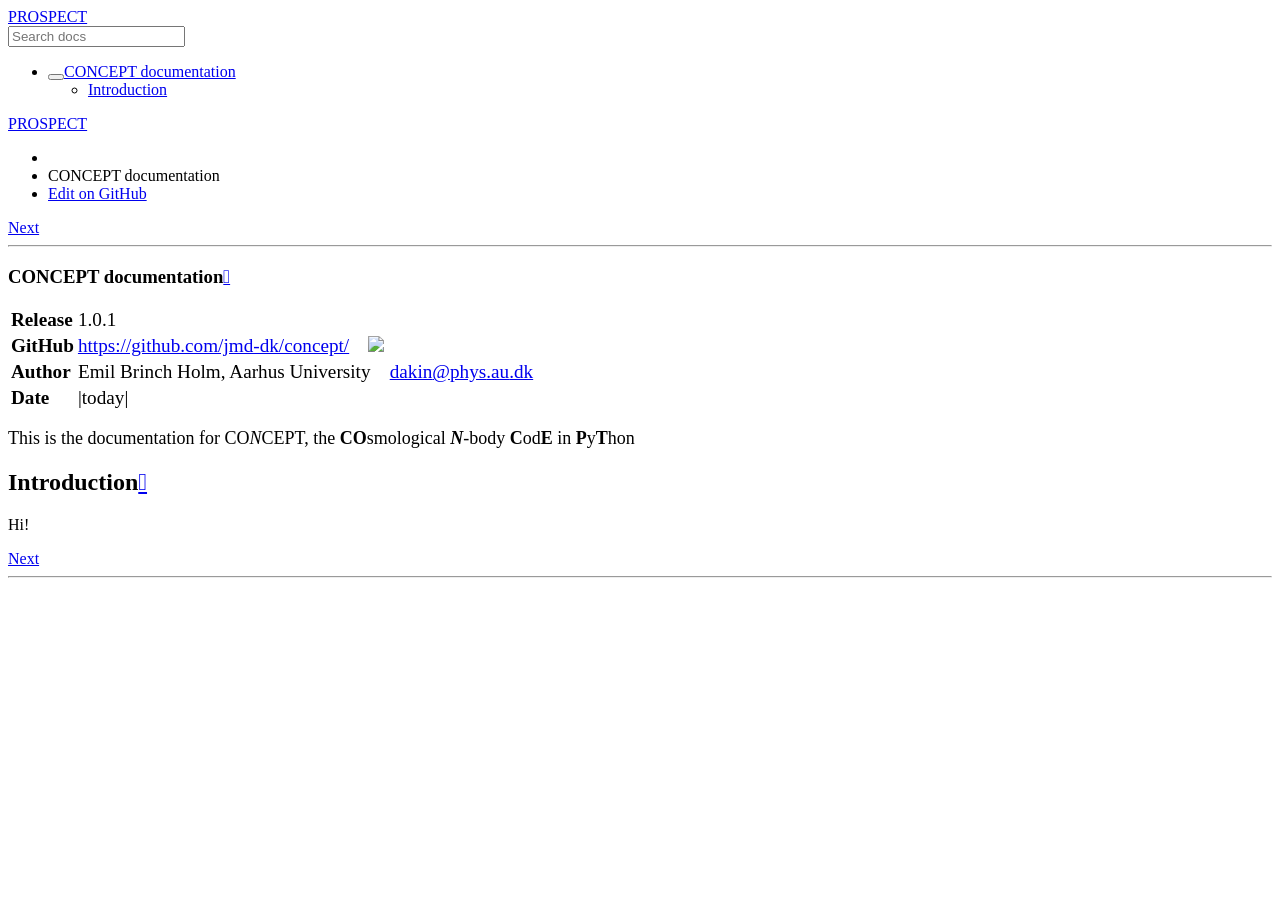
==== prospect/index.html @ 658fa1f9 "deploy: AarhusCosmology/prospect_public@3d7a9dbf232e440d57d7ac3bc5f5b747897a73f4" ====
<!DOCTYPE html>
<html class="writer-html5" lang="en" data-content_root="./">
<head>
  <meta charset="utf-8" /><meta name="generator" content="Docutils 0.18.1: http://docutils.sourceforge.net/" />

  <meta name="viewport" content="width=device-width, initial-scale=1.0" />
  <title>CONCEPT documentation &mdash; PROSPECT Documentation</title>
      <link rel="stylesheet" type="text/css" href="_static/pygments.css?v=dff21c97" />
      <link rel="stylesheet" type="text/css" href="_static/css/theme.css?v=19f00094" />
      <link rel="stylesheet" type="text/css" href="_static/copybutton.css?v=76b2166b" />
      <link rel="stylesheet" type="text/css" href="_static/tabs.css?v=a5c4661c" />
      <link rel="stylesheet" type="text/css" href="_static/custom.css" />

  
    <link rel="canonical" href="https://AarhusCosmology.github.io/prospect/index.html" />
  <!--[if lt IE 9]>
    <script src="_static/js/html5shiv.min.js"></script>
  <![endif]-->
  
        <script src="_static/jquery.js?v=5d32c60e"></script>
        <script src="_static/_sphinx_javascript_frameworks_compat.js?v=2cd50e6c"></script>
        <script src="_static/documentation_options.js?v=5929fcd5"></script>
        <script src="_static/doctools.js?v=888ff710"></script>
        <script src="_static/sphinx_highlight.js?v=dc90522c"></script>
        <script src="_static/clipboard.min.js?v=a7894cd8"></script>
        <script src="_static/copybutton.js?v=df1a032d"></script>
    <script src="_static/js/theme.js"></script>
    <link rel="index" title="Index" href="genindex.html" />
    <link rel="search" title="Search" href="search.html" />
    <link rel="next" title="&lt;no title&gt;" href="installation.html" /> 
</head>

<body class="wy-body-for-nav"> 
  <div class="wy-grid-for-nav">
    <nav data-toggle="wy-nav-shift" class="wy-nav-side">
      <div class="wy-side-scroll">
        <div class="wy-side-nav-search" >

          
          
          <a href="#" class="icon icon-home">
            PROSPECT
          </a>
<div role="search">
  <form id="rtd-search-form" class="wy-form" action="search.html" method="get">
    <input type="text" name="q" placeholder="Search docs" aria-label="Search docs" />
    <input type="hidden" name="check_keywords" value="yes" />
    <input type="hidden" name="area" value="default" />
  </form>
</div>
        </div><div class="wy-menu wy-menu-vertical" data-spy="affix" role="navigation" aria-label="Navigation menu">
              <!-- Local TOC -->
              <div class="local-toc"><ul>
<li><a class="reference internal" href="#">CONCEPT documentation</a><ul>
<li><a class="reference internal" href="#introduction">Introduction</a></li>
</ul>
</li>
</ul>
</div>
        </div>
      </div>
    </nav>

    <section data-toggle="wy-nav-shift" class="wy-nav-content-wrap"><nav class="wy-nav-top" aria-label="Mobile navigation menu" >
          <i data-toggle="wy-nav-top" class="fa fa-bars"></i>
          <a href="#">PROSPECT</a>
      </nav>

      <div class="wy-nav-content">
        <div class="rst-content style-external-links">
          <div role="navigation" aria-label="Page navigation">
  <ul class="wy-breadcrumbs">
      <li><a href="#" class="icon icon-home" aria-label="Home"></a></li>
      <li class="breadcrumb-item active">CONCEPT documentation</li>
      <li class="wy-breadcrumbs-aside">
              <a href="https://github.com///blob/index.rst" class="fa fa-github"> Edit on GitHub</a>
      </li>
  </ul><div class="rst-breadcrumbs-buttons" role="navigation" aria-label="Sequential page navigation">
        <a href="installation.html" class="btn btn-neutral float-right" title="&lt;no title&gt;" accesskey="n">Next <span class="fa fa-arrow-circle-right" aria-hidden="true"></span></a>
  </div>
  <hr/>
</div>
          <div role="main" class="document" itemscope="itemscope" itemtype="http://schema.org/Article">
           <div itemprop="articleBody">
             
  <section id="concept-documentation">
<h1>CONCEPT documentation<a class="headerlink" href="#concept-documentation" title="Link to this heading"></a></h1>
<table class="docutils field-list" style="font-size:120%">
<col class="field-name" />
<col class="field-body" />
<tbody valign="top">
<tr><td class="field-name"><b>Release</b></td><td class="field-body">1.0.1</td></tr>
<tr><td class="field-name"><b>GitHub</b></td><td class="field-body"><a class="reference external" href="https://github.com/jmd-dk/concept/">https://github.com/jmd-dk/concept/</a>&emsp;<img src="https://github.com/jmd-dk/concept/workflows/build/badge.svg"/></td></tr>
<tr><td class="field-name"><b>Author</b></td><td class="field-body">Emil Brinch Holm, Aarhus University&emsp;<a class="reference external" href="mailto:dakin&#37;&#52;&#48;phys&#46;au&#46;dk">dakin<span>&#64;</span>phys<span>&#46;</span>au<span>&#46;</span>dk</a></td></tr>
<tr class="field-even field"><td class="field-name"><b>Date</b></td><td class="field-body">|today|</td></tr>
</tbody>
</table><p><span class="raw-html"><font size="+1">This is the documentation for CO<i>N</i>CEPT, the <b>CO</b>smological <b><i>N</b></i>-body <b>C</b>od<b>E</b> in <b>P</b>y<b>T</b>hon</font></span></p>
<section id="introduction">
<h2>Introduction<a class="headerlink" href="#introduction" title="Link to this heading"></a></h2>
<p>Hi!</p>
<div class="toctree-wrapper compound">
</div>
</section>
</section>


           </div>
          </div>
          <footer><div class="rst-footer-buttons" role="navigation" aria-label="Footer">
        <a href="installation.html" class="btn btn-neutral float-right" title="&lt;no title&gt;" accesskey="n" rel="next">Next <span class="fa fa-arrow-circle-right" aria-hidden="true"></span></a>
    </div>

  <hr/>

  <div role="contentinfo">
    <p></p>
  </div>

   

</footer>
        </div>
      </div>
    </section>
  </div>
  <script>
      jQuery(function () {
          SphinxRtdTheme.Navigation.enable(true);
      });
  </script> 

</body>
</html>
---- prospect/_static/pygments.css ----
pre { line-height: 125%; }
td.linenos .normal { color: #666666; background-color: transparent; padding-left: 5px; padding-right: 5px; }
span.linenos { color: #666666; background-color: transparent; padding-left: 5px; padding-right: 5px; }
td.linenos .special { color: #000000; background-color: #ffffc0; padding-left: 5px; padding-right: 5px; }
span.linenos.special { color: #000000; background-color: #ffffc0; padding-left: 5px; padding-right: 5px; }
.highlight .hll { background-color: #ffffcc }
.highlight { background: #f6f6f6; }
.highlight .c { color: #688F98; font-style: italic } /* Comment */
.highlight .err { border: 1px solid #FF0000 } /* Error */
.highlight .k { color: #007020; font-weight: bold } /* Keyword */
.highlight .o { color: #666666 } /* Operator */
.highlight .ch { color: #688F98; font-style: italic } /* Comment.Hashbang */
.highlight .cm { color: #688F98; font-style: italic } /* Comment.Multiline */
.highlight .cp { color: #007020 } /* Comment.Preproc */
.highlight .cpf { color: #688F98; font-style: italic } /* Comment.PreprocFile */
.highlight .c1 { color: #688F98; font-style: italic } /* Comment.Single */
.highlight .cs { color: #688F98; background-color: #fff0f0 } /* Comment.Special */
.highlight .gd { color: #A00000 } /* Generic.Deleted */
.highlight .ge { font-style: italic } /* Generic.Emph */
.highlight .ges { font-weight: bold; font-style: italic } /* Generic.EmphStrong */
.highlight .gr { color: #FF0000 } /* Generic.Error */
.highlight .gh { color: #000080; font-weight: bold } /* Generic.Heading */
.highlight .gi { color: #00A000 } /* Generic.Inserted */
.highlight .go { color: #333333 } /* Generic.Output */
.highlight .gp { color: #c65d09; font-weight: bold } /* Generic.Prompt */
.highlight .gs { font-weight: bold } /* Generic.Strong */
.highlight .gu { color: #800080; font-weight: bold } /* Generic.Subheading */
.highlight .gt { color: #0044DD } /* Generic.Traceback */
.highlight .kc { color: #007020; font-weight: bold } /* Keyword.Constant */
.highlight .kd { color: #007020; font-weight: bold } /* Keyword.Declaration */
.highlight .kn { color: #007020; font-weight: bold } /* Keyword.Namespace */
.highlight .kp { color: #007020 } /* Keyword.Pseudo */
.highlight .kr { color: #007020; font-weight: bold } /* Keyword.Reserved */
.highlight .kt { color: #902000 } /* Keyword.Type */
.highlight .m { color: #208050 } /* Literal.Number */
.highlight .s { color: #4070a0 } /* Literal.String */
.highlight .na { color: #4070a0 } /* Name.Attribute */
.highlight .nb { color: #007020 } /* Name.Builtin */
.highlight .nc { color: #0e84b5; font-weight: bold } /* Name.Class */
.highlight .no { color: #60add5 } /* Name.Constant */
.highlight .nd { color: #555555; font-weight: bold } /* Name.Decorator */
.highlight .ni { color: #d55537; font-weight: bold } /* Name.Entity */
.highlight .ne { color: #007020 } /* Name.Exception */
.highlight .nf { color: #06287e } /* Name.Function */
.highlight .nl { color: #002070; font-weight: bold } /* Name.Label */
.highlight .nn { color: #0e84b5; font-weight: bold } /* Name.Namespace */
.highlight .nt { color: #062873; font-weight: bold } /* Name.Tag */
.highlight .nv { color: #d27a0a } /* Name.Variable */
.highlight .ow { color: #007020; font-weight: bold } /* Operator.Word */
.highlight .w { color: #bbbbbb } /* Text.Whitespace */
.highlight .mb { color: #208050 } /* Literal.Number.Bin */
.highlight .mf { color: #208050 } /* Literal.Number.Float */
.highlight .mh { color: #208050 } /* Literal.Number.Hex */
.highlight .mi { color: #208050 } /* Literal.Number.Integer */
.highlight .mo { color: #208050 } /* Literal.Number.Oct */
.highlight .sa { color: #4070a0 } /* Literal.String.Affix */
.highlight .sb { color: #4070a0 } /* Literal.String.Backtick */
.highlight .sc { color: #4070a0 } /* Literal.String.Char */
.highlight .dl { color: #4070a0 } /* Literal.String.Delimiter */
.highlight .sd { color: #4070a0; font-style: italic } /* Literal.String.Doc */
.highlight .s2 { color: #4070a0 } /* Literal.String.Double */
.highlight .se { color: #4070a0; font-weight: bold } /* Literal.String.Escape */
.highlight .sh { color: #4070a0 } /* Literal.String.Heredoc */
.highlight .si { color: #70a0d0; font-style: italic } /* Literal.String.Interpol */
.highlight .sx { color: #c65d09 } /* Literal.String.Other */
.highlight .sr { color: #235388 } /* Literal.String.Regex */
.highlight .s1 { color: #4070a0 } /* Literal.String.Single */
.highlight .ss { color: #517918 } /* Literal.String.Symbol */
.highlight .bp { color: #007020 } /* Name.Builtin.Pseudo */
.highlight .fm { color: #06287e } /* Name.Function.Magic */
.highlight .vc { color: #d27a0a } /* Name.Variable.Class */
.highlight .vg { color: #d27a0a } /* Name.Variable.Global */
.highlight .vi { color: #d27a0a } /* Name.Variable.Instance */
.highlight .vm { color: #d27a0a } /* Name.Variable.Magic */
.highlight .il { color: #208050 } /* Literal.Number.Integer.Long */
---- prospect/_static/copybutton.css ----
/* Copy buttons */
button.copybtn {
    position: absolute;
    display: flex;
    top: .3em;
    right: .3em;
    width: 1.7em;
    height: 1.7em;
	opacity: 0;
    transition: opacity 0.3s, border .3s, background-color .3s;
    user-select: none;
    padding: 0;
    border: none;
    outline: none;
    border-radius: 0.4em;
    /* The colors that GitHub uses */
    border: #1b1f2426 1px solid;
    background-color: #f6f8fa;
    color: #57606a;
}

button.copybtn.success {
    border-color: #22863a;
    color: #22863a;
}

button.copybtn svg {
    stroke: currentColor;
    width: 1.5em;
    height: 1.5em;
    padding: 0.1em;
}

div.highlight  {
    position: relative;
}

/* Show the copybutton */
.highlight:hover button.copybtn, button.copybtn.success {
	opacity: 1;
}

.highlight button.copybtn:hover {
    background-color: rgb(235, 235, 235);
}

.highlight button.copybtn:active {
    background-color: rgb(187, 187, 187);
}

/**
 * A minimal CSS-only tooltip copied from:
 *   https://codepen.io/mildrenben/pen/rVBrpK
 *
 * To use, write HTML like the following:
 *
 * <p class="o-tooltip--left" data-tooltip="Hey">Short</p>
 */
 .o-tooltip--left {
  position: relative;
 }

 .o-tooltip--left:after {
    opacity: 0;
    visibility: hidden;
    position: absolute;
    content: attr(data-tooltip);
    padding: .2em;
    font-size: .8em;
    left: -.2em;
    background: grey;
    color: white;
    white-space: nowrap;
    z-index: 2;
    border-radius: 2px;
    transform: translateX(-102%) translateY(0);
    transition: opacity 0.2s cubic-bezier(0.64, 0.09, 0.08, 1), transform 0.2s cubic-bezier(0.64, 0.09, 0.08, 1);
}

.o-tooltip--left:hover:after {
    display: block;
    opacity: 1;
    visibility: visible;
    transform: translateX(-100%) translateY(0);
    transition: opacity 0.2s cubic-bezier(0.64, 0.09, 0.08, 1), transform 0.2s cubic-bezier(0.64, 0.09, 0.08, 1);
    transition-delay: .5s;
}

/* By default the copy button shouldn't show up when printing a page */
@media print {
    button.copybtn {
        display: none;
    }
}
---- prospect/_static/tabs.css ----
.sphinx-tabs {
  margin-bottom: 1rem;
}

[role="tablist"] {
  border-bottom: 1px solid #a0b3bf;
}

.sphinx-tabs-tab {
  position: relative;
  font-family: Lato,'Helvetica Neue',Arial,Helvetica,sans-serif;
  color: #1D5C87;
  line-height: 24px;
  margin: 0;
  font-size: 16px;
  font-weight: 400;
  background-color: rgba(255, 255, 255, 0);
  border-radius: 5px 5px 0 0;
  border: 0;
  padding: 1rem 1.5rem;
  margin-bottom: 0;
}

.sphinx-tabs-tab[aria-selected="true"] {
  font-weight: 700;
  border: 1px solid #a0b3bf;
  border-bottom: 1px solid white;
  margin: -1px;
  background-color: white;
}

.sphinx-tabs-tab:focus {
  z-index: 1;
  outline-offset: 1px;
}

.sphinx-tabs-panel {
  position: relative;
  padding: 1rem;
  border: 1px solid #a0b3bf;
  margin: 0px -1px -1px -1px;
  border-radius: 0 0 5px 5px;
  border-top: 0;
  background: white;
}

.sphinx-tabs-panel.code-tab {
  padding: 0.4rem;
}

.sphinx-tab img {
	margin-bottom: 24 px;
}

/* Dark theme preference styling */

@media (prefers-color-scheme: dark) {
  body[data-theme="auto"] .sphinx-tabs-panel {
    color: white;
    background-color: rgb(50, 50, 50);
  }

  body[data-theme="auto"] .sphinx-tabs-tab {
    color: white;
    background-color: rgba(255, 255, 255, 0.05);
  }

  body[data-theme="auto"] .sphinx-tabs-tab[aria-selected="true"] {
    border-bottom: 1px solid rgb(50, 50, 50);
    background-color: rgb(50, 50, 50);
  }
}

/* Explicit dark theme styling */

body[data-theme="dark"] .sphinx-tabs-panel {
  color: white;
  background-color: rgb(50, 50, 50);
}

body[data-theme="dark"] .sphinx-tabs-tab {
  color: white;
  background-color: rgba(255, 255, 255, 0.05);
}

body[data-theme="dark"] .sphinx-tabs-tab[aria-selected="true"] {
  border-bottom: 2px solid rgb(50, 50, 50);
  background-color: rgb(50, 50, 50);
}
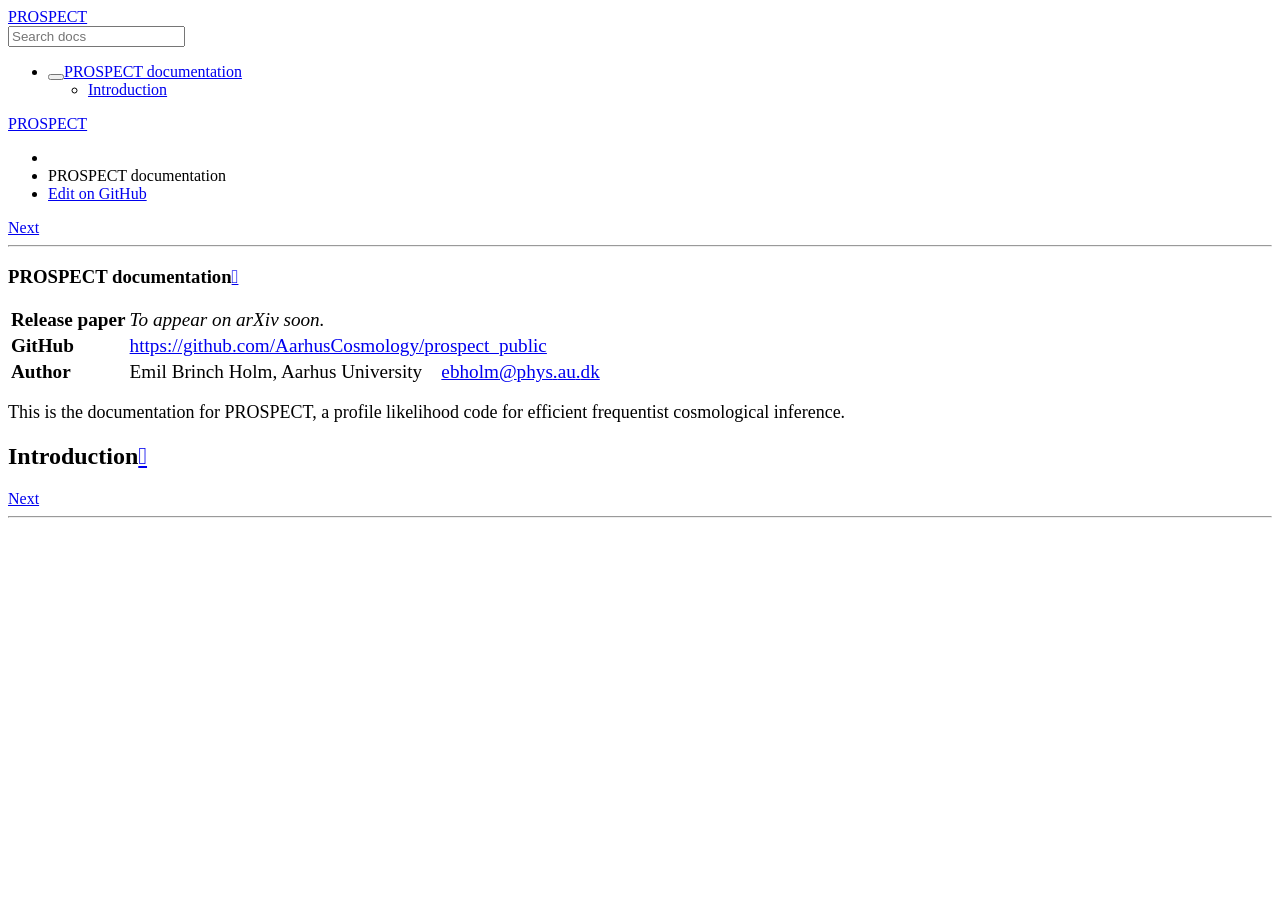
==== commit 92ff0bdf: "deploy: AarhusCosmology/prospect_public@20f0ac1c14265368948de678f1d94ced64c03442" ====
--- a/prospect/index.html
+++ b/prospect/index.html
@@ -4,7 +4,7 @@
   <meta charset="utf-8" /><meta name="generator" content="Docutils 0.18.1: http://docutils.sourceforge.net/" />
 
   <meta name="viewport" content="width=device-width, initial-scale=1.0" />
-  <title>CONCEPT documentation &mdash; PROSPECT Documentation</title>
+  <title>PROSPECT documentation &mdash; PROSPECT Documentation</title>
       <link rel="stylesheet" type="text/css" href="_static/pygments.css?v=dff21c97" />
       <link rel="stylesheet" type="text/css" href="_static/css/theme.css?v=19f00094" />
       <link rel="stylesheet" type="text/css" href="_static/copybutton.css?v=76b2166b" />
@@ -51,7 +51,7 @@
         </div><div class="wy-menu wy-menu-vertical" data-spy="affix" role="navigation" aria-label="Navigation menu">
               <!-- Local TOC -->
               <div class="local-toc"><ul>
-<li><a class="reference internal" href="#">CONCEPT documentation</a><ul>
+<li><a class="reference internal" href="#">PROSPECT documentation</a><ul>
 <li><a class="reference internal" href="#introduction">Introduction</a></li>
 </ul>
 </li>
@@ -71,7 +71,7 @@
           <div role="navigation" aria-label="Page navigation">
   <ul class="wy-breadcrumbs">
       <li><a href="#" class="icon icon-home" aria-label="Home"></a></li>
-      <li class="breadcrumb-item active">CONCEPT documentation</li>
+      <li class="breadcrumb-item active">PROSPECT documentation</li>
       <li class="wy-breadcrumbs-aside">
               <a href="https://github.com///blob/index.rst" class="fa fa-github"> Edit on GitHub</a>
       </li>
@@ -83,21 +83,19 @@
           <div role="main" class="document" itemscope="itemscope" itemtype="http://schema.org/Article">
            <div itemprop="articleBody">
              
-  <section id="concept-documentation">
-<h1>CONCEPT documentation<a class="headerlink" href="#concept-documentation" title="Link to this heading"></a></h1>
+  <section id="prospect-documentation">
+<h1>PROSPECT documentation<a class="headerlink" href="#prospect-documentation" title="Link to this heading"></a></h1>
 <table class="docutils field-list" style="font-size:120%">
 <col class="field-name" />
 <col class="field-body" />
 <tbody valign="top">
-<tr><td class="field-name"><b>Release</b></td><td class="field-body">1.0.1</td></tr>
-<tr><td class="field-name"><b>GitHub</b></td><td class="field-body"><a class="reference external" href="https://github.com/jmd-dk/concept/">https://github.com/jmd-dk/concept/</a>&emsp;<img src="https://github.com/jmd-dk/concept/workflows/build/badge.svg"/></td></tr>
-<tr><td class="field-name"><b>Author</b></td><td class="field-body">Emil Brinch Holm, Aarhus University&emsp;<a class="reference external" href="mailto:dakin&#37;&#52;&#48;phys&#46;au&#46;dk">dakin<span>&#64;</span>phys<span>&#46;</span>au<span>&#46;</span>dk</a></td></tr>
-<tr class="field-even field"><td class="field-name"><b>Date</b></td><td class="field-body">|today|</td></tr>
+<tr><td class="field-name"><b>Release paper</b></td><td class="field-body"><i>To appear on arXiv soon.</i></td></tr>
+<tr><td class="field-name"><b>GitHub</b></td><td class="field-body"><a class="reference external" href="https://github.com/AarhusCosmology/prospect_public">https://github.com/AarhusCosmology/prospect_public</a>&emsp;</td></tr>
+<tr><td class="field-name"><b>Author</b></td><td class="field-body">Emil Brinch Holm, Aarhus University&emsp;<a class="reference external" href="mailto:ebholm&#37;&#52;&#48;phys&#46;au&#46;dk">ebholm<span>&#64;</span>phys<span>&#46;</span>au<span>&#46;</span>dk</a></td></tr>
 </tbody>
-</table><p><span class="raw-html"><font size="+1">This is the documentation for CO<i>N</i>CEPT, the <b>CO</b>smological <b><i>N</b></i>-body <b>C</b>od<b>E</b> in <b>P</b>y<b>T</b>hon</font></span></p>
+</table><p><span class="raw-html"><font size="+1">This is the documentation for PROSPECT, a profile likelihood code for efficient frequentist cosmological inference.</font></span></p>
 <section id="introduction">
 <h2>Introduction<a class="headerlink" href="#introduction" title="Link to this heading"></a></h2>
-<p>Hi!</p>
 <div class="toctree-wrapper compound">
 </div>
 </section>
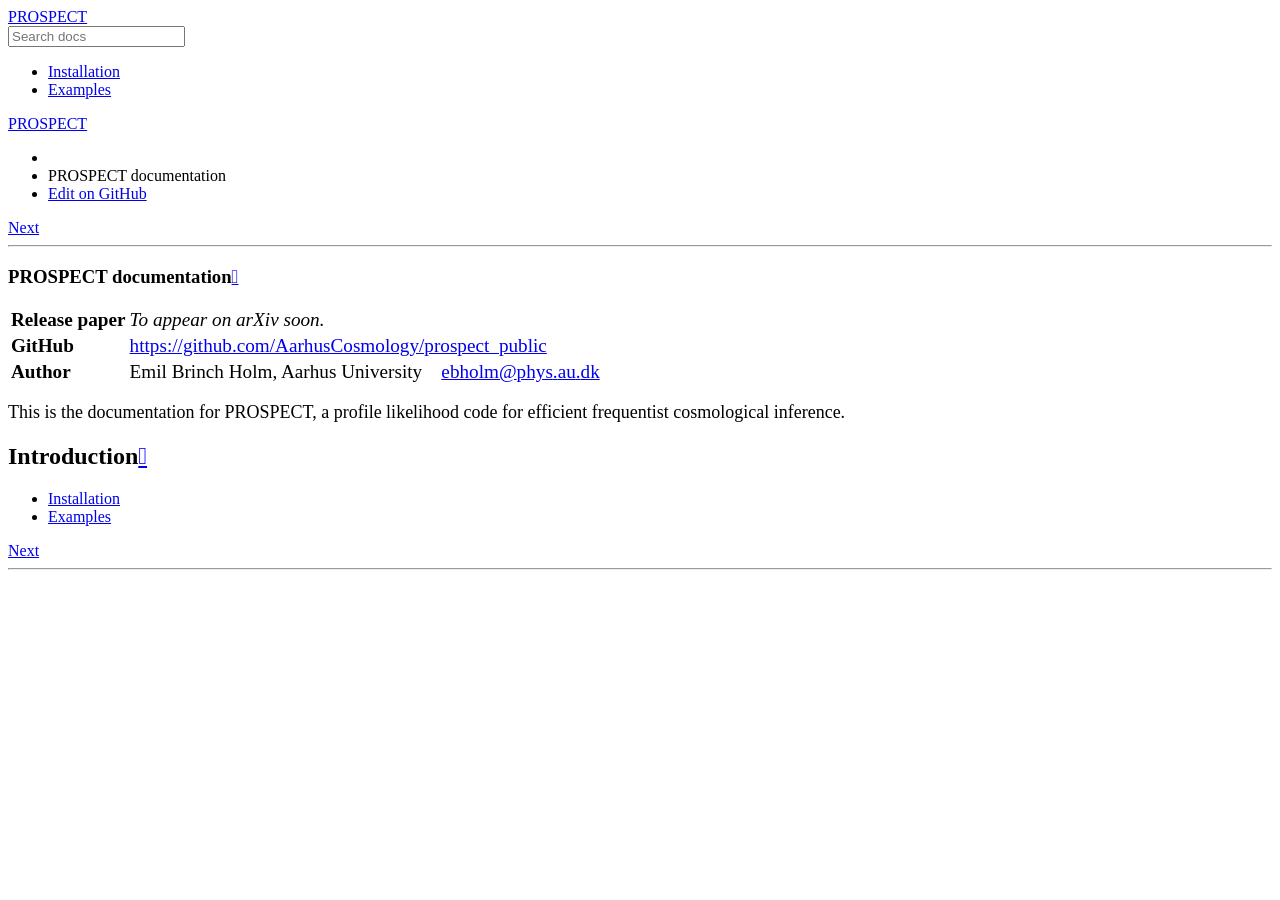
==== commit 088ca2fe: "deploy: AarhusCosmology/prospect_public@074eac06756e2cabba2903527720cae3a7a7c91b" ====
--- a/prospect/index.html
+++ b/prospect/index.html
@@ -27,7 +27,7 @@
     <script src="_static/js/theme.js"></script>
     <link rel="index" title="Index" href="genindex.html" />
     <link rel="search" title="Search" href="search.html" />
-    <link rel="next" title="&lt;no title&gt;" href="installation.html" /> 
+    <link rel="next" title="Installation" href="installation.html" /> 
 </head>
 
 <body class="wy-body-for-nav"> 
@@ -49,14 +49,11 @@
   </form>
 </div>
         </div><div class="wy-menu wy-menu-vertical" data-spy="affix" role="navigation" aria-label="Navigation menu">
-              <!-- Local TOC -->
-              <div class="local-toc"><ul>
-<li><a class="reference internal" href="#">PROSPECT documentation</a><ul>
-<li><a class="reference internal" href="#introduction">Introduction</a></li>
+              <ul>
+<li class="toctree-l1"><a class="reference internal" href="installation.html">Installation</a></li>
+<li class="toctree-l1"><a class="reference internal" href="examples/examples.html">Examples</a></li>
 </ul>
-</li>
-</ul>
-</div>
+
         </div>
       </div>
     </nav>
@@ -76,7 +73,7 @@
               <a href="https://github.com///blob/index.rst" class="fa fa-github"> Edit on GitHub</a>
       </li>
   </ul><div class="rst-breadcrumbs-buttons" role="navigation" aria-label="Sequential page navigation">
-        <a href="installation.html" class="btn btn-neutral float-right" title="&lt;no title&gt;" accesskey="n">Next <span class="fa fa-arrow-circle-right" aria-hidden="true"></span></a>
+        <a href="installation.html" class="btn btn-neutral float-right" title="Installation" accesskey="n">Next <span class="fa fa-arrow-circle-right" aria-hidden="true"></span></a>
   </div>
   <hr/>
 </div>
@@ -97,6 +94,10 @@
 <section id="introduction">
 <h2>Introduction<a class="headerlink" href="#introduction" title="Link to this heading"></a></h2>
 <div class="toctree-wrapper compound">
+<ul>
+<li class="toctree-l1"><a class="reference internal" href="installation.html">Installation</a></li>
+<li class="toctree-l1"><a class="reference internal" href="examples/examples.html">Examples</a></li>
+</ul>
 </div>
 </section>
 </section>
@@ -105,7 +106,7 @@
            </div>
           </div>
           <footer><div class="rst-footer-buttons" role="navigation" aria-label="Footer">
-        <a href="installation.html" class="btn btn-neutral float-right" title="&lt;no title&gt;" accesskey="n" rel="next">Next <span class="fa fa-arrow-circle-right" aria-hidden="true"></span></a>
+        <a href="installation.html" class="btn btn-neutral float-right" title="Installation" accesskey="n" rel="next">Next <span class="fa fa-arrow-circle-right" aria-hidden="true"></span></a>
     </div>
 
   <hr/>
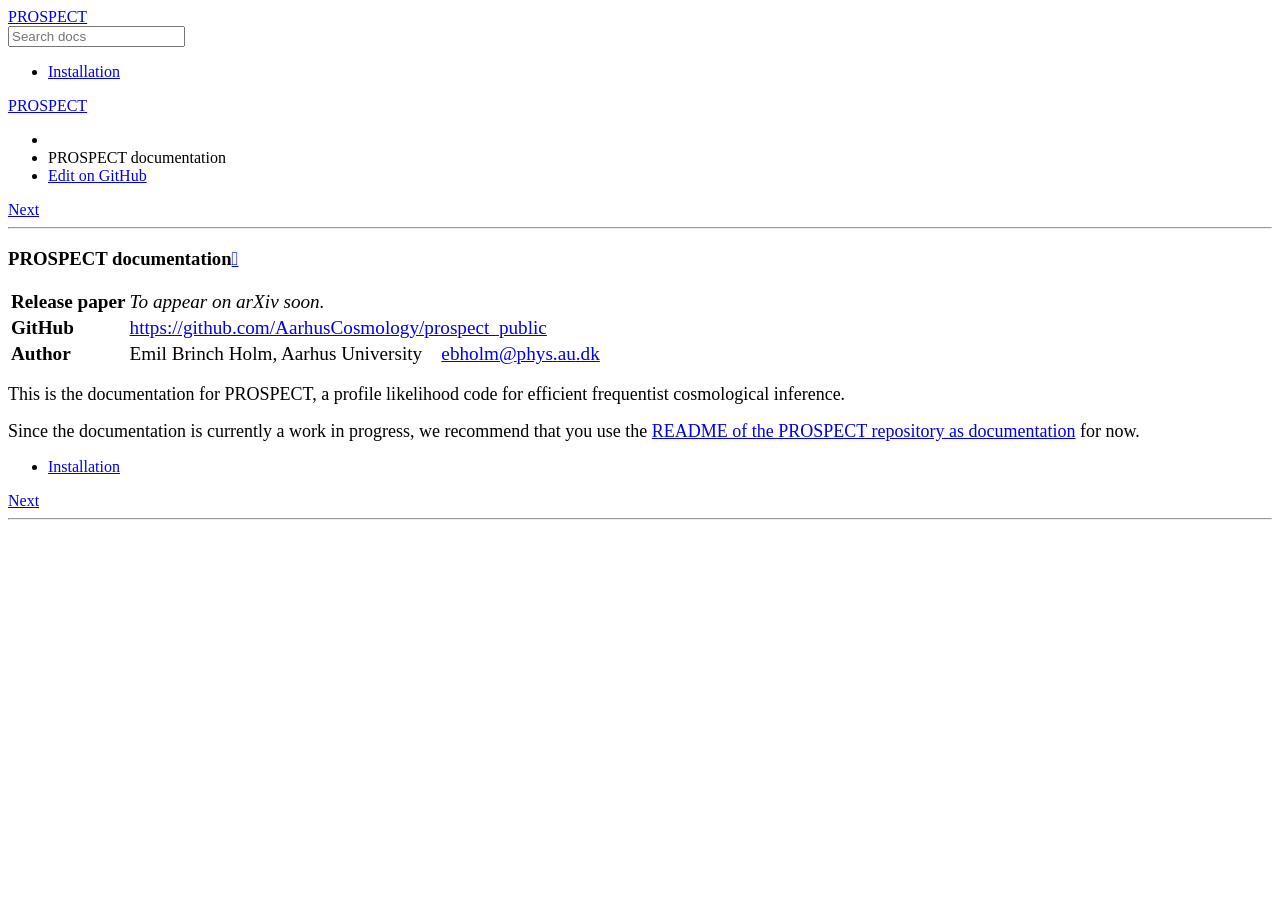
==== commit 0abb4348: "deploy: AarhusCosmology/prospect_public@1dc07aacdf16f42626f59cafe58a457c56194387" ====
--- a/prospect/index.html
+++ b/prospect/index.html
@@ -51,7 +51,6 @@
         </div><div class="wy-menu wy-menu-vertical" data-spy="affix" role="navigation" aria-label="Navigation menu">
               <ul>
 <li class="toctree-l1"><a class="reference internal" href="installation.html">Installation</a></li>
-<li class="toctree-l1"><a class="reference internal" href="examples/examples.html">Examples</a></li>
 </ul>
 
         </div>
@@ -91,15 +90,12 @@
 <tr><td class="field-name"><b>Author</b></td><td class="field-body">Emil Brinch Holm, Aarhus University&emsp;<a class="reference external" href="mailto:ebholm&#37;&#52;&#48;phys&#46;au&#46;dk">ebholm<span>&#64;</span>phys<span>&#46;</span>au<span>&#46;</span>dk</a></td></tr>
 </tbody>
 </table><p><span class="raw-html"><font size="+1">This is the documentation for PROSPECT, a profile likelihood code for efficient frequentist cosmological inference.</font></span></p>
-<section id="introduction">
-<h2>Introduction<a class="headerlink" href="#introduction" title="Link to this heading"></a></h2>
+<p><span class="raw-html"><font size="+1">Since the documentation is currently a work in progress, we recommend that you use the <a class="reference external" href="https://github.com/AarhusCosmology/prospect_public/blob/main/README.md">README of the PROSPECT repository as documentation</a> for now.</font></span></p>
 <div class="toctree-wrapper compound">
 <ul>
 <li class="toctree-l1"><a class="reference internal" href="installation.html">Installation</a></li>
-<li class="toctree-l1"><a class="reference internal" href="examples/examples.html">Examples</a></li>
 </ul>
 </div>
-</section>
 </section>
 
 
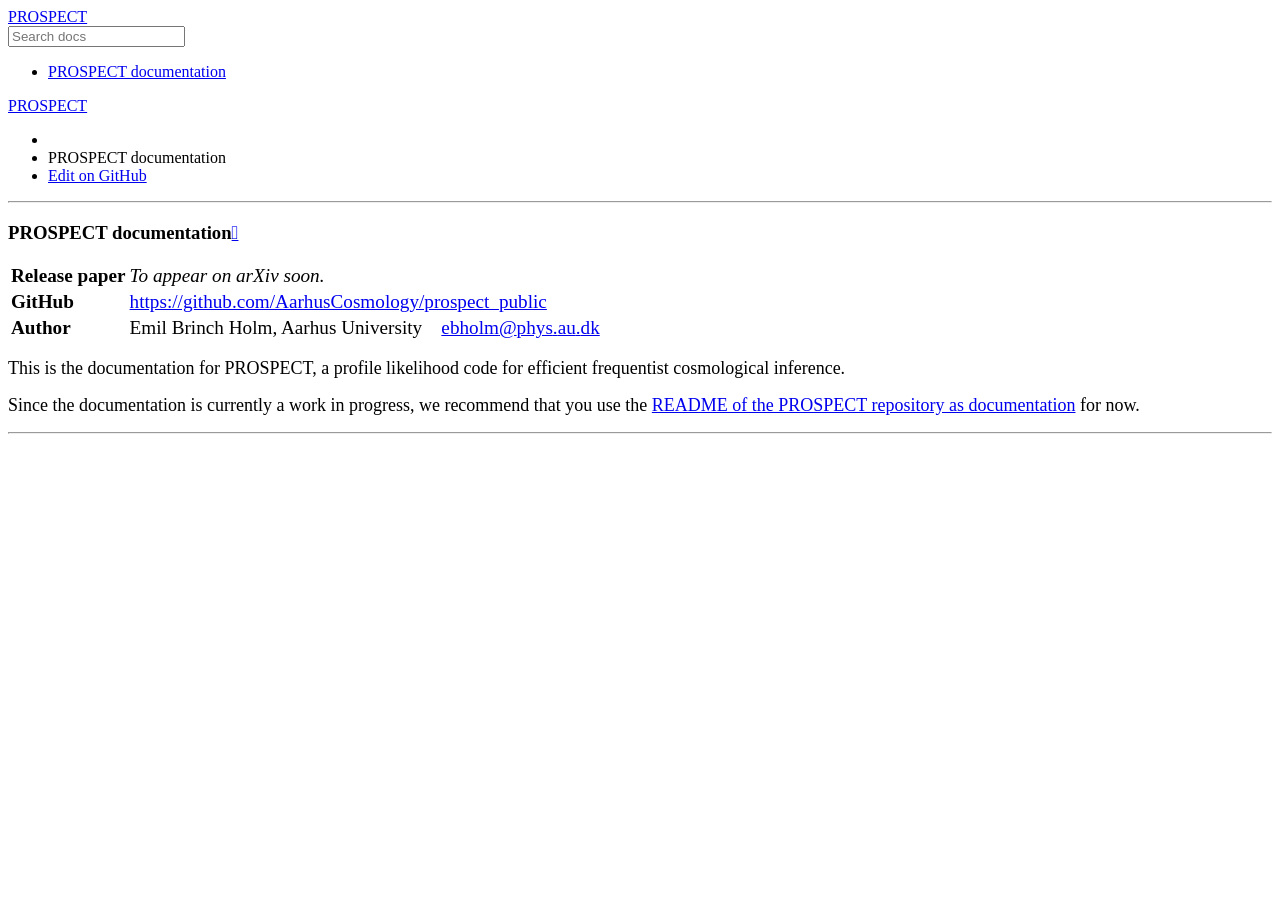
==== commit bc599ca1: "deploy: AarhusCosmology/prospect_public@74667956283e90ffd2a48d3e4b8c870a453ac026" ====
--- a/prospect/index.html
+++ b/prospect/index.html
@@ -26,8 +26,7 @@
         <script src="_static/copybutton.js?v=df1a032d"></script>
     <script src="_static/js/theme.js"></script>
     <link rel="index" title="Index" href="genindex.html" />
-    <link rel="search" title="Search" href="search.html" />
-    <link rel="next" title="Installation" href="installation.html" /> 
+    <link rel="search" title="Search" href="search.html" /> 
 </head>
 
 <body class="wy-body-for-nav"> 
@@ -49,10 +48,11 @@
   </form>
 </div>
         </div><div class="wy-menu wy-menu-vertical" data-spy="affix" role="navigation" aria-label="Navigation menu">
-              <ul>
-<li class="toctree-l1"><a class="reference internal" href="installation.html">Installation</a></li>
+              <!-- Local TOC -->
+              <div class="local-toc"><ul>
+<li><a class="reference internal" href="#">PROSPECT documentation</a></li>
 </ul>
-
+</div>
         </div>
       </div>
     </nav>
@@ -71,9 +71,7 @@
       <li class="wy-breadcrumbs-aside">
               <a href="https://github.com///blob/index.rst" class="fa fa-github"> Edit on GitHub</a>
       </li>
-  </ul><div class="rst-breadcrumbs-buttons" role="navigation" aria-label="Sequential page navigation">
-        <a href="installation.html" class="btn btn-neutral float-right" title="Installation" accesskey="n">Next <span class="fa fa-arrow-circle-right" aria-hidden="true"></span></a>
-  </div>
+  </ul>
   <hr/>
 </div>
           <div role="main" class="document" itemscope="itemscope" itemtype="http://schema.org/Article">
@@ -92,18 +90,13 @@
 </table><p><span class="raw-html"><font size="+1">This is the documentation for PROSPECT, a profile likelihood code for efficient frequentist cosmological inference.</font></span></p>
 <p><span class="raw-html"><font size="+1">Since the documentation is currently a work in progress, we recommend that you use the <a class="reference external" href="https://github.com/AarhusCosmology/prospect_public/blob/main/README.md">README of the PROSPECT repository as documentation</a> for now.</font></span></p>
 <div class="toctree-wrapper compound">
-<ul>
-<li class="toctree-l1"><a class="reference internal" href="installation.html">Installation</a></li>
-</ul>
 </div>
 </section>
 
 
            </div>
           </div>
-          <footer><div class="rst-footer-buttons" role="navigation" aria-label="Footer">
-        <a href="installation.html" class="btn btn-neutral float-right" title="Installation" accesskey="n" rel="next">Next <span class="fa fa-arrow-circle-right" aria-hidden="true"></span></a>
-    </div>
+          <footer>
 
   <hr/>
 
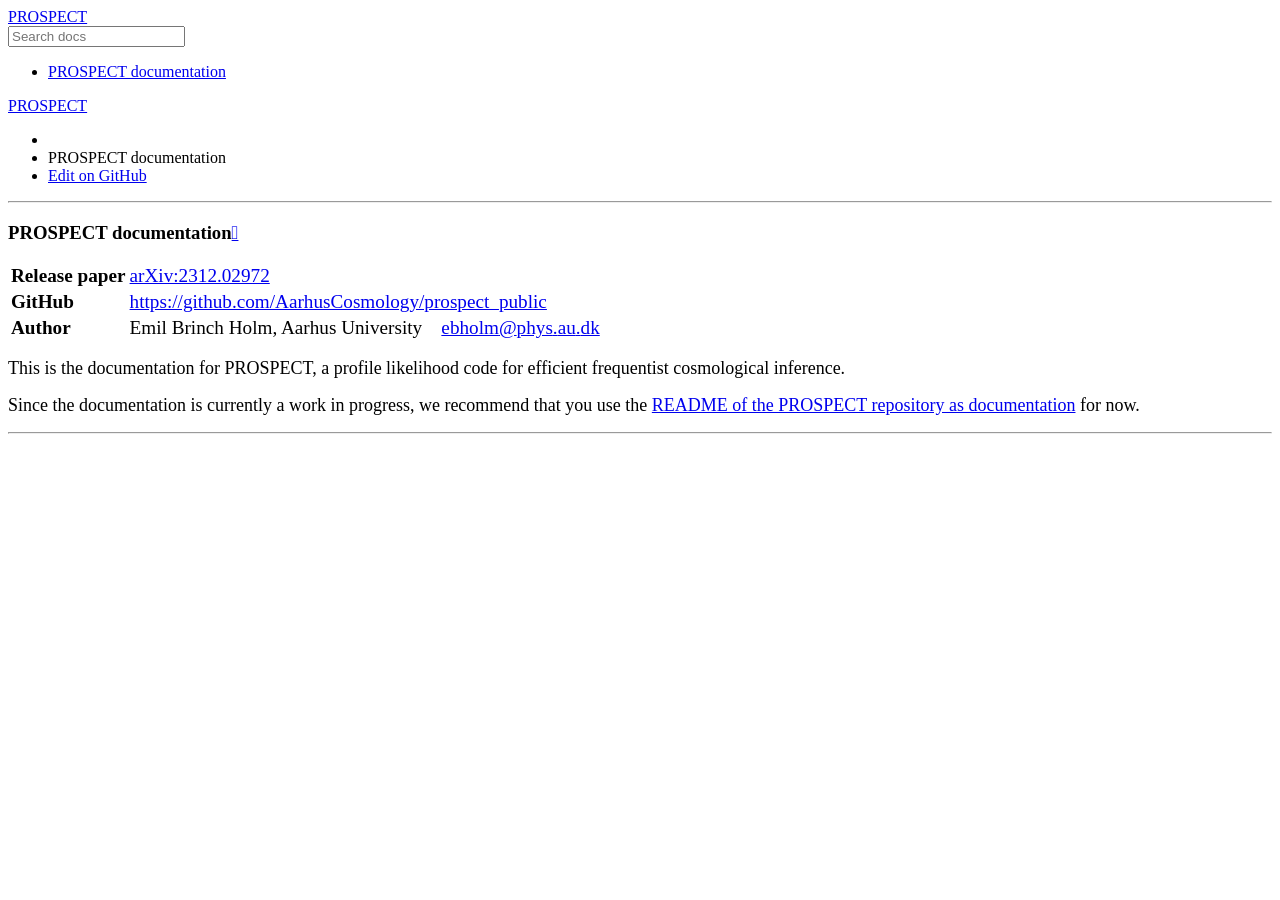
==== commit a755ab3b: "deploy: AarhusCosmology/prospect_public@ad81aa7b85ebf975f448c7fc32ebcb7452522281" ====
--- a/prospect/index.html
+++ b/prospect/index.html
@@ -83,7 +83,7 @@
 <col class="field-name" />
 <col class="field-body" />
 <tbody valign="top">
-<tr><td class="field-name"><b>Release paper</b></td><td class="field-body"><i>To appear on arXiv soon.</i></td></tr>
+<tr><td class="field-name"><b>Release paper</b></td><td class="field-body"><a class="reference external" href="https://arxiv.org/abs/2312.02972">arXiv:2312.02972</a></td></tr>
 <tr><td class="field-name"><b>GitHub</b></td><td class="field-body"><a class="reference external" href="https://github.com/AarhusCosmology/prospect_public">https://github.com/AarhusCosmology/prospect_public</a>&emsp;</td></tr>
 <tr><td class="field-name"><b>Author</b></td><td class="field-body">Emil Brinch Holm, Aarhus University&emsp;<a class="reference external" href="mailto:ebholm&#37;&#52;&#48;phys&#46;au&#46;dk">ebholm<span>&#64;</span>phys<span>&#46;</span>au<span>&#46;</span>dk</a></td></tr>
 </tbody>
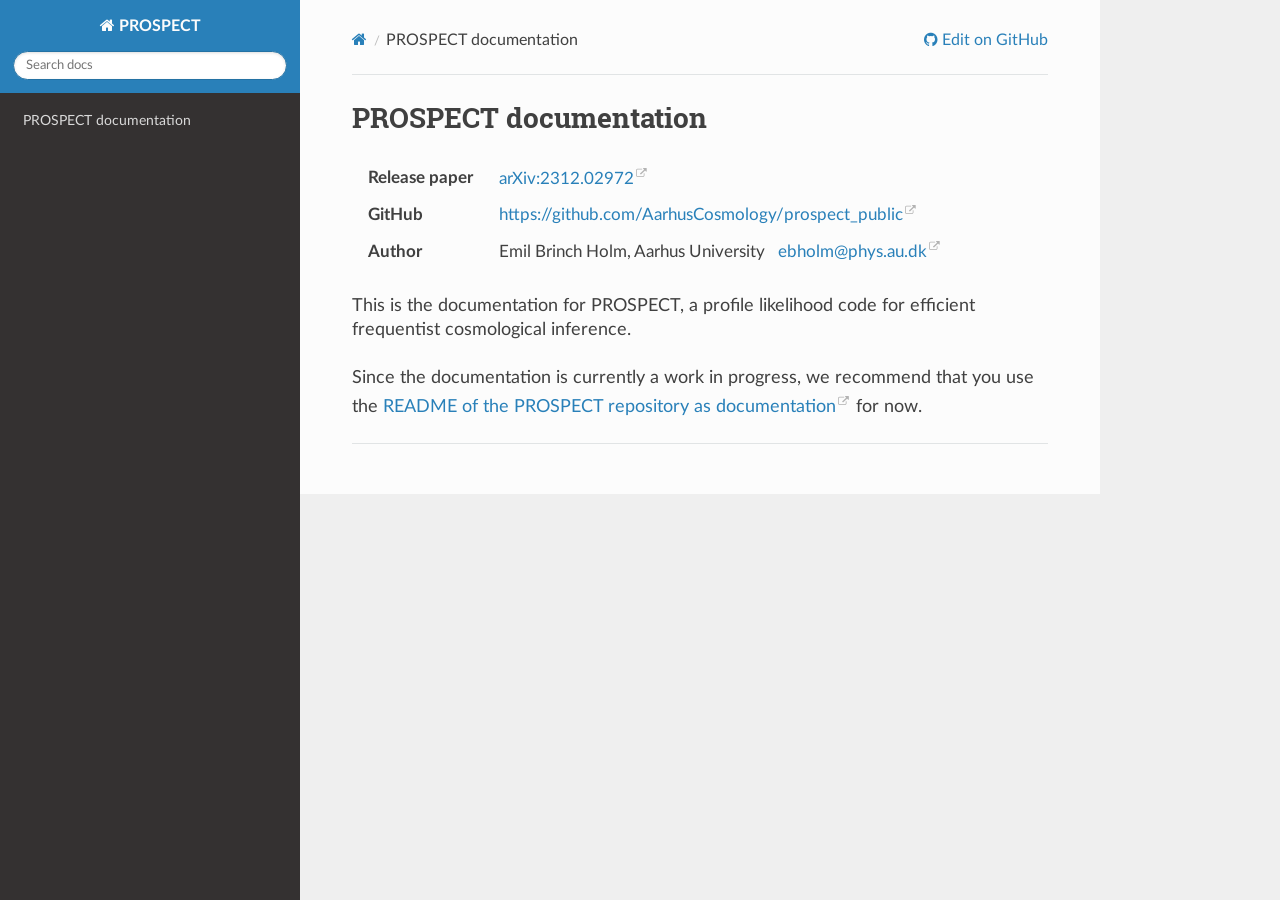
==== commit 59a1f029: "deploy: AarhusCosmology/prospect_public@e7bd9e3dfefae32f3987c3fd05e54347e00d9349" ====
--- a/prospect/index.html
+++ b/prospect/index.html
@@ -1,29 +1,26 @@
+
+
 <!DOCTYPE html>
 <html class="writer-html5" lang="en" data-content_root="./">
 <head>
-  <meta charset="utf-8" /><meta name="generator" content="Docutils 0.18.1: http://docutils.sourceforge.net/" />
+  <meta charset="utf-8" /><meta name="viewport" content="width=device-width, initial-scale=1" />
 
   <meta name="viewport" content="width=device-width, initial-scale=1.0" />
   <title>PROSPECT documentation &mdash; PROSPECT Documentation</title>
-      <link rel="stylesheet" type="text/css" href="_static/pygments.css?v=dff21c97" />
-      <link rel="stylesheet" type="text/css" href="_static/css/theme.css?v=19f00094" />
+      <link rel="stylesheet" type="text/css" href="_static/pygments.css?v=7c37c81a" />
+      <link rel="stylesheet" type="text/css" href="_static/css/theme.css?v=e59714d7" />
       <link rel="stylesheet" type="text/css" href="_static/copybutton.css?v=76b2166b" />
-      <link rel="stylesheet" type="text/css" href="_static/tabs.css?v=a5c4661c" />
       <link rel="stylesheet" type="text/css" href="_static/custom.css" />
 
   
     <link rel="canonical" href="https://AarhusCosmology.github.io/prospect/index.html" />
-  <!--[if lt IE 9]>
-    <script src="_static/js/html5shiv.min.js"></script>
-  <![endif]-->
-  
-        <script src="_static/jquery.js?v=5d32c60e"></script>
-        <script src="_static/_sphinx_javascript_frameworks_compat.js?v=2cd50e6c"></script>
-        <script src="_static/documentation_options.js?v=5929fcd5"></script>
-        <script src="_static/doctools.js?v=888ff710"></script>
-        <script src="_static/sphinx_highlight.js?v=dc90522c"></script>
-        <script src="_static/clipboard.min.js?v=a7894cd8"></script>
-        <script src="_static/copybutton.js?v=df1a032d"></script>
+      <script src="_static/jquery.js?v=5d32c60e"></script>
+      <script src="_static/_sphinx_javascript_frameworks_compat.js?v=2cd50e6c"></script>
+      <script src="_static/documentation_options.js?v=5929fcd5"></script>
+      <script src="_static/doctools.js?v=9bcbadda"></script>
+      <script src="_static/sphinx_highlight.js?v=dc90522c"></script>
+      <script src="_static/clipboard.min.js?v=a7894cd8"></script>
+      <script src="_static/copybutton.js?v=df1a032d"></script>
     <script src="_static/js/theme.js"></script>
     <link rel="index" title="Index" href="genindex.html" />
     <link rel="search" title="Search" href="search.html" /> 
--- a/prospect/_static/pygments.css
+++ b/prospect/_static/pygments.css
@@ -21,7 +21,7 @@
 .highlight .gr { color: #FF0000 } /* Generic.Error */
 .highlight .gh { color: #000080; font-weight: bold } /* Generic.Heading */
 .highlight .gi { color: #00A000 } /* Generic.Inserted */
-.highlight .go { color: #333333 } /* Generic.Output */
+.highlight .go { color: #888888 } /* Generic.Output */
 .highlight .gp { color: #c65d09; font-weight: bold } /* Generic.Prompt */
 .highlight .gs { font-weight: bold } /* Generic.Strong */
 .highlight .gu { color: #800080; font-weight: bold } /* Generic.Subheading */
@@ -32,7 +32,7 @@
 .highlight .kp { color: #007020 } /* Keyword.Pseudo */
 .highlight .kr { color: #007020; font-weight: bold } /* Keyword.Reserved */
 .highlight .kt { color: #902000 } /* Keyword.Type */
-.highlight .m { color: #208050 } /* Literal.Number */
+.highlight .m { color: #40a070 } /* Literal.Number */
 .highlight .s { color: #4070a0 } /* Literal.String */
 .highlight .na { color: #4070a0 } /* Name.Attribute */
 .highlight .nb { color: #007020 } /* Name.Builtin */
@@ -48,11 +48,11 @@
 .highlight .nv { color: #d27a0a } /* Name.Variable */
 .highlight .ow { color: #007020; font-weight: bold } /* Operator.Word */
 .highlight .w { color: #bbbbbb } /* Text.Whitespace */
-.highlight .mb { color: #208050 } /* Literal.Number.Bin */
-.highlight .mf { color: #208050 } /* Literal.Number.Float */
-.highlight .mh { color: #208050 } /* Literal.Number.Hex */
-.highlight .mi { color: #208050 } /* Literal.Number.Integer */
-.highlight .mo { color: #208050 } /* Literal.Number.Oct */
+.highlight .mb { color: #40a070 } /* Literal.Number.Bin */
+.highlight .mf { color: #40a070 } /* Literal.Number.Float */
+.highlight .mh { color: #40a070 } /* Literal.Number.Hex */
+.highlight .mi { color: #40a070 } /* Literal.Number.Integer */
+.highlight .mo { color: #40a070 } /* Literal.Number.Oct */
 .highlight .sa { color: #4070a0 } /* Literal.String.Affix */
 .highlight .sb { color: #4070a0 } /* Literal.String.Backtick */
 .highlight .sc { color: #4070a0 } /* Literal.String.Char */
@@ -72,4 +72,4 @@
 .highlight .vg { color: #d27a0a } /* Name.Variable.Global */
 .highlight .vi { color: #d27a0a } /* Name.Variable.Instance */
 .highlight .vm { color: #d27a0a } /* Name.Variable.Magic */
-.highlight .il { color: #208050 } /* Literal.Number.Integer.Long */+.highlight .il { color: #40a070 } /* Literal.Number.Integer.Long */
--- a/prospect/_static/css/theme.css
+++ b/prospect/_static/css/theme.css
@@ -0,0 +1,4 @@
+html{box-sizing:border-box}*,:after,:before{box-sizing:inherit}article,aside,details,figcaption,figure,footer,header,hgroup,nav,section{display:block}audio,canvas,video{display:inline-block;*display:inline;*zoom:1}[hidden],audio:not([controls]){display:none}*{-webkit-box-sizing:border-box;-moz-box-sizing:border-box;box-sizing:border-box}html{font-size:100%;-webkit-text-size-adjust:100%;-ms-text-size-adjust:100%}body{margin:0}a:active,a:hover{outline:0}abbr[title]{border-bottom:1px dotted}b,strong{font-weight:700}blockquote{margin:0}dfn{font-style:italic}ins{background:#ff9;text-decoration:none}ins,mark{color:#000}mark{background:#ff0;font-style:italic;font-weight:700}.rst-content code,.rst-content tt,code,kbd,pre,samp{font-family:monospace,serif;_font-family:courier new,monospace;font-size:1em}pre{white-space:pre}q{quotes:none}q:after,q:before{content:"";content:none}small{font-size:85%}sub,sup{font-size:75%;line-height:0;position:relative;vertical-align:baseline}sup{top:-.5em}sub{bottom:-.25em}dl,ol,ul{margin:0;padding:0;list-style:none;list-style-image:none}li{list-style:none}dd{margin:0}img{border:0;-ms-interpolation-mode:bicubic;vertical-align:middle;max-width:100%}svg:not(:root){overflow:hidden}figure,form{margin:0}label{cursor:pointer}button,input,select,textarea{font-size:100%;margin:0;vertical-align:baseline;*vertical-align:middle}button,input{line-height:normal}button,input[type=button],input[type=reset],input[type=submit]{cursor:pointer;-webkit-appearance:button;*overflow:visible}button[disabled],input[disabled]{cursor:default}input[type=search]{-webkit-appearance:textfield;-moz-box-sizing:content-box;-webkit-box-sizing:content-box;box-sizing:content-box}textarea{resize:vertical}table{border-collapse:collapse;border-spacing:0}td{vertical-align:top}.chromeframe{margin:.2em 0;background:#ccc;color:#000;padding:.2em 0}.ir{display:block;border:0;text-indent:-999em;overflow:hidden;background-color:transparent;background-repeat:no-repeat;text-align:left;direction:ltr;*line-height:0}.ir br{display:none}.hidden{display:none!important;visibility:hidden}.visuallyhidden{border:0;clip:rect(0 0 0 0);height:1px;margin:-1px;overflow:hidden;padding:0;position:absolute;width:1px}.visuallyhidden.focusable:active,.visuallyhidden.focusable:focus{clip:auto;height:auto;margin:0;overflow:visible;position:static;width:auto}.invisible{visibility:hidden}.relative{position:relative}big,small{font-size:100%}@media print{body,html,section{background:none!important}*{box-shadow:none!important;text-shadow:none!important;filter:none!important;-ms-filter:none!important}a,a:visited{text-decoration:underline}.ir a:after,a[href^="#"]:after,a[href^="javascript:"]:after{content:""}blockquote,pre{page-break-inside:avoid}thead{display:table-header-group}img,tr{page-break-inside:avoid}img{max-width:100%!important}@page{margin:.5cm}.rst-content .toctree-wrapper>p.caption,h2,h3,p{orphans:3;widows:3}.rst-content .toctree-wrapper>p.caption,h2,h3{page-break-after:avoid}}.btn,.fa:before,.icon:before,.rst-content .admonition,.rst-content .admonition-title:before,.rst-content .admonition-todo,.rst-content .attention,.rst-content .caution,.rst-content .code-block-caption .headerlink:before,.rst-content .danger,.rst-content .eqno .headerlink:before,.rst-content .error,.rst-content .hint,.rst-content .important,.rst-content .note,.rst-content .seealso,.rst-content .tip,.rst-content .warning,.rst-content code.download span:first-child:before,.rst-content dl dt .headerlink:before,.rst-content h1 .headerlink:before,.rst-content h2 .headerlink:before,.rst-content h3 .headerlink:before,.rst-content h4 .headerlink:before,.rst-content h5 .headerlink:before,.rst-content h6 .headerlink:before,.rst-content p.caption .headerlink:before,.rst-content p .headerlink:before,.rst-content table>caption .headerlink:before,.rst-content tt.download span:first-child:before,.wy-alert,.wy-dropdown .caret:before,.wy-inline-validate.wy-inline-validate-danger .wy-input-context:before,.wy-inline-validate.wy-inline-validate-info .wy-input-context:before,.wy-inline-validate.wy-inline-validate-success .wy-input-context:before,.wy-inline-validate.wy-inline-validate-warning .wy-input-context:before,.wy-menu-vertical li.current>a button.toctree-expand:before,.wy-menu-vertical li.on a button.toctree-expand:before,.wy-menu-vertical li button.toctree-expand:before,input[type=color],input[type=date],input[type=datetime-local],input[type=datetime],input[type=email],input[type=month],input[type=number],input[type=password],input[type=search],input[type=tel],input[type=text],input[type=time],input[type=url],input[type=week],select,textarea{-webkit-font-smoothing:antialiased}.clearfix{*zoom:1}.clearfix:after,.clearfix:before{display:table;content:""}.clearfix:after{clear:both}/*!
+ *  Font Awesome 4.7.0 by @davegandy - http://fontawesome.io - @fontawesome
+ *  License - http://fontawesome.io/license (Font: SIL OFL 1.1, CSS: MIT License)
+ */@font-face{font-family:FontAwesome;src:url(fonts/fontawesome-webfont.eot?674f50d287a8c48dc19ba404d20fe713);src:url(fonts/fontawesome-webfont.eot?674f50d287a8c48dc19ba404d20fe713?#iefix&v=4.7.0) format("embedded-opentype"),url(fonts/fontawesome-webfont.woff2?af7ae505a9eed503f8b8e6982036873e) format("woff2"),url(fonts/fontawesome-webfont.woff?fee66e712a8a08eef5805a46892932ad) format("woff"),url(fonts/fontawesome-webfont.ttf?b06871f281fee6b241d60582ae9369b9) format("truetype"),url(fonts/fontawesome-webfont.svg?912ec66d7572ff821749319396470bde#fontawesomeregular) format("svg");font-weight:400;font-style:normal}.fa,.icon,.rst-content .admonition-title,.rst-content .code-block-caption .headerlink,.rst-content .eqno .headerlink,.rst-content code.download span:first-child,.rst-content dl dt .headerlink,.rst-content h1 .headerlink,.rst-content h2 .headerlink,.rst-content h3 .headerlink,.rst-content h4 .headerlink,.rst-content h5 .headerlink,.rst-content h6 .headerlink,.rst-content p.caption .headerlink,.rst-content p .headerlink,.rst-content table>caption .headerlink,.rst-content tt.download span:first-child,.wy-menu-vertical li.current>a button.toctree-expand,.wy-menu-vertical li.on a button.toctree-expand,.wy-menu-vertical li button.toctree-expand{display:inline-block;font:normal normal normal 14px/1 FontAwesome;font-size:inherit;text-rendering:auto;-webkit-font-smoothing:antialiased;-moz-osx-font-smoothing:grayscale}.fa-lg{font-size:1.33333em;line-height:.75em;vertical-align:-15%}.fa-2x{font-size:2em}.fa-3x{font-size:3em}.fa-4x{font-size:4em}.fa-5x{font-size:5em}.fa-fw{width:1.28571em;text-align:center}.fa-ul{padding-left:0;margin-left:2.14286em;list-style-type:none}.fa-ul>li{position:relative}.fa-li{position:absolute;left:-2.14286em;width:2.14286em;top:.14286em;text-align:center}.fa-li.fa-lg{left:-1.85714em}.fa-border{padding:.2em .25em .15em;border:.08em solid #eee;border-radius:.1em}.fa-pull-left{float:left}.fa-pull-right{float:right}.fa-pull-left.icon,.fa.fa-pull-left,.rst-content .code-block-caption .fa-pull-left.headerlink,.rst-content .eqno .fa-pull-left.headerlink,.rst-content .fa-pull-left.admonition-title,.rst-content code.download span.fa-pull-left:first-child,.rst-content dl dt .fa-pull-left.headerlink,.rst-content h1 .fa-pull-left.headerlink,.rst-content h2 .fa-pull-left.headerlink,.rst-content h3 .fa-pull-left.headerlink,.rst-content h4 .fa-pull-left.headerlink,.rst-content h5 .fa-pull-left.headerlink,.rst-content h6 .fa-pull-left.headerlink,.rst-content p .fa-pull-left.headerlink,.rst-content table>caption .fa-pull-left.headerlink,.rst-content tt.download span.fa-pull-left:first-child,.wy-menu-vertical li.current>a button.fa-pull-left.toctree-expand,.wy-menu-vertical li.on a button.fa-pull-left.toctree-expand,.wy-menu-vertical li button.fa-pull-left.toctree-expand{margin-right:.3em}.fa-pull-right.icon,.fa.fa-pull-right,.rst-content .code-block-caption .fa-pull-right.headerlink,.rst-content .eqno .fa-pull-right.headerlink,.rst-content .fa-pull-right.admonition-title,.rst-content code.download span.fa-pull-right:first-child,.rst-content dl dt .fa-pull-right.headerlink,.rst-content h1 .fa-pull-right.headerlink,.rst-content h2 .fa-pull-right.headerlink,.rst-content h3 .fa-pull-right.headerlink,.rst-content h4 .fa-pull-right.headerlink,.rst-content h5 .fa-pull-right.headerlink,.rst-content h6 .fa-pull-right.headerlink,.rst-content p .fa-pull-right.headerlink,.rst-content table>caption .fa-pull-right.headerlink,.rst-content tt.download span.fa-pull-right:first-child,.wy-menu-vertical li.current>a button.fa-pull-right.toctree-expand,.wy-menu-vertical li.on a button.fa-pull-right.toctree-expand,.wy-menu-vertical li button.fa-pull-right.toctree-expand{margin-left:.3em}.pull-right{float:right}.pull-left{float:left}.fa.pull-left,.pull-left.icon,.rst-content .code-block-caption .pull-left.headerlink,.rst-content .eqno .pull-left.headerlink,.rst-content .pull-left.admonition-title,.rst-content code.download span.pull-left:first-child,.rst-content dl dt .pull-left.headerlink,.rst-content h1 .pull-left.headerlink,.rst-content h2 .pull-left.headerlink,.rst-content h3 .pull-left.headerlink,.rst-content h4 .pull-left.headerlink,.rst-content h5 .pull-left.headerlink,.rst-content h6 .pull-left.headerlink,.rst-content p .pull-left.headerlink,.rst-content table>caption .pull-left.headerlink,.rst-content tt.download span.pull-left:first-child,.wy-menu-vertical li.current>a button.pull-left.toctree-expand,.wy-menu-vertical li.on a button.pull-left.toctree-expand,.wy-menu-vertical li button.pull-left.toctree-expand{margin-right:.3em}.fa.pull-right,.pull-right.icon,.rst-content .code-block-caption .pull-right.headerlink,.rst-content .eqno .pull-right.headerlink,.rst-content .pull-right.admonition-title,.rst-content code.download span.pull-right:first-child,.rst-content dl dt .pull-right.headerlink,.rst-content h1 .pull-right.headerlink,.rst-content h2 .pull-right.headerlink,.rst-content h3 .pull-right.headerlink,.rst-content h4 .pull-right.headerlink,.rst-content h5 .pull-right.headerlink,.rst-content h6 .pull-right.headerlink,.rst-content p .pull-right.headerlink,.rst-content table>caption .pull-right.headerlink,.rst-content tt.download span.pull-right:first-child,.wy-menu-vertical li.current>a button.pull-right.toctree-expand,.wy-menu-vertical li.on a button.pull-right.toctree-expand,.wy-menu-vertical li button.pull-right.toctree-expand{margin-left:.3em}.fa-spin{-webkit-animation:fa-spin 2s linear infinite;animation:fa-spin 2s linear infinite}.fa-pulse{-webkit-animation:fa-spin 1s steps(8) infinite;animation:fa-spin 1s steps(8) infinite}@-webkit-keyframes fa-spin{0%{-webkit-transform:rotate(0deg);transform:rotate(0deg)}to{-webkit-transform:rotate(359deg);transform:rotate(359deg)}}@keyframes fa-spin{0%{-webkit-transform:rotate(0deg);transform:rotate(0deg)}to{-webkit-transform:rotate(359deg);transform:rotate(359deg)}}.fa-rotate-90{-ms-filter:"progid:DXImageTransform.Microsoft.BasicImage(rotation=1)";-webkit-transform:rotate(90deg);-ms-transform:rotate(90deg);transform:rotate(90deg)}.fa-rotate-180{-ms-filter:"progid:DXImageTransform.Microsoft.BasicImage(rotation=2)";-webkit-transform:rotate(180deg);-ms-transform:rotate(180deg);transform:rotate(180deg)}.fa-rotate-270{-ms-filter:"progid:DXImageTransform.Microsoft.BasicImage(rotation=3)";-webkit-transform:rotate(270deg);-ms-transform:rotate(270deg);transform:rotate(270deg)}.fa-flip-horizontal{-ms-filter:"progid:DXImageTransform.Microsoft.BasicImage(rotation=0, mirror=1)";-webkit-transform:scaleX(-1);-ms-transform:scaleX(-1);transform:scaleX(-1)}.fa-flip-vertical{-ms-filter:"progid:DXImageTransform.Microsoft.BasicImage(rotation=2, mirror=1)";-webkit-transform:scaleY(-1);-ms-transform:scaleY(-1);transform:scaleY(-1)}:root .fa-flip-horizontal,:root .fa-flip-vertical,:root .fa-rotate-90,:root .fa-rotate-180,:root .fa-rotate-270{filter:none}.fa-stack{position:relative;display:inline-block;width:2em;height:2em;line-height:2em;vertical-align:middle}.fa-stack-1x,.fa-stack-2x{position:absolute;left:0;width:100%;text-align:center}.fa-stack-1x{line-height:inherit}.fa-stack-2x{font-size:2em}.fa-inverse{color:#fff}.fa-glass:before{content:""}.fa-music:before{content:""}.fa-search:before,.icon-search:before{content:""}.fa-envelope-o:before{content:""}.fa-heart:before{content:""}.fa-star:before{content:""}.fa-star-o:before{content:""}.fa-user:before{content:""}.fa-film:before{content:""}.fa-th-large:before{content:""}.fa-th:before{content:""}.fa-th-list:before{content:""}.fa-check:before{content:""}.fa-close:before,.fa-remove:before,.fa-times:before{content:""}.fa-search-plus:before{content:""}.fa-search-minus:before{content:""}.fa-power-off:before{content:""}.fa-signal:before{content:""}.fa-cog:before,.fa-gear:before{content:""}.fa-trash-o:before{content:""}.fa-home:before,.icon-home:before{content:""}.fa-file-o:before{content:""}.fa-clock-o:before{content:""}.fa-road:before{content:""}.fa-download:before,.rst-content code.download span:first-child:before,.rst-content tt.download span:first-child:before{content:""}.fa-arrow-circle-o-down:before{content:""}.fa-arrow-circle-o-up:before{content:""}.fa-inbox:before{content:""}.fa-play-circle-o:before{content:""}.fa-repeat:before,.fa-rotate-right:before{content:""}.fa-refresh:before{content:""}.fa-list-alt:before{content:""}.fa-lock:before{content:""}.fa-flag:before{content:""}.fa-headphones:before{content:""}.fa-volume-off:before{content:""}.fa-volume-down:before{content:""}.fa-volume-up:before{content:""}.fa-qrcode:before{content:""}.fa-barcode:before{content:""}.fa-tag:before{content:""}.fa-tags:before{content:""}.fa-book:before,.icon-book:before{content:""}.fa-bookmark:before{content:""}.fa-print:before{content:""}.fa-camera:before{content:""}.fa-font:before{content:""}.fa-bold:before{content:""}.fa-italic:before{content:""}.fa-text-height:before{content:""}.fa-text-width:before{content:""}.fa-align-left:before{content:""}.fa-align-center:before{content:""}.fa-align-right:before{content:""}.fa-align-justify:before{content:""}.fa-list:before{content:""}.fa-dedent:before,.fa-outdent:before{content:""}.fa-indent:before{content:""}.fa-video-camera:before{content:""}.fa-image:before,.fa-photo:before,.fa-picture-o:before{content:""}.fa-pencil:before{content:""}.fa-map-marker:before{content:""}.fa-adjust:before{content:""}.fa-tint:before{content:""}.fa-edit:before,.fa-pencil-square-o:before{content:""}.fa-share-square-o:before{content:""}.fa-check-square-o:before{content:""}.fa-arrows:before{content:""}.fa-step-backward:before{content:""}.fa-fast-backward:before{content:""}.fa-backward:before{content:""}.fa-play:before{content:""}.fa-pause:before{content:""}.fa-stop:before{content:""}.fa-forward:before{content:""}.fa-fast-forward:before{content:""}.fa-step-forward:before{content:""}.fa-eject:before{content:""}.fa-chevron-left:before{content:""}.fa-chevron-right:before{content:""}.fa-plus-circle:before{content:""}.fa-minus-circle:before{content:""}.fa-times-circle:before,.wy-inline-validate.wy-inline-validate-danger .wy-input-context:before{content:""}.fa-check-circle:before,.wy-inline-validate.wy-inline-validate-success .wy-input-context:before{content:""}.fa-question-circle:before{content:""}.fa-info-circle:before{content:""}.fa-crosshairs:before{content:""}.fa-times-circle-o:before{content:""}.fa-check-circle-o:before{content:""}.fa-ban:before{content:""}.fa-arrow-left:before{content:""}.fa-arrow-right:before{content:""}.fa-arrow-up:before{content:""}.fa-arrow-down:before{content:""}.fa-mail-forward:before,.fa-share:before{content:""}.fa-expand:before{content:""}.fa-compress:before{content:""}.fa-plus:before{content:""}.fa-minus:before{content:""}.fa-asterisk:before{content:""}.fa-exclamation-circle:before,.rst-content .admonition-title:before,.wy-inline-validate.wy-inline-validate-info .wy-input-context:before,.wy-inline-validate.wy-inline-validate-warning .wy-input-context:before{content:""}.fa-gift:before{content:""}.fa-leaf:before{content:""}.fa-fire:before,.icon-fire:before{content:""}.fa-eye:before{content:""}.fa-eye-slash:before{content:""}.fa-exclamation-triangle:before,.fa-warning:before{content:""}.fa-plane:before{content:""}.fa-calendar:before{content:""}.fa-random:before{content:""}.fa-comment:before{content:""}.fa-magnet:before{content:""}.fa-chevron-up:before{content:""}.fa-chevron-down:before{content:""}.fa-retweet:before{content:""}.fa-shopping-cart:before{content:""}.fa-folder:before{content:""}.fa-folder-open:before{content:""}.fa-arrows-v:before{content:""}.fa-arrows-h:before{content:""}.fa-bar-chart-o:before,.fa-bar-chart:before{content:""}.fa-twitter-square:before{content:""}.fa-facebook-square:before{content:""}.fa-camera-retro:before{content:""}.fa-key:before{content:""}.fa-cogs:before,.fa-gears:before{content:""}.fa-comments:before{content:""}.fa-thumbs-o-up:before{content:""}.fa-thumbs-o-down:before{content:""}.fa-star-half:before{content:""}.fa-heart-o:before{content:""}.fa-sign-out:before{content:""}.fa-linkedin-square:before{content:""}.fa-thumb-tack:before{content:""}.fa-external-link:before{content:""}.fa-sign-in:before{content:""}.fa-trophy:before{content:""}.fa-github-square:before{content:""}.fa-upload:before{content:""}.fa-lemon-o:before{content:""}.fa-phone:before{content:""}.fa-square-o:before{content:""}.fa-bookmark-o:before{content:""}.fa-phone-square:before{content:""}.fa-twitter:before{content:""}.fa-facebook-f:before,.fa-facebook:before{content:""}.fa-github:before,.icon-github:before{content:""}.fa-unlock:before{content:""}.fa-credit-card:before{content:""}.fa-feed:before,.fa-rss:before{content:""}.fa-hdd-o:before{content:""}.fa-bullhorn:before{content:""}.fa-bell:before{content:""}.fa-certificate:before{content:""}.fa-hand-o-right:before{content:""}.fa-hand-o-left:before{content:""}.fa-hand-o-up:before{content:""}.fa-hand-o-down:before{content:""}.fa-arrow-circle-left:before,.icon-circle-arrow-left:before{content:""}.fa-arrow-circle-right:before,.icon-circle-arrow-right:before{content:""}.fa-arrow-circle-up:before{content:""}.fa-arrow-circle-down:before{content:""}.fa-globe:before{content:""}.fa-wrench:before{content:""}.fa-tasks:before{content:""}.fa-filter:before{content:""}.fa-briefcase:before{content:""}.fa-arrows-alt:before{content:""}.fa-group:before,.fa-users:before{content:""}.fa-chain:before,.fa-link:before,.icon-link:before{content:""}.fa-cloud:before{content:""}.fa-flask:before{content:""}.fa-cut:before,.fa-scissors:before{content:""}.fa-copy:before,.fa-files-o:before{content:""}.fa-paperclip:before{content:""}.fa-floppy-o:before,.fa-save:before{content:""}.fa-square:before{content:""}.fa-bars:before,.fa-navicon:before,.fa-reorder:before{content:""}.fa-list-ul:before{content:""}.fa-list-ol:before{content:""}.fa-strikethrough:before{content:""}.fa-underline:before{content:""}.fa-table:before{content:""}.fa-magic:before{content:""}.fa-truck:before{content:""}.fa-pinterest:before{content:""}.fa-pinterest-square:before{content:""}.fa-google-plus-square:before{content:""}.fa-google-plus:before{content:""}.fa-money:before{content:""}.fa-caret-down:before,.icon-caret-down:before,.wy-dropdown .caret:before{content:""}.fa-caret-up:before{content:""}.fa-caret-left:before{content:""}.fa-caret-right:before{content:""}.fa-columns:before{content:""}.fa-sort:before,.fa-unsorted:before{content:""}.fa-sort-desc:before,.fa-sort-down:before{content:""}.fa-sort-asc:before,.fa-sort-up:before{content:""}.fa-envelope:before{content:""}.fa-linkedin:before{content:""}.fa-rotate-left:before,.fa-undo:before{content:""}.fa-gavel:before,.fa-legal:before{content:""}.fa-dashboard:before,.fa-tachometer:before{content:""}.fa-comment-o:before{content:""}.fa-comments-o:before{content:""}.fa-bolt:before,.fa-flash:before{content:""}.fa-sitemap:before{content:""}.fa-umbrella:before{content:""}.fa-clipboard:before,.fa-paste:before{content:""}.fa-lightbulb-o:before{content:""}.fa-exchange:before{content:""}.fa-cloud-download:before{content:""}.fa-cloud-upload:before{content:""}.fa-user-md:before{content:""}.fa-stethoscope:before{content:""}.fa-suitcase:before{content:""}.fa-bell-o:before{content:""}.fa-coffee:before{content:""}.fa-cutlery:before{content:""}.fa-file-text-o:before{content:""}.fa-building-o:before{content:""}.fa-hospital-o:before{content:""}.fa-ambulance:before{content:""}.fa-medkit:before{content:""}.fa-fighter-jet:before{content:""}.fa-beer:before{content:""}.fa-h-square:before{content:""}.fa-plus-square:before{content:""}.fa-angle-double-left:before{content:""}.fa-angle-double-right:before{content:""}.fa-angle-double-up:before{content:""}.fa-angle-double-down:before{content:""}.fa-angle-left:before{content:""}.fa-angle-right:before{content:""}.fa-angle-up:before{content:""}.fa-angle-down:before{content:""}.fa-desktop:before{content:""}.fa-laptop:before{content:""}.fa-tablet:before{content:""}.fa-mobile-phone:before,.fa-mobile:before{content:""}.fa-circle-o:before{content:""}.fa-quote-left:before{content:""}.fa-quote-right:before{content:""}.fa-spinner:before{content:""}.fa-circle:before{content:""}.fa-mail-reply:before,.fa-reply:before{content:""}.fa-github-alt:before{content:""}.fa-folder-o:before{content:""}.fa-folder-open-o:before{content:""}.fa-smile-o:before{content:""}.fa-frown-o:before{content:""}.fa-meh-o:before{content:""}.fa-gamepad:before{content:""}.fa-keyboard-o:before{content:""}.fa-flag-o:before{content:""}.fa-flag-checkered:before{content:""}.fa-terminal:before{content:""}.fa-code:before{content:""}.fa-mail-reply-all:before,.fa-reply-all:before{content:""}.fa-star-half-empty:before,.fa-star-half-full:before,.fa-star-half-o:before{content:""}.fa-location-arrow:before{content:""}.fa-crop:before{content:""}.fa-code-fork:before{content:""}.fa-chain-broken:before,.fa-unlink:before{content:""}.fa-question:before{content:""}.fa-info:before{content:""}.fa-exclamation:before{content:""}.fa-superscript:before{content:""}.fa-subscript:before{content:""}.fa-eraser:before{content:""}.fa-puzzle-piece:before{content:""}.fa-microphone:before{content:""}.fa-microphone-slash:before{content:""}.fa-shield:before{content:""}.fa-calendar-o:before{content:""}.fa-fire-extinguisher:before{content:""}.fa-rocket:before{content:""}.fa-maxcdn:before{content:""}.fa-chevron-circle-left:before{content:""}.fa-chevron-circle-right:before{content:""}.fa-chevron-circle-up:before{content:""}.fa-chevron-circle-down:before{content:""}.fa-html5:before{content:""}.fa-css3:before{content:""}.fa-anchor:before{content:""}.fa-unlock-alt:before{content:""}.fa-bullseye:before{content:""}.fa-ellipsis-h:before{content:""}.fa-ellipsis-v:before{content:""}.fa-rss-square:before{content:""}.fa-play-circle:before{content:""}.fa-ticket:before{content:""}.fa-minus-square:before{content:""}.fa-minus-square-o:before,.wy-menu-vertical li.current>a button.toctree-expand:before,.wy-menu-vertical li.on a button.toctree-expand:before{content:""}.fa-level-up:before{content:""}.fa-level-down:before{content:""}.fa-check-square:before{content:""}.fa-pencil-square:before{content:""}.fa-external-link-square:before{content:""}.fa-share-square:before{content:""}.fa-compass:before{content:""}.fa-caret-square-o-down:before,.fa-toggle-down:before{content:""}.fa-caret-square-o-up:before,.fa-toggle-up:before{content:""}.fa-caret-square-o-right:before,.fa-toggle-right:before{content:""}.fa-eur:before,.fa-euro:before{content:""}.fa-gbp:before{content:""}.fa-dollar:before,.fa-usd:before{content:""}.fa-inr:before,.fa-rupee:before{content:""}.fa-cny:before,.fa-jpy:before,.fa-rmb:before,.fa-yen:before{content:""}.fa-rouble:before,.fa-rub:before,.fa-ruble:before{content:""}.fa-krw:before,.fa-won:before{content:""}.fa-bitcoin:before,.fa-btc:before{content:""}.fa-file:before{content:""}.fa-file-text:before{content:""}.fa-sort-alpha-asc:before{content:""}.fa-sort-alpha-desc:before{content:""}.fa-sort-amount-asc:before{content:""}.fa-sort-amount-desc:before{content:""}.fa-sort-numeric-asc:before{content:""}.fa-sort-numeric-desc:before{content:""}.fa-thumbs-up:before{content:""}.fa-thumbs-down:before{content:""}.fa-youtube-square:before{content:""}.fa-youtube:before{content:""}.fa-xing:before{content:""}.fa-xing-square:before{content:""}.fa-youtube-play:before{content:""}.fa-dropbox:before{content:""}.fa-stack-overflow:before{content:""}.fa-instagram:before{content:""}.fa-flickr:before{content:""}.fa-adn:before{content:""}.fa-bitbucket:before,.icon-bitbucket:before{content:""}.fa-bitbucket-square:before{content:""}.fa-tumblr:before{content:""}.fa-tumblr-square:before{content:""}.fa-long-arrow-down:before{content:""}.fa-long-arrow-up:before{content:""}.fa-long-arrow-left:before{content:""}.fa-long-arrow-right:before{content:""}.fa-apple:before{content:""}.fa-windows:before{content:""}.fa-android:before{content:""}.fa-linux:before{content:""}.fa-dribbble:before{content:""}.fa-skype:before{content:""}.fa-foursquare:before{content:""}.fa-trello:before{content:""}.fa-female:before{content:""}.fa-male:before{content:""}.fa-gittip:before,.fa-gratipay:before{content:""}.fa-sun-o:before{content:""}.fa-moon-o:before{content:""}.fa-archive:before{content:""}.fa-bug:before{content:""}.fa-vk:before{content:""}.fa-weibo:before{content:""}.fa-renren:before{content:""}.fa-pagelines:before{content:""}.fa-stack-exchange:before{content:""}.fa-arrow-circle-o-right:before{content:""}.fa-arrow-circle-o-left:before{content:""}.fa-caret-square-o-left:before,.fa-toggle-left:before{content:""}.fa-dot-circle-o:before{content:""}.fa-wheelchair:before{content:""}.fa-vimeo-square:before{content:""}.fa-try:before,.fa-turkish-lira:before{content:""}.fa-plus-square-o:before,.wy-menu-vertical li button.toctree-expand:before{content:""}.fa-space-shuttle:before{content:""}.fa-slack:before{content:""}.fa-envelope-square:before{content:""}.fa-wordpress:before{content:""}.fa-openid:before{content:""}.fa-bank:before,.fa-institution:before,.fa-university:before{content:""}.fa-graduation-cap:before,.fa-mortar-board:before{content:""}.fa-yahoo:before{content:""}.fa-google:before{content:""}.fa-reddit:before{content:""}.fa-reddit-square:before{content:""}.fa-stumbleupon-circle:before{content:""}.fa-stumbleupon:before{content:""}.fa-delicious:before{content:""}.fa-digg:before{content:""}.fa-pied-piper-pp:before{content:""}.fa-pied-piper-alt:before{content:""}.fa-drupal:before{content:""}.fa-joomla:before{content:""}.fa-language:before{content:""}.fa-fax:before{content:""}.fa-building:before{content:""}.fa-child:before{content:""}.fa-paw:before{content:""}.fa-spoon:before{content:""}.fa-cube:before{content:""}.fa-cubes:before{content:""}.fa-behance:before{content:""}.fa-behance-square:before{content:""}.fa-steam:before{content:""}.fa-steam-square:before{content:""}.fa-recycle:before{content:""}.fa-automobile:before,.fa-car:before{content:""}.fa-cab:before,.fa-taxi:before{content:""}.fa-tree:before{content:""}.fa-spotify:before{content:""}.fa-deviantart:before{content:""}.fa-soundcloud:before{content:""}.fa-database:before{content:""}.fa-file-pdf-o:before{content:""}.fa-file-word-o:before{content:""}.fa-file-excel-o:before{content:""}.fa-file-powerpoint-o:before{content:""}.fa-file-image-o:before,.fa-file-photo-o:before,.fa-file-picture-o:before{content:""}.fa-file-archive-o:before,.fa-file-zip-o:before{content:""}.fa-file-audio-o:before,.fa-file-sound-o:before{content:""}.fa-file-movie-o:before,.fa-file-video-o:before{content:""}.fa-file-code-o:before{content:""}.fa-vine:before{content:""}.fa-codepen:before{content:""}.fa-jsfiddle:before{content:""}.fa-life-bouy:before,.fa-life-buoy:before,.fa-life-ring:before,.fa-life-saver:before,.fa-support:before{content:""}.fa-circle-o-notch:before{content:""}.fa-ra:before,.fa-rebel:before,.fa-resistance:before{content:""}.fa-empire:before,.fa-ge:before{content:""}.fa-git-square:before{content:""}.fa-git:before{content:""}.fa-hacker-news:before,.fa-y-combinator-square:before,.fa-yc-square:before{content:""}.fa-tencent-weibo:before{content:""}.fa-qq:before{content:""}.fa-wechat:before,.fa-weixin:before{content:""}.fa-paper-plane:before,.fa-send:before{content:""}.fa-paper-plane-o:before,.fa-send-o:before{content:""}.fa-history:before{content:""}.fa-circle-thin:before{content:""}.fa-header:before{content:""}.fa-paragraph:before{content:""}.fa-sliders:before{content:""}.fa-share-alt:before{content:""}.fa-share-alt-square:before{content:""}.fa-bomb:before{content:""}.fa-futbol-o:before,.fa-soccer-ball-o:before{content:""}.fa-tty:before{content:""}.fa-binoculars:before{content:""}.fa-plug:before{content:""}.fa-slideshare:before{content:""}.fa-twitch:before{content:""}.fa-yelp:before{content:""}.fa-newspaper-o:before{content:""}.fa-wifi:before{content:""}.fa-calculator:before{content:""}.fa-paypal:before{content:""}.fa-google-wallet:before{content:""}.fa-cc-visa:before{content:""}.fa-cc-mastercard:before{content:""}.fa-cc-discover:before{content:""}.fa-cc-amex:before{content:""}.fa-cc-paypal:before{content:""}.fa-cc-stripe:before{content:""}.fa-bell-slash:before{content:""}.fa-bell-slash-o:before{content:""}.fa-trash:before{content:""}.fa-copyright:before{content:""}.fa-at:before{content:""}.fa-eyedropper:before{content:""}.fa-paint-brush:before{content:""}.fa-birthday-cake:before{content:""}.fa-area-chart:before{content:""}.fa-pie-chart:before{content:""}.fa-line-chart:before{content:""}.fa-lastfm:before{content:""}.fa-lastfm-square:before{content:""}.fa-toggle-off:before{content:""}.fa-toggle-on:before{content:""}.fa-bicycle:before{content:""}.fa-bus:before{content:""}.fa-ioxhost:before{content:""}.fa-angellist:before{content:""}.fa-cc:before{content:""}.fa-ils:before,.fa-shekel:before,.fa-sheqel:before{content:""}.fa-meanpath:before{content:""}.fa-buysellads:before{content:""}.fa-connectdevelop:before{content:""}.fa-dashcube:before{content:""}.fa-forumbee:before{content:""}.fa-leanpub:before{content:""}.fa-sellsy:before{content:""}.fa-shirtsinbulk:before{content:""}.fa-simplybuilt:before{content:""}.fa-skyatlas:before{content:""}.fa-cart-plus:before{content:""}.fa-cart-arrow-down:before{content:""}.fa-diamond:before{content:""}.fa-ship:before{content:""}.fa-user-secret:before{content:""}.fa-motorcycle:before{content:""}.fa-street-view:before{content:""}.fa-heartbeat:before{content:""}.fa-venus:before{content:""}.fa-mars:before{content:""}.fa-mercury:before{content:""}.fa-intersex:before,.fa-transgender:before{content:""}.fa-transgender-alt:before{content:""}.fa-venus-double:before{content:""}.fa-mars-double:before{content:""}.fa-venus-mars:before{content:""}.fa-mars-stroke:before{content:""}.fa-mars-stroke-v:before{content:""}.fa-mars-stroke-h:before{content:""}.fa-neuter:before{content:""}.fa-genderless:before{content:""}.fa-facebook-official:before{content:""}.fa-pinterest-p:before{content:""}.fa-whatsapp:before{content:""}.fa-server:before{content:""}.fa-user-plus:before{content:""}.fa-user-times:before{content:""}.fa-bed:before,.fa-hotel:before{content:""}.fa-viacoin:before{content:""}.fa-train:before{content:""}.fa-subway:before{content:""}.fa-medium:before{content:""}.fa-y-combinator:before,.fa-yc:before{content:""}.fa-optin-monster:before{content:""}.fa-opencart:before{content:""}.fa-expeditedssl:before{content:""}.fa-battery-4:before,.fa-battery-full:before,.fa-battery:before{content:""}.fa-battery-3:before,.fa-battery-three-quarters:before{content:""}.fa-battery-2:before,.fa-battery-half:before{content:""}.fa-battery-1:before,.fa-battery-quarter:before{content:""}.fa-battery-0:before,.fa-battery-empty:before{content:""}.fa-mouse-pointer:before{content:""}.fa-i-cursor:before{content:""}.fa-object-group:before{content:""}.fa-object-ungroup:before{content:""}.fa-sticky-note:before{content:""}.fa-sticky-note-o:before{content:""}.fa-cc-jcb:before{content:""}.fa-cc-diners-club:before{content:""}.fa-clone:before{content:""}.fa-balance-scale:before{content:""}.fa-hourglass-o:before{content:""}.fa-hourglass-1:before,.fa-hourglass-start:before{content:""}.fa-hourglass-2:before,.fa-hourglass-half:before{content:""}.fa-hourglass-3:before,.fa-hourglass-end:before{content:""}.fa-hourglass:before{content:""}.fa-hand-grab-o:before,.fa-hand-rock-o:before{content:""}.fa-hand-paper-o:before,.fa-hand-stop-o:before{content:""}.fa-hand-scissors-o:before{content:""}.fa-hand-lizard-o:before{content:""}.fa-hand-spock-o:before{content:""}.fa-hand-pointer-o:before{content:""}.fa-hand-peace-o:before{content:""}.fa-trademark:before{content:""}.fa-registered:before{content:""}.fa-creative-commons:before{content:""}.fa-gg:before{content:""}.fa-gg-circle:before{content:""}.fa-tripadvisor:before{content:""}.fa-odnoklassniki:before{content:""}.fa-odnoklassniki-square:before{content:""}.fa-get-pocket:before{content:""}.fa-wikipedia-w:before{content:""}.fa-safari:before{content:""}.fa-chrome:before{content:""}.fa-firefox:before{content:""}.fa-opera:before{content:""}.fa-internet-explorer:before{content:""}.fa-television:before,.fa-tv:before{content:""}.fa-contao:before{content:""}.fa-500px:before{content:""}.fa-amazon:before{content:""}.fa-calendar-plus-o:before{content:""}.fa-calendar-minus-o:before{content:""}.fa-calendar-times-o:before{content:""}.fa-calendar-check-o:before{content:""}.fa-industry:before{content:""}.fa-map-pin:before{content:""}.fa-map-signs:before{content:""}.fa-map-o:before{content:""}.fa-map:before{content:""}.fa-commenting:before{content:""}.fa-commenting-o:before{content:""}.fa-houzz:before{content:""}.fa-vimeo:before{content:""}.fa-black-tie:before{content:""}.fa-fonticons:before{content:""}.fa-reddit-alien:before{content:""}.fa-edge:before{content:""}.fa-credit-card-alt:before{content:""}.fa-codiepie:before{content:""}.fa-modx:before{content:""}.fa-fort-awesome:before{content:""}.fa-usb:before{content:""}.fa-product-hunt:before{content:""}.fa-mixcloud:before{content:""}.fa-scribd:before{content:""}.fa-pause-circle:before{content:""}.fa-pause-circle-o:before{content:""}.fa-stop-circle:before{content:""}.fa-stop-circle-o:before{content:""}.fa-shopping-bag:before{content:""}.fa-shopping-basket:before{content:""}.fa-hashtag:before{content:""}.fa-bluetooth:before{content:""}.fa-bluetooth-b:before{content:""}.fa-percent:before{content:""}.fa-gitlab:before,.icon-gitlab:before{content:""}.fa-wpbeginner:before{content:""}.fa-wpforms:before{content:""}.fa-envira:before{content:""}.fa-universal-access:before{content:""}.fa-wheelchair-alt:before{content:""}.fa-question-circle-o:before{content:""}.fa-blind:before{content:""}.fa-audio-description:before{content:""}.fa-volume-control-phone:before{content:""}.fa-braille:before{content:""}.fa-assistive-listening-systems:before{content:""}.fa-american-sign-language-interpreting:before,.fa-asl-interpreting:before{content:""}.fa-deaf:before,.fa-deafness:before,.fa-hard-of-hearing:before{content:""}.fa-glide:before{content:""}.fa-glide-g:before{content:""}.fa-sign-language:before,.fa-signing:before{content:""}.fa-low-vision:before{content:""}.fa-viadeo:before{content:""}.fa-viadeo-square:before{content:""}.fa-snapchat:before{content:""}.fa-snapchat-ghost:before{content:""}.fa-snapchat-square:before{content:""}.fa-pied-piper:before{content:""}.fa-first-order:before{content:""}.fa-yoast:before{content:""}.fa-themeisle:before{content:""}.fa-google-plus-circle:before,.fa-google-plus-official:before{content:""}.fa-fa:before,.fa-font-awesome:before{content:""}.fa-handshake-o:before{content:""}.fa-envelope-open:before{content:""}.fa-envelope-open-o:before{content:""}.fa-linode:before{content:""}.fa-address-book:before{content:""}.fa-address-book-o:before{content:""}.fa-address-card:before,.fa-vcard:before{content:""}.fa-address-card-o:before,.fa-vcard-o:before{content:""}.fa-user-circle:before{content:""}.fa-user-circle-o:before{content:""}.fa-user-o:before{content:""}.fa-id-badge:before{content:""}.fa-drivers-license:before,.fa-id-card:before{content:""}.fa-drivers-license-o:before,.fa-id-card-o:before{content:""}.fa-quora:before{content:""}.fa-free-code-camp:before{content:""}.fa-telegram:before{content:""}.fa-thermometer-4:before,.fa-thermometer-full:before,.fa-thermometer:before{content:""}.fa-thermometer-3:before,.fa-thermometer-three-quarters:before{content:""}.fa-thermometer-2:before,.fa-thermometer-half:before{content:""}.fa-thermometer-1:before,.fa-thermometer-quarter:before{content:""}.fa-thermometer-0:before,.fa-thermometer-empty:before{content:""}.fa-shower:before{content:""}.fa-bath:before,.fa-bathtub:before,.fa-s15:before{content:""}.fa-podcast:before{content:""}.fa-window-maximize:before{content:""}.fa-window-minimize:before{content:""}.fa-window-restore:before{content:""}.fa-times-rectangle:before,.fa-window-close:before{content:""}.fa-times-rectangle-o:before,.fa-window-close-o:before{content:""}.fa-bandcamp:before{content:""}.fa-grav:before{content:""}.fa-etsy:before{content:""}.fa-imdb:before{content:""}.fa-ravelry:before{content:""}.fa-eercast:before{content:""}.fa-microchip:before{content:""}.fa-snowflake-o:before{content:""}.fa-superpowers:before{content:""}.fa-wpexplorer:before{content:""}.fa-meetup:before{content:""}.sr-only{position:absolute;width:1px;height:1px;padding:0;margin:-1px;overflow:hidden;clip:rect(0,0,0,0);border:0}.sr-only-focusable:active,.sr-only-focusable:focus{position:static;width:auto;height:auto;margin:0;overflow:visible;clip:auto}.fa,.icon,.rst-content .admonition-title,.rst-content .code-block-caption .headerlink,.rst-content .eqno .headerlink,.rst-content code.download span:first-child,.rst-content dl dt .headerlink,.rst-content h1 .headerlink,.rst-content h2 .headerlink,.rst-content h3 .headerlink,.rst-content h4 .headerlink,.rst-content h5 .headerlink,.rst-content h6 .headerlink,.rst-content p.caption .headerlink,.rst-content p .headerlink,.rst-content table>caption .headerlink,.rst-content tt.download span:first-child,.wy-dropdown .caret,.wy-inline-validate.wy-inline-validate-danger .wy-input-context,.wy-inline-validate.wy-inline-validate-info .wy-input-context,.wy-inline-validate.wy-inline-validate-success .wy-input-context,.wy-inline-validate.wy-inline-validate-warning .wy-input-context,.wy-menu-vertical li.current>a button.toctree-expand,.wy-menu-vertical li.on a button.toctree-expand,.wy-menu-vertical li button.toctree-expand{font-family:inherit}.fa:before,.icon:before,.rst-content .admonition-title:before,.rst-content .code-block-caption .headerlink:before,.rst-content .eqno .headerlink:before,.rst-content code.download span:first-child:before,.rst-content dl dt .headerlink:before,.rst-content h1 .headerlink:before,.rst-content h2 .headerlink:before,.rst-content h3 .headerlink:before,.rst-content h4 .headerlink:before,.rst-content h5 .headerlink:before,.rst-content h6 .headerlink:before,.rst-content p.caption .headerlink:before,.rst-content p .headerlink:before,.rst-content table>caption .headerlink:before,.rst-content tt.download span:first-child:before,.wy-dropdown .caret:before,.wy-inline-validate.wy-inline-validate-danger .wy-input-context:before,.wy-inline-validate.wy-inline-validate-info .wy-input-context:before,.wy-inline-validate.wy-inline-validate-success .wy-input-context:before,.wy-inline-validate.wy-inline-validate-warning .wy-input-context:before,.wy-menu-vertical li.current>a button.toctree-expand:before,.wy-menu-vertical li.on a button.toctree-expand:before,.wy-menu-vertical li button.toctree-expand:before{font-family:FontAwesome;display:inline-block;font-style:normal;font-weight:400;line-height:1;text-decoration:inherit}.rst-content .code-block-caption a .headerlink,.rst-content .eqno a .headerlink,.rst-content a .admonition-title,.rst-content code.download a span:first-child,.rst-content dl dt a .headerlink,.rst-content h1 a .headerlink,.rst-content h2 a .headerlink,.rst-content h3 a .headerlink,.rst-content h4 a .headerlink,.rst-content h5 a .headerlink,.rst-content h6 a .headerlink,.rst-content p.caption a .headerlink,.rst-content p a .headerlink,.rst-content table>caption a .headerlink,.rst-content tt.download a span:first-child,.wy-menu-vertical li.current>a button.toctree-expand,.wy-menu-vertical li.on a button.toctree-expand,.wy-menu-vertical li a button.toctree-expand,a .fa,a .icon,a .rst-content .admonition-title,a .rst-content .code-block-caption .headerlink,a .rst-content .eqno .headerlink,a .rst-content code.download span:first-child,a .rst-content dl dt .headerlink,a .rst-content h1 .headerlink,a .rst-content h2 .headerlink,a .rst-content h3 .headerlink,a .rst-content h4 .headerlink,a .rst-content h5 .headerlink,a .rst-content h6 .headerlink,a .rst-content p.caption .headerlink,a .rst-content p .headerlink,a .rst-content table>caption .headerlink,a .rst-content tt.download span:first-child,a .wy-menu-vertical li button.toctree-expand{display:inline-block;text-decoration:inherit}.btn .fa,.btn .icon,.btn .rst-content .admonition-title,.btn .rst-content .code-block-caption .headerlink,.btn .rst-content .eqno .headerlink,.btn .rst-content code.download span:first-child,.btn .rst-content dl dt .headerlink,.btn .rst-content h1 .headerlink,.btn .rst-content h2 .headerlink,.btn .rst-content h3 .headerlink,.btn .rst-content h4 .headerlink,.btn .rst-content h5 .headerlink,.btn .rst-content h6 .headerlink,.btn .rst-content p .headerlink,.btn .rst-content table>caption .headerlink,.btn .rst-content tt.download span:first-child,.btn .wy-menu-vertical li.current>a button.toctree-expand,.btn .wy-menu-vertical li.on a button.toctree-expand,.btn .wy-menu-vertical li button.toctree-expand,.nav .fa,.nav .icon,.nav .rst-content .admonition-title,.nav .rst-content .code-block-caption .headerlink,.nav .rst-content .eqno .headerlink,.nav .rst-content code.download span:first-child,.nav .rst-content dl dt .headerlink,.nav .rst-content h1 .headerlink,.nav .rst-content h2 .headerlink,.nav .rst-content h3 .headerlink,.nav .rst-content h4 .headerlink,.nav .rst-content h5 .headerlink,.nav .rst-content h6 .headerlink,.nav .rst-content p .headerlink,.nav .rst-content table>caption .headerlink,.nav .rst-content tt.download span:first-child,.nav .wy-menu-vertical li.current>a button.toctree-expand,.nav .wy-menu-vertical li.on a button.toctree-expand,.nav .wy-menu-vertical li button.toctree-expand,.rst-content .btn .admonition-title,.rst-content .code-block-caption .btn .headerlink,.rst-content .code-block-caption .nav .headerlink,.rst-content .eqno .btn .headerlink,.rst-content .eqno .nav .headerlink,.rst-content .nav .admonition-title,.rst-content code.download .btn span:first-child,.rst-content code.download .nav span:first-child,.rst-content dl dt .btn .headerlink,.rst-content dl dt .nav .headerlink,.rst-content h1 .btn .headerlink,.rst-content h1 .nav .headerlink,.rst-content h2 .btn .headerlink,.rst-content h2 .nav .headerlink,.rst-content h3 .btn .headerlink,.rst-content h3 .nav .headerlink,.rst-content h4 .btn .headerlink,.rst-content h4 .nav .headerlink,.rst-content h5 .btn .headerlink,.rst-content h5 .nav .headerlink,.rst-content h6 .btn .headerlink,.rst-content h6 .nav .headerlink,.rst-content p .btn .headerlink,.rst-content p .nav .headerlink,.rst-content table>caption .btn .headerlink,.rst-content table>caption .nav .headerlink,.rst-content tt.download .btn span:first-child,.rst-content tt.download .nav span:first-child,.wy-menu-vertical li .btn button.toctree-expand,.wy-menu-vertical li.current>a .btn button.toctree-expand,.wy-menu-vertical li.current>a .nav button.toctree-expand,.wy-menu-vertical li .nav button.toctree-expand,.wy-menu-vertical li.on a .btn button.toctree-expand,.wy-menu-vertical li.on a .nav button.toctree-expand{display:inline}.btn .fa-large.icon,.btn .fa.fa-large,.btn .rst-content .code-block-caption .fa-large.headerlink,.btn .rst-content .eqno .fa-large.headerlink,.btn .rst-content .fa-large.admonition-title,.btn .rst-content code.download span.fa-large:first-child,.btn .rst-content dl dt .fa-large.headerlink,.btn .rst-content h1 .fa-large.headerlink,.btn .rst-content h2 .fa-large.headerlink,.btn .rst-content h3 .fa-large.headerlink,.btn .rst-content h4 .fa-large.headerlink,.btn .rst-content h5 .fa-large.headerlink,.btn .rst-content h6 .fa-large.headerlink,.btn .rst-content p .fa-large.headerlink,.btn .rst-content table>caption .fa-large.headerlink,.btn .rst-content tt.download span.fa-large:first-child,.btn .wy-menu-vertical li button.fa-large.toctree-expand,.nav .fa-large.icon,.nav .fa.fa-large,.nav .rst-content .code-block-caption .fa-large.headerlink,.nav .rst-content .eqno .fa-large.headerlink,.nav .rst-content .fa-large.admonition-title,.nav .rst-content code.download span.fa-large:first-child,.nav .rst-content dl dt .fa-large.headerlink,.nav .rst-content h1 .fa-large.headerlink,.nav .rst-content h2 .fa-large.headerlink,.nav .rst-content h3 .fa-large.headerlink,.nav .rst-content h4 .fa-large.headerlink,.nav .rst-content h5 .fa-large.headerlink,.nav .rst-content h6 .fa-large.headerlink,.nav .rst-content p .fa-large.headerlink,.nav .rst-content table>caption .fa-large.headerlink,.nav .rst-content tt.download span.fa-large:first-child,.nav .wy-menu-vertical li button.fa-large.toctree-expand,.rst-content .btn .fa-large.admonition-title,.rst-content .code-block-caption .btn .fa-large.headerlink,.rst-content .code-block-caption .nav .fa-large.headerlink,.rst-content .eqno .btn .fa-large.headerlink,.rst-content .eqno .nav .fa-large.headerlink,.rst-content .nav .fa-large.admonition-title,.rst-content code.download .btn span.fa-large:first-child,.rst-content code.download .nav span.fa-large:first-child,.rst-content dl dt .btn .fa-large.headerlink,.rst-content dl dt .nav .fa-large.headerlink,.rst-content h1 .btn .fa-large.headerlink,.rst-content h1 .nav .fa-large.headerlink,.rst-content h2 .btn .fa-large.headerlink,.rst-content h2 .nav .fa-large.headerlink,.rst-content h3 .btn .fa-large.headerlink,.rst-content h3 .nav .fa-large.headerlink,.rst-content h4 .btn .fa-large.headerlink,.rst-content h4 .nav .fa-large.headerlink,.rst-content h5 .btn .fa-large.headerlink,.rst-content h5 .nav .fa-large.headerlink,.rst-content h6 .btn .fa-large.headerlink,.rst-content h6 .nav .fa-large.headerlink,.rst-content p .btn .fa-large.headerlink,.rst-content p .nav .fa-large.headerlink,.rst-content table>caption .btn .fa-large.headerlink,.rst-content table>caption .nav .fa-large.headerlink,.rst-content tt.download .btn span.fa-large:first-child,.rst-content tt.download .nav span.fa-large:first-child,.wy-menu-vertical li .btn button.fa-large.toctree-expand,.wy-menu-vertical li .nav button.fa-large.toctree-expand{line-height:.9em}.btn .fa-spin.icon,.btn .fa.fa-spin,.btn .rst-content .code-block-caption .fa-spin.headerlink,.btn .rst-content .eqno .fa-spin.headerlink,.btn .rst-content .fa-spin.admonition-title,.btn .rst-content code.download span.fa-spin:first-child,.btn .rst-content dl dt .fa-spin.headerlink,.btn .rst-content h1 .fa-spin.headerlink,.btn .rst-content h2 .fa-spin.headerlink,.btn .rst-content h3 .fa-spin.headerlink,.btn .rst-content h4 .fa-spin.headerlink,.btn .rst-content h5 .fa-spin.headerlink,.btn .rst-content h6 .fa-spin.headerlink,.btn .rst-content p .fa-spin.headerlink,.btn .rst-content table>caption .fa-spin.headerlink,.btn .rst-content tt.download span.fa-spin:first-child,.btn .wy-menu-vertical li button.fa-spin.toctree-expand,.nav .fa-spin.icon,.nav .fa.fa-spin,.nav .rst-content .code-block-caption .fa-spin.headerlink,.nav .rst-content .eqno .fa-spin.headerlink,.nav .rst-content .fa-spin.admonition-title,.nav .rst-content code.download span.fa-spin:first-child,.nav .rst-content dl dt .fa-spin.headerlink,.nav .rst-content h1 .fa-spin.headerlink,.nav .rst-content h2 .fa-spin.headerlink,.nav .rst-content h3 .fa-spin.headerlink,.nav .rst-content h4 .fa-spin.headerlink,.nav .rst-content h5 .fa-spin.headerlink,.nav .rst-content h6 .fa-spin.headerlink,.nav .rst-content p .fa-spin.headerlink,.nav .rst-content table>caption .fa-spin.headerlink,.nav .rst-content tt.download span.fa-spin:first-child,.nav .wy-menu-vertical li button.fa-spin.toctree-expand,.rst-content .btn .fa-spin.admonition-title,.rst-content .code-block-caption .btn .fa-spin.headerlink,.rst-content .code-block-caption .nav .fa-spin.headerlink,.rst-content .eqno .btn .fa-spin.headerlink,.rst-content .eqno .nav .fa-spin.headerlink,.rst-content .nav .fa-spin.admonition-title,.rst-content code.download .btn span.fa-spin:first-child,.rst-content code.download .nav span.fa-spin:first-child,.rst-content dl dt .btn .fa-spin.headerlink,.rst-content dl dt .nav .fa-spin.headerlink,.rst-content h1 .btn .fa-spin.headerlink,.rst-content h1 .nav .fa-spin.headerlink,.rst-content h2 .btn .fa-spin.headerlink,.rst-content h2 .nav .fa-spin.headerlink,.rst-content h3 .btn .fa-spin.headerlink,.rst-content h3 .nav .fa-spin.headerlink,.rst-content h4 .btn .fa-spin.headerlink,.rst-content h4 .nav .fa-spin.headerlink,.rst-content h5 .btn .fa-spin.headerlink,.rst-content h5 .nav .fa-spin.headerlink,.rst-content h6 .btn .fa-spin.headerlink,.rst-content h6 .nav .fa-spin.headerlink,.rst-content p .btn .fa-spin.headerlink,.rst-content p .nav .fa-spin.headerlink,.rst-content table>caption .btn .fa-spin.headerlink,.rst-content table>caption .nav .fa-spin.headerlink,.rst-content tt.download .btn span.fa-spin:first-child,.rst-content tt.download .nav span.fa-spin:first-child,.wy-menu-vertical li .btn button.fa-spin.toctree-expand,.wy-menu-vertical li .nav button.fa-spin.toctree-expand{display:inline-block}.btn.fa:before,.btn.icon:before,.rst-content .btn.admonition-title:before,.rst-content .code-block-caption .btn.headerlink:before,.rst-content .eqno .btn.headerlink:before,.rst-content code.download span.btn:first-child:before,.rst-content dl dt .btn.headerlink:before,.rst-content h1 .btn.headerlink:before,.rst-content h2 .btn.headerlink:before,.rst-content h3 .btn.headerlink:before,.rst-content h4 .btn.headerlink:before,.rst-content h5 .btn.headerlink:before,.rst-content h6 .btn.headerlink:before,.rst-content p .btn.headerlink:before,.rst-content table>caption .btn.headerlink:before,.rst-content tt.download span.btn:first-child:before,.wy-menu-vertical li button.btn.toctree-expand:before{opacity:.5;-webkit-transition:opacity .05s ease-in;-moz-transition:opacity .05s ease-in;transition:opacity .05s ease-in}.btn.fa:hover:before,.btn.icon:hover:before,.rst-content .btn.admonition-title:hover:before,.rst-content .code-block-caption .btn.headerlink:hover:before,.rst-content .eqno .btn.headerlink:hover:before,.rst-content code.download span.btn:first-child:hover:before,.rst-content dl dt .btn.headerlink:hover:before,.rst-content h1 .btn.headerlink:hover:before,.rst-content h2 .btn.headerlink:hover:before,.rst-content h3 .btn.headerlink:hover:before,.rst-content h4 .btn.headerlink:hover:before,.rst-content h5 .btn.headerlink:hover:before,.rst-content h6 .btn.headerlink:hover:before,.rst-content p .btn.headerlink:hover:before,.rst-content table>caption .btn.headerlink:hover:before,.rst-content tt.download span.btn:first-child:hover:before,.wy-menu-vertical li button.btn.toctree-expand:hover:before{opacity:1}.btn-mini .fa:before,.btn-mini .icon:before,.btn-mini .rst-content .admonition-title:before,.btn-mini .rst-content .code-block-caption .headerlink:before,.btn-mini .rst-content .eqno .headerlink:before,.btn-mini .rst-content code.download span:first-child:before,.btn-mini .rst-content dl dt .headerlink:before,.btn-mini .rst-content h1 .headerlink:before,.btn-mini .rst-content h2 .headerlink:before,.btn-mini .rst-content h3 .headerlink:before,.btn-mini .rst-content h4 .headerlink:before,.btn-mini .rst-content h5 .headerlink:before,.btn-mini .rst-content h6 .headerlink:before,.btn-mini .rst-content p .headerlink:before,.btn-mini .rst-content table>caption .headerlink:before,.btn-mini .rst-content tt.download span:first-child:before,.btn-mini .wy-menu-vertical li button.toctree-expand:before,.rst-content .btn-mini .admonition-title:before,.rst-content .code-block-caption .btn-mini .headerlink:before,.rst-content .eqno .btn-mini .headerlink:before,.rst-content code.download .btn-mini span:first-child:before,.rst-content dl dt .btn-mini .headerlink:before,.rst-content h1 .btn-mini .headerlink:before,.rst-content h2 .btn-mini .headerlink:before,.rst-content h3 .btn-mini .headerlink:before,.rst-content h4 .btn-mini .headerlink:before,.rst-content h5 .btn-mini .headerlink:before,.rst-content h6 .btn-mini .headerlink:before,.rst-content p .btn-mini .headerlink:before,.rst-content table>caption .btn-mini .headerlink:before,.rst-content tt.download .btn-mini span:first-child:before,.wy-menu-vertical li .btn-mini button.toctree-expand:before{font-size:14px;vertical-align:-15%}.rst-content .admonition,.rst-content .admonition-todo,.rst-content .attention,.rst-content .caution,.rst-content .danger,.rst-content .error,.rst-content .hint,.rst-content .important,.rst-content .note,.rst-content .seealso,.rst-content .tip,.rst-content .warning,.wy-alert{padding:12px;line-height:24px;margin-bottom:24px;background:#e7f2fa}.rst-content .admonition-title,.wy-alert-title{font-weight:700;display:block;color:#fff;background:#6ab0de;padding:6px 12px;margin:-12px -12px 12px}.rst-content .danger,.rst-content .error,.rst-content .wy-alert-danger.admonition,.rst-content .wy-alert-danger.admonition-todo,.rst-content .wy-alert-danger.attention,.rst-content .wy-alert-danger.caution,.rst-content .wy-alert-danger.hint,.rst-content .wy-alert-danger.important,.rst-content .wy-alert-danger.note,.rst-content .wy-alert-danger.seealso,.rst-content .wy-alert-danger.tip,.rst-content .wy-alert-danger.warning,.wy-alert.wy-alert-danger{background:#fdf3f2}.rst-content .danger .admonition-title,.rst-content .danger .wy-alert-title,.rst-content .error .admonition-title,.rst-content .error .wy-alert-title,.rst-content .wy-alert-danger.admonition-todo .admonition-title,.rst-content .wy-alert-danger.admonition-todo .wy-alert-title,.rst-content .wy-alert-danger.admonition .admonition-title,.rst-content .wy-alert-danger.admonition .wy-alert-title,.rst-content .wy-alert-danger.attention .admonition-title,.rst-content .wy-alert-danger.attention .wy-alert-title,.rst-content .wy-alert-danger.caution .admonition-title,.rst-content .wy-alert-danger.caution .wy-alert-title,.rst-content .wy-alert-danger.hint .admonition-title,.rst-content .wy-alert-danger.hint .wy-alert-title,.rst-content .wy-alert-danger.important .admonition-title,.rst-content .wy-alert-danger.important .wy-alert-title,.rst-content .wy-alert-danger.note .admonition-title,.rst-content .wy-alert-danger.note .wy-alert-title,.rst-content .wy-alert-danger.seealso .admonition-title,.rst-content .wy-alert-danger.seealso .wy-alert-title,.rst-content .wy-alert-danger.tip .admonition-title,.rst-content .wy-alert-danger.tip .wy-alert-title,.rst-content .wy-alert-danger.warning .admonition-title,.rst-content .wy-alert-danger.warning .wy-alert-title,.rst-content .wy-alert.wy-alert-danger .admonition-title,.wy-alert.wy-alert-danger .rst-content .admonition-title,.wy-alert.wy-alert-danger .wy-alert-title{background:#f29f97}.rst-content .admonition-todo,.rst-content .attention,.rst-content .caution,.rst-content .warning,.rst-content .wy-alert-warning.admonition,.rst-content .wy-alert-warning.danger,.rst-content .wy-alert-warning.error,.rst-content .wy-alert-warning.hint,.rst-content .wy-alert-warning.important,.rst-content .wy-alert-warning.note,.rst-content .wy-alert-warning.seealso,.rst-content .wy-alert-warning.tip,.wy-alert.wy-alert-warning{background:#ffedcc}.rst-content .admonition-todo .admonition-title,.rst-content .admonition-todo .wy-alert-title,.rst-content .attention .admonition-title,.rst-content .attention .wy-alert-title,.rst-content .caution .admonition-title,.rst-content .caution .wy-alert-title,.rst-content .warning .admonition-title,.rst-content .warning .wy-alert-title,.rst-content .wy-alert-warning.admonition .admonition-title,.rst-content .wy-alert-warning.admonition .wy-alert-title,.rst-content .wy-alert-warning.danger .admonition-title,.rst-content .wy-alert-warning.danger .wy-alert-title,.rst-content .wy-alert-warning.error .admonition-title,.rst-content .wy-alert-warning.error .wy-alert-title,.rst-content .wy-alert-warning.hint .admonition-title,.rst-content .wy-alert-warning.hint .wy-alert-title,.rst-content .wy-alert-warning.important .admonition-title,.rst-content .wy-alert-warning.important .wy-alert-title,.rst-content .wy-alert-warning.note .admonition-title,.rst-content .wy-alert-warning.note .wy-alert-title,.rst-content .wy-alert-warning.seealso .admonition-title,.rst-content .wy-alert-warning.seealso .wy-alert-title,.rst-content .wy-alert-warning.tip .admonition-title,.rst-content .wy-alert-warning.tip .wy-alert-title,.rst-content .wy-alert.wy-alert-warning .admonition-title,.wy-alert.wy-alert-warning .rst-content .admonition-title,.wy-alert.wy-alert-warning .wy-alert-title{background:#f0b37e}.rst-content .note,.rst-content .seealso,.rst-content .wy-alert-info.admonition,.rst-content .wy-alert-info.admonition-todo,.rst-content .wy-alert-info.attention,.rst-content .wy-alert-info.caution,.rst-content .wy-alert-info.danger,.rst-content .wy-alert-info.error,.rst-content .wy-alert-info.hint,.rst-content .wy-alert-info.important,.rst-content .wy-alert-info.tip,.rst-content .wy-alert-info.warning,.wy-alert.wy-alert-info{background:#e7f2fa}.rst-content .note .admonition-title,.rst-content .note .wy-alert-title,.rst-content .seealso .admonition-title,.rst-content .seealso .wy-alert-title,.rst-content .wy-alert-info.admonition-todo .admonition-title,.rst-content .wy-alert-info.admonition-todo .wy-alert-title,.rst-content .wy-alert-info.admonition .admonition-title,.rst-content .wy-alert-info.admonition .wy-alert-title,.rst-content .wy-alert-info.attention .admonition-title,.rst-content .wy-alert-info.attention .wy-alert-title,.rst-content .wy-alert-info.caution .admonition-title,.rst-content .wy-alert-info.caution .wy-alert-title,.rst-content .wy-alert-info.danger .admonition-title,.rst-content .wy-alert-info.danger .wy-alert-title,.rst-content .wy-alert-info.error .admonition-title,.rst-content .wy-alert-info.error .wy-alert-title,.rst-content .wy-alert-info.hint .admonition-title,.rst-content .wy-alert-info.hint .wy-alert-title,.rst-content .wy-alert-info.important .admonition-title,.rst-content .wy-alert-info.important .wy-alert-title,.rst-content .wy-alert-info.tip .admonition-title,.rst-content .wy-alert-info.tip .wy-alert-title,.rst-content .wy-alert-info.warning .admonition-title,.rst-content .wy-alert-info.warning .wy-alert-title,.rst-content .wy-alert.wy-alert-info .admonition-title,.wy-alert.wy-alert-info .rst-content .admonition-title,.wy-alert.wy-alert-info .wy-alert-title{background:#6ab0de}.rst-content .hint,.rst-content .important,.rst-content .tip,.rst-content .wy-alert-success.admonition,.rst-content .wy-alert-success.admonition-todo,.rst-content .wy-alert-success.attention,.rst-content .wy-alert-success.caution,.rst-content .wy-alert-success.danger,.rst-content .wy-alert-success.error,.rst-content .wy-alert-success.note,.rst-content .wy-alert-success.seealso,.rst-content .wy-alert-success.warning,.wy-alert.wy-alert-success{background:#dbfaf4}.rst-content .hint .admonition-title,.rst-content .hint .wy-alert-title,.rst-content .important .admonition-title,.rst-content .important .wy-alert-title,.rst-content .tip .admonition-title,.rst-content .tip .wy-alert-title,.rst-content .wy-alert-success.admonition-todo .admonition-title,.rst-content .wy-alert-success.admonition-todo .wy-alert-title,.rst-content .wy-alert-success.admonition .admonition-title,.rst-content .wy-alert-success.admonition .wy-alert-title,.rst-content .wy-alert-success.attention .admonition-title,.rst-content .wy-alert-success.attention .wy-alert-title,.rst-content .wy-alert-success.caution .admonition-title,.rst-content .wy-alert-success.caution .wy-alert-title,.rst-content .wy-alert-success.danger .admonition-title,.rst-content .wy-alert-success.danger .wy-alert-title,.rst-content .wy-alert-success.error .admonition-title,.rst-content .wy-alert-success.error .wy-alert-title,.rst-content .wy-alert-success.note .admonition-title,.rst-content .wy-alert-success.note .wy-alert-title,.rst-content .wy-alert-success.seealso .admonition-title,.rst-content .wy-alert-success.seealso .wy-alert-title,.rst-content .wy-alert-success.warning .admonition-title,.rst-content .wy-alert-success.warning .wy-alert-title,.rst-content .wy-alert.wy-alert-success .admonition-title,.wy-alert.wy-alert-success .rst-content .admonition-title,.wy-alert.wy-alert-success .wy-alert-title{background:#1abc9c}.rst-content .wy-alert-neutral.admonition,.rst-content .wy-alert-neutral.admonition-todo,.rst-content .wy-alert-neutral.attention,.rst-content .wy-alert-neutral.caution,.rst-content .wy-alert-neutral.danger,.rst-content .wy-alert-neutral.error,.rst-content .wy-alert-neutral.hint,.rst-content .wy-alert-neutral.important,.rst-content .wy-alert-neutral.note,.rst-content .wy-alert-neutral.seealso,.rst-content .wy-alert-neutral.tip,.rst-content .wy-alert-neutral.warning,.wy-alert.wy-alert-neutral{background:#f3f6f6}.rst-content .wy-alert-neutral.admonition-todo .admonition-title,.rst-content .wy-alert-neutral.admonition-todo .wy-alert-title,.rst-content .wy-alert-neutral.admonition .admonition-title,.rst-content .wy-alert-neutral.admonition .wy-alert-title,.rst-content .wy-alert-neutral.attention .admonition-title,.rst-content .wy-alert-neutral.attention .wy-alert-title,.rst-content .wy-alert-neutral.caution .admonition-title,.rst-content .wy-alert-neutral.caution .wy-alert-title,.rst-content .wy-alert-neutral.danger .admonition-title,.rst-content .wy-alert-neutral.danger .wy-alert-title,.rst-content .wy-alert-neutral.error .admonition-title,.rst-content .wy-alert-neutral.error .wy-alert-title,.rst-content .wy-alert-neutral.hint .admonition-title,.rst-content .wy-alert-neutral.hint .wy-alert-title,.rst-content .wy-alert-neutral.important .admonition-title,.rst-content .wy-alert-neutral.important .wy-alert-title,.rst-content .wy-alert-neutral.note .admonition-title,.rst-content .wy-alert-neutral.note .wy-alert-title,.rst-content .wy-alert-neutral.seealso .admonition-title,.rst-content .wy-alert-neutral.seealso .wy-alert-title,.rst-content .wy-alert-neutral.tip .admonition-title,.rst-content .wy-alert-neutral.tip .wy-alert-title,.rst-content .wy-alert-neutral.warning .admonition-title,.rst-content .wy-alert-neutral.warning .wy-alert-title,.rst-content .wy-alert.wy-alert-neutral .admonition-title,.wy-alert.wy-alert-neutral .rst-content .admonition-title,.wy-alert.wy-alert-neutral .wy-alert-title{color:#404040;background:#e1e4e5}.rst-content .wy-alert-neutral.admonition-todo a,.rst-content .wy-alert-neutral.admonition a,.rst-content .wy-alert-neutral.attention a,.rst-content .wy-alert-neutral.caution a,.rst-content .wy-alert-neutral.danger a,.rst-content .wy-alert-neutral.error a,.rst-content .wy-alert-neutral.hint a,.rst-content .wy-alert-neutral.important a,.rst-content .wy-alert-neutral.note a,.rst-content .wy-alert-neutral.seealso a,.rst-content .wy-alert-neutral.tip a,.rst-content .wy-alert-neutral.warning a,.wy-alert.wy-alert-neutral a{color:#2980b9}.rst-content .admonition-todo p:last-child,.rst-content .admonition p:last-child,.rst-content .attention p:last-child,.rst-content .caution p:last-child,.rst-content .danger p:last-child,.rst-content .error p:last-child,.rst-content .hint p:last-child,.rst-content .important p:last-child,.rst-content .note p:last-child,.rst-content .seealso p:last-child,.rst-content .tip p:last-child,.rst-content .warning p:last-child,.wy-alert p:last-child{margin-bottom:0}.wy-tray-container{position:fixed;bottom:0;left:0;z-index:600}.wy-tray-container li{display:block;width:300px;background:transparent;color:#fff;text-align:center;box-shadow:0 5px 5px 0 rgba(0,0,0,.1);padding:0 24px;min-width:20%;opacity:0;height:0;line-height:56px;overflow:hidden;-webkit-transition:all .3s ease-in;-moz-transition:all .3s ease-in;transition:all .3s ease-in}.wy-tray-container li.wy-tray-item-success{background:#27ae60}.wy-tray-container li.wy-tray-item-info{background:#2980b9}.wy-tray-container li.wy-tray-item-warning{background:#e67e22}.wy-tray-container li.wy-tray-item-danger{background:#e74c3c}.wy-tray-container li.on{opacity:1;height:56px}@media screen and (max-width:768px){.wy-tray-container{bottom:auto;top:0;width:100%}.wy-tray-container li{width:100%}}button{font-size:100%;margin:0;vertical-align:baseline;*vertical-align:middle;cursor:pointer;line-height:normal;-webkit-appearance:button;*overflow:visible}button::-moz-focus-inner,input::-moz-focus-inner{border:0;padding:0}button[disabled]{cursor:default}.btn{display:inline-block;border-radius:2px;line-height:normal;white-space:nowrap;text-align:center;cursor:pointer;font-size:100%;padding:6px 12px 8px;color:#fff;border:1px solid rgba(0,0,0,.1);background-color:#27ae60;text-decoration:none;font-weight:400;font-family:Lato,proxima-nova,Helvetica Neue,Arial,sans-serif;box-shadow:inset 0 1px 2px -1px hsla(0,0%,100%,.5),inset 0 -2px 0 0 rgba(0,0,0,.1);outline-none:false;vertical-align:middle;*display:inline;zoom:1;-webkit-user-drag:none;-webkit-user-select:none;-moz-user-select:none;-ms-user-select:none;user-select:none;-webkit-transition:all .1s linear;-moz-transition:all .1s linear;transition:all .1s linear}.btn-hover{background:#2e8ece;color:#fff}.btn:hover{background:#2cc36b;color:#fff}.btn:focus{background:#2cc36b;outline:0}.btn:active{box-shadow:inset 0 -1px 0 0 rgba(0,0,0,.05),inset 0 2px 0 0 rgba(0,0,0,.1);padding:8px 12px 6px}.btn:visited{color:#fff}.btn-disabled,.btn-disabled:active,.btn-disabled:focus,.btn-disabled:hover,.btn:disabled{background-image:none;filter:progid:DXImageTransform.Microsoft.gradient(enabled = false);filter:alpha(opacity=40);opacity:.4;cursor:not-allowed;box-shadow:none}.btn::-moz-focus-inner{padding:0;border:0}.btn-small{font-size:80%}.btn-info{background-color:#2980b9!important}.btn-info:hover{background-color:#2e8ece!important}.btn-neutral{background-color:#f3f6f6!important;color:#404040!important}.btn-neutral:hover{background-color:#e5ebeb!important;color:#404040}.btn-neutral:visited{color:#404040!important}.btn-success{background-color:#27ae60!important}.btn-success:hover{background-color:#295!important}.btn-danger{background-color:#e74c3c!important}.btn-danger:hover{background-color:#ea6153!important}.btn-warning{background-color:#e67e22!important}.btn-warning:hover{background-color:#e98b39!important}.btn-invert{background-color:#222}.btn-invert:hover{background-color:#2f2f2f!important}.btn-link{background-color:transparent!important;color:#2980b9;box-shadow:none;border-color:transparent!important}.btn-link:active,.btn-link:hover{background-color:transparent!important;color:#409ad5!important;box-shadow:none}.btn-link:visited{color:#9b59b6}.wy-btn-group .btn,.wy-control .btn{vertical-align:middle}.wy-btn-group{margin-bottom:24px;*zoom:1}.wy-btn-group:after,.wy-btn-group:before{display:table;content:""}.wy-btn-group:after{clear:both}.wy-dropdown{position:relative;display:inline-block}.wy-dropdown-active .wy-dropdown-menu{display:block}.wy-dropdown-menu{position:absolute;left:0;display:none;float:left;top:100%;min-width:100%;background:#fcfcfc;z-index:100;border:1px solid #cfd7dd;box-shadow:0 2px 2px 0 rgba(0,0,0,.1);padding:12px}.wy-dropdown-menu>dd>a{display:block;clear:both;color:#404040;white-space:nowrap;font-size:90%;padding:0 12px;cursor:pointer}.wy-dropdown-menu>dd>a:hover{background:#2980b9;color:#fff}.wy-dropdown-menu>dd.divider{border-top:1px solid #cfd7dd;margin:6px 0}.wy-dropdown-menu>dd.search{padding-bottom:12px}.wy-dropdown-menu>dd.search input[type=search]{width:100%}.wy-dropdown-menu>dd.call-to-action{background:#e3e3e3;text-transform:uppercase;font-weight:500;font-size:80%}.wy-dropdown-menu>dd.call-to-action:hover{background:#e3e3e3}.wy-dropdown-menu>dd.call-to-action .btn{color:#fff}.wy-dropdown.wy-dropdown-up .wy-dropdown-menu{bottom:100%;top:auto;left:auto;right:0}.wy-dropdown.wy-dropdown-bubble .wy-dropdown-menu{background:#fcfcfc;margin-top:2px}.wy-dropdown.wy-dropdown-bubble .wy-dropdown-menu a{padding:6px 12px}.wy-dropdown.wy-dropdown-bubble .wy-dropdown-menu a:hover{background:#2980b9;color:#fff}.wy-dropdown.wy-dropdown-left .wy-dropdown-menu{right:0;left:auto;text-align:right}.wy-dropdown-arrow:before{content:" ";border-bottom:5px solid #f5f5f5;border-left:5px solid transparent;border-right:5px solid transparent;position:absolute;display:block;top:-4px;left:50%;margin-left:-3px}.wy-dropdown-arrow.wy-dropdown-arrow-left:before{left:11px}.wy-form-stacked select{display:block}.wy-form-aligned .wy-help-inline,.wy-form-aligned input,.wy-form-aligned label,.wy-form-aligned select,.wy-form-aligned textarea{display:inline-block;*display:inline;*zoom:1;vertical-align:middle}.wy-form-aligned .wy-control-group>label{display:inline-block;vertical-align:middle;width:10em;margin:6px 12px 0 0;float:left}.wy-form-aligned .wy-control{float:left}.wy-form-aligned .wy-control label{display:block}.wy-form-aligned .wy-control select{margin-top:6px}fieldset{margin:0}fieldset,legend{border:0;padding:0}legend{width:100%;white-space:normal;margin-bottom:24px;font-size:150%;*margin-left:-7px}label,legend{display:block}label{margin:0 0 .3125em;color:#333;font-size:90%}input,select,textarea{font-size:100%;margin:0;vertical-align:baseline;*vertical-align:middle}.wy-control-group{margin-bottom:24px;max-width:1200px;margin-left:auto;margin-right:auto;*zoom:1}.wy-control-group:after,.wy-control-group:before{display:table;content:""}.wy-control-group:after{clear:both}.wy-control-group.wy-control-group-required>label:after{content:" *";color:#e74c3c}.wy-control-group .wy-form-full,.wy-control-group .wy-form-halves,.wy-control-group .wy-form-thirds{padding-bottom:12px}.wy-control-group .wy-form-full input[type=color],.wy-control-group .wy-form-full input[type=date],.wy-control-group .wy-form-full input[type=datetime-local],.wy-control-group .wy-form-full input[type=datetime],.wy-control-group .wy-form-full input[type=email],.wy-control-group .wy-form-full input[type=month],.wy-control-group .wy-form-full input[type=number],.wy-control-group .wy-form-full input[type=password],.wy-control-group .wy-form-full input[type=search],.wy-control-group .wy-form-full input[type=tel],.wy-control-group .wy-form-full input[type=text],.wy-control-group .wy-form-full input[type=time],.wy-control-group .wy-form-full input[type=url],.wy-control-group .wy-form-full input[type=week],.wy-control-group .wy-form-full select,.wy-control-group .wy-form-halves input[type=color],.wy-control-group .wy-form-halves input[type=date],.wy-control-group .wy-form-halves input[type=datetime-local],.wy-control-group .wy-form-halves input[type=datetime],.wy-control-group .wy-form-halves input[type=email],.wy-control-group .wy-form-halves input[type=month],.wy-control-group .wy-form-halves input[type=number],.wy-control-group .wy-form-halves input[type=password],.wy-control-group .wy-form-halves input[type=search],.wy-control-group .wy-form-halves input[type=tel],.wy-control-group .wy-form-halves input[type=text],.wy-control-group .wy-form-halves input[type=time],.wy-control-group .wy-form-halves input[type=url],.wy-control-group .wy-form-halves input[type=week],.wy-control-group .wy-form-halves select,.wy-control-group .wy-form-thirds input[type=color],.wy-control-group .wy-form-thirds input[type=date],.wy-control-group .wy-form-thirds input[type=datetime-local],.wy-control-group .wy-form-thirds input[type=datetime],.wy-control-group .wy-form-thirds input[type=email],.wy-control-group .wy-form-thirds input[type=month],.wy-control-group .wy-form-thirds input[type=number],.wy-control-group .wy-form-thirds input[type=password],.wy-control-group .wy-form-thirds input[type=search],.wy-control-group .wy-form-thirds input[type=tel],.wy-control-group .wy-form-thirds input[type=text],.wy-control-group .wy-form-thirds input[type=time],.wy-control-group .wy-form-thirds input[type=url],.wy-control-group .wy-form-thirds input[type=week],.wy-control-group .wy-form-thirds select{width:100%}.wy-control-group .wy-form-full{float:left;display:block;width:100%;margin-right:0}.wy-control-group .wy-form-full:last-child{margin-right:0}.wy-control-group .wy-form-halves{float:left;display:block;margin-right:2.35765%;width:48.82117%}.wy-control-group .wy-form-halves:last-child,.wy-control-group .wy-form-halves:nth-of-type(2n){margin-right:0}.wy-control-group .wy-form-halves:nth-of-type(odd){clear:left}.wy-control-group .wy-form-thirds{float:left;display:block;margin-right:2.35765%;width:31.76157%}.wy-control-group .wy-form-thirds:last-child,.wy-control-group .wy-form-thirds:nth-of-type(3n){margin-right:0}.wy-control-group .wy-form-thirds:nth-of-type(3n+1){clear:left}.wy-control-group.wy-control-group-no-input .wy-control,.wy-control-no-input{margin:6px 0 0;font-size:90%}.wy-control-no-input{display:inline-block}.wy-control-group.fluid-input input[type=color],.wy-control-group.fluid-input input[type=date],.wy-control-group.fluid-input input[type=datetime-local],.wy-control-group.fluid-input input[type=datetime],.wy-control-group.fluid-input input[type=email],.wy-control-group.fluid-input input[type=month],.wy-control-group.fluid-input input[type=number],.wy-control-group.fluid-input input[type=password],.wy-control-group.fluid-input input[type=search],.wy-control-group.fluid-input input[type=tel],.wy-control-group.fluid-input input[type=text],.wy-control-group.fluid-input input[type=time],.wy-control-group.fluid-input input[type=url],.wy-control-group.fluid-input input[type=week]{width:100%}.wy-form-message-inline{padding-left:.3em;color:#666;font-size:90%}.wy-form-message{display:block;color:#999;font-size:70%;margin-top:.3125em;font-style:italic}.wy-form-message p{font-size:inherit;font-style:italic;margin-bottom:6px}.wy-form-message p:last-child{margin-bottom:0}input{line-height:normal}input[type=button],input[type=reset],input[type=submit]{-webkit-appearance:button;cursor:pointer;font-family:Lato,proxima-nova,Helvetica Neue,Arial,sans-serif;*overflow:visible}input[type=color],input[type=date],input[type=datetime-local],input[type=datetime],input[type=email],input[type=month],input[type=number],input[type=password],input[type=search],input[type=tel],input[type=text],input[type=time],input[type=url],input[type=week]{-webkit-appearance:none;padding:6px;display:inline-block;border:1px solid #ccc;font-size:80%;font-family:Lato,proxima-nova,Helvetica Neue,Arial,sans-serif;box-shadow:inset 0 1px 3px #ddd;border-radius:0;-webkit-transition:border .3s linear;-moz-transition:border .3s linear;transition:border .3s linear}input[type=datetime-local]{padding:.34375em .625em}input[disabled]{cursor:default}input[type=checkbox],input[type=radio]{padding:0;margin-right:.3125em;*height:13px;*width:13px}input[type=checkbox],input[type=radio],input[type=search]{-webkit-box-sizing:border-box;-moz-box-sizing:border-box;box-sizing:border-box}input[type=search]::-webkit-search-cancel-button,input[type=search]::-webkit-search-decoration{-webkit-appearance:none}input[type=color]:focus,input[type=date]:focus,input[type=datetime-local]:focus,input[type=datetime]:focus,input[type=email]:focus,input[type=month]:focus,input[type=number]:focus,input[type=password]:focus,input[type=search]:focus,input[type=tel]:focus,input[type=text]:focus,input[type=time]:focus,input[type=url]:focus,input[type=week]:focus{outline:0;outline:thin dotted\9;border-color:#333}input.no-focus:focus{border-color:#ccc!important}input[type=checkbox]:focus,input[type=file]:focus,input[type=radio]:focus{outline:thin dotted #333;outline:1px auto #129fea}input[type=color][disabled],input[type=date][disabled],input[type=datetime-local][disabled],input[type=datetime][disabled],input[type=email][disabled],input[type=month][disabled],input[type=number][disabled],input[type=password][disabled],input[type=search][disabled],input[type=tel][disabled],input[type=text][disabled],input[type=time][disabled],input[type=url][disabled],input[type=week][disabled]{cursor:not-allowed;background-color:#fafafa}input:focus:invalid,select:focus:invalid,textarea:focus:invalid{color:#e74c3c;border:1px solid #e74c3c}input:focus:invalid:focus,select:focus:invalid:focus,textarea:focus:invalid:focus{border-color:#e74c3c}input[type=checkbox]:focus:invalid:focus,input[type=file]:focus:invalid:focus,input[type=radio]:focus:invalid:focus{outline-color:#e74c3c}input.wy-input-large{padding:12px;font-size:100%}textarea{overflow:auto;vertical-align:top;width:100%;font-family:Lato,proxima-nova,Helvetica Neue,Arial,sans-serif}select,textarea{padding:.5em .625em;display:inline-block;border:1px solid #ccc;font-size:80%;box-shadow:inset 0 1px 3px #ddd;-webkit-transition:border .3s linear;-moz-transition:border .3s linear;transition:border .3s linear}select{border:1px solid #ccc;background-color:#fff}select[multiple]{height:auto}select:focus,textarea:focus{outline:0}input[readonly],select[disabled],select[readonly],textarea[disabled],textarea[readonly]{cursor:not-allowed;background-color:#fafafa}input[type=checkbox][disabled],input[type=radio][disabled]{cursor:not-allowed}.wy-checkbox,.wy-radio{margin:6px 0;color:#404040;display:block}.wy-checkbox input,.wy-radio input{vertical-align:baseline}.wy-form-message-inline{display:inline-block;*display:inline;*zoom:1;vertical-align:middle}.wy-input-prefix,.wy-input-suffix{white-space:nowrap;padding:6px}.wy-input-prefix .wy-input-context,.wy-input-suffix .wy-input-context{line-height:27px;padding:0 8px;display:inline-block;font-size:80%;background-color:#f3f6f6;border:1px solid #ccc;color:#999}.wy-input-suffix .wy-input-context{border-left:0}.wy-input-prefix .wy-input-context{border-right:0}.wy-switch{position:relative;display:block;height:24px;margin-top:12px;cursor:pointer}.wy-switch:before{left:0;top:0;width:36px;height:12px;background:#ccc}.wy-switch:after,.wy-switch:before{position:absolute;content:"";display:block;border-radius:4px;-webkit-transition:all .2s ease-in-out;-moz-transition:all .2s ease-in-out;transition:all .2s ease-in-out}.wy-switch:after{width:18px;height:18px;background:#999;left:-3px;top:-3px}.wy-switch span{position:absolute;left:48px;display:block;font-size:12px;color:#ccc;line-height:1}.wy-switch.active:before{background:#1e8449}.wy-switch.active:after{left:24px;background:#27ae60}.wy-switch.disabled{cursor:not-allowed;opacity:.8}.wy-control-group.wy-control-group-error .wy-form-message,.wy-control-group.wy-control-group-error>label{color:#e74c3c}.wy-control-group.wy-control-group-error input[type=color],.wy-control-group.wy-control-group-error input[type=date],.wy-control-group.wy-control-group-error input[type=datetime-local],.wy-control-group.wy-control-group-error input[type=datetime],.wy-control-group.wy-control-group-error input[type=email],.wy-control-group.wy-control-group-error input[type=month],.wy-control-group.wy-control-group-error input[type=number],.wy-control-group.wy-control-group-error input[type=password],.wy-control-group.wy-control-group-error input[type=search],.wy-control-group.wy-control-group-error input[type=tel],.wy-control-group.wy-control-group-error input[type=text],.wy-control-group.wy-control-group-error input[type=time],.wy-control-group.wy-control-group-error input[type=url],.wy-control-group.wy-control-group-error input[type=week],.wy-control-group.wy-control-group-error textarea{border:1px solid #e74c3c}.wy-inline-validate{white-space:nowrap}.wy-inline-validate .wy-input-context{padding:.5em .625em;display:inline-block;font-size:80%}.wy-inline-validate.wy-inline-validate-success .wy-input-context{color:#27ae60}.wy-inline-validate.wy-inline-validate-danger .wy-input-context{color:#e74c3c}.wy-inline-validate.wy-inline-validate-warning .wy-input-context{color:#e67e22}.wy-inline-validate.wy-inline-validate-info .wy-input-context{color:#2980b9}.rotate-90{-webkit-transform:rotate(90deg);-moz-transform:rotate(90deg);-ms-transform:rotate(90deg);-o-transform:rotate(90deg);transform:rotate(90deg)}.rotate-180{-webkit-transform:rotate(180deg);-moz-transform:rotate(180deg);-ms-transform:rotate(180deg);-o-transform:rotate(180deg);transform:rotate(180deg)}.rotate-270{-webkit-transform:rotate(270deg);-moz-transform:rotate(270deg);-ms-transform:rotate(270deg);-o-transform:rotate(270deg);transform:rotate(270deg)}.mirror{-webkit-transform:scaleX(-1);-moz-transform:scaleX(-1);-ms-transform:scaleX(-1);-o-transform:scaleX(-1);transform:scaleX(-1)}.mirror.rotate-90{-webkit-transform:scaleX(-1) rotate(90deg);-moz-transform:scaleX(-1) rotate(90deg);-ms-transform:scaleX(-1) rotate(90deg);-o-transform:scaleX(-1) rotate(90deg);transform:scaleX(-1) rotate(90deg)}.mirror.rotate-180{-webkit-transform:scaleX(-1) rotate(180deg);-moz-transform:scaleX(-1) rotate(180deg);-ms-transform:scaleX(-1) rotate(180deg);-o-transform:scaleX(-1) rotate(180deg);transform:scaleX(-1) rotate(180deg)}.mirror.rotate-270{-webkit-transform:scaleX(-1) rotate(270deg);-moz-transform:scaleX(-1) rotate(270deg);-ms-transform:scaleX(-1) rotate(270deg);-o-transform:scaleX(-1) rotate(270deg);transform:scaleX(-1) rotate(270deg)}@media only screen and (max-width:480px){.wy-form button[type=submit]{margin:.7em 0 0}.wy-form input[type=color],.wy-form input[type=date],.wy-form input[type=datetime-local],.wy-form input[type=datetime],.wy-form input[type=email],.wy-form input[type=month],.wy-form input[type=number],.wy-form input[type=password],.wy-form input[type=search],.wy-form input[type=tel],.wy-form input[type=text],.wy-form input[type=time],.wy-form input[type=url],.wy-form input[type=week],.wy-form label{margin-bottom:.3em;display:block}.wy-form input[type=color],.wy-form input[type=date],.wy-form input[type=datetime-local],.wy-form input[type=datetime],.wy-form input[type=email],.wy-form input[type=month],.wy-form input[type=number],.wy-form input[type=password],.wy-form input[type=search],.wy-form input[type=tel],.wy-form input[type=time],.wy-form input[type=url],.wy-form input[type=week]{margin-bottom:0}.wy-form-aligned .wy-control-group label{margin-bottom:.3em;text-align:left;display:block;width:100%}.wy-form-aligned .wy-control{margin:1.5em 0 0}.wy-form-message,.wy-form-message-inline,.wy-form .wy-help-inline{display:block;font-size:80%;padding:6px 0}}@media screen and (max-width:768px){.tablet-hide{display:none}}@media screen and (max-width:480px){.mobile-hide{display:none}}.float-left{float:left}.float-right{float:right}.full-width{width:100%}.rst-content table.docutils,.rst-content table.field-list,.wy-table{border-collapse:collapse;border-spacing:0;empty-cells:show;margin-bottom:24px}.rst-content table.docutils caption,.rst-content table.field-list caption,.wy-table caption{color:#000;font:italic 85%/1 arial,sans-serif;padding:1em 0;text-align:center}.rst-content table.docutils td,.rst-content table.docutils th,.rst-content table.field-list td,.rst-content table.field-list th,.wy-table td,.wy-table th{font-size:90%;margin:0;overflow:visible;padding:8px 16px}.rst-content table.docutils td:first-child,.rst-content table.docutils th:first-child,.rst-content table.field-list td:first-child,.rst-content table.field-list th:first-child,.wy-table td:first-child,.wy-table th:first-child{border-left-width:0}.rst-content table.docutils thead,.rst-content table.field-list thead,.wy-table thead{color:#000;text-align:left;vertical-align:bottom;white-space:nowrap}.rst-content table.docutils thead th,.rst-content table.field-list thead th,.wy-table thead th{font-weight:700;border-bottom:2px solid #e1e4e5}.rst-content table.docutils td,.rst-content table.field-list td,.wy-table td{background-color:transparent;vertical-align:middle}.rst-content table.docutils td p,.rst-content table.field-list td p,.wy-table td p{line-height:18px}.rst-content table.docutils td p:last-child,.rst-content table.field-list td p:last-child,.wy-table td p:last-child{margin-bottom:0}.rst-content table.docutils .wy-table-cell-min,.rst-content table.field-list .wy-table-cell-min,.wy-table .wy-table-cell-min{width:1%;padding-right:0}.rst-content table.docutils .wy-table-cell-min input[type=checkbox],.rst-content table.field-list .wy-table-cell-min input[type=checkbox],.wy-table .wy-table-cell-min input[type=checkbox]{margin:0}.wy-table-secondary{color:grey;font-size:90%}.wy-table-tertiary{color:grey;font-size:80%}.rst-content table.docutils:not(.field-list) tr:nth-child(2n-1) td,.wy-table-backed,.wy-table-odd td,.wy-table-striped tr:nth-child(2n-1) td{background-color:#f3f6f6}.rst-content table.docutils,.wy-table-bordered-all{border:1px solid #e1e4e5}.rst-content table.docutils td,.wy-table-bordered-all td{border-bottom:1px solid #e1e4e5;border-left:1px solid #e1e4e5}.rst-content table.docutils tbody>tr:last-child td,.wy-table-bordered-all tbody>tr:last-child td{border-bottom-width:0}.wy-table-bordered{border:1px solid #e1e4e5}.wy-table-bordered-rows td{border-bottom:1px solid #e1e4e5}.wy-table-bordered-rows tbody>tr:last-child td{border-bottom-width:0}.wy-table-horizontal td,.wy-table-horizontal th{border-width:0 0 1px;border-bottom:1px solid #e1e4e5}.wy-table-horizontal tbody>tr:last-child td{border-bottom-width:0}.wy-table-responsive{margin-bottom:24px;max-width:100%;overflow:auto}.wy-table-responsive table{margin-bottom:0!important}.wy-table-responsive table td,.wy-table-responsive table th{white-space:nowrap}a{color:#2980b9;text-decoration:none;cursor:pointer}a:hover{color:#3091d1}a:visited{color:#9b59b6}html{height:100%}body,html{overflow-x:hidden}body{font-family:Lato,proxima-nova,Helvetica Neue,Arial,sans-serif;font-weight:400;color:#404040;min-height:100%;background:#edf0f2}.wy-text-left{text-align:left}.wy-text-center{text-align:center}.wy-text-right{text-align:right}.wy-text-large{font-size:120%}.wy-text-normal{font-size:100%}.wy-text-small,small{font-size:80%}.wy-text-strike{text-decoration:line-through}.wy-text-warning{color:#e67e22!important}a.wy-text-warning:hover{color:#eb9950!important}.wy-text-info{color:#2980b9!important}a.wy-text-info:hover{color:#409ad5!important}.wy-text-success{color:#27ae60!important}a.wy-text-success:hover{color:#36d278!important}.wy-text-danger{color:#e74c3c!important}a.wy-text-danger:hover{color:#ed7669!important}.wy-text-neutral{color:#404040!important}a.wy-text-neutral:hover{color:#595959!important}.rst-content .toctree-wrapper>p.caption,h1,h2,h3,h4,h5,h6,legend{margin-top:0;font-weight:700;font-family:Roboto Slab,ff-tisa-web-pro,Georgia,Arial,sans-serif}p{line-height:24px;font-size:16px;margin:0 0 24px}h1{font-size:175%}.rst-content .toctree-wrapper>p.caption,h2{font-size:150%}h3{font-size:125%}h4{font-size:115%}h5{font-size:110%}h6{font-size:100%}hr{display:block;height:1px;border:0;border-top:1px solid #e1e4e5;margin:24px 0;padding:0}.rst-content code,.rst-content tt,code{white-space:nowrap;max-width:100%;background:#fff;border:1px solid #e1e4e5;font-size:75%;padding:0 5px;font-family:SFMono-Regular,Menlo,Monaco,Consolas,Liberation Mono,Courier New,Courier,monospace;color:#e74c3c;overflow-x:auto}.rst-content tt.code-large,code.code-large{font-size:90%}.rst-content .section ul,.rst-content .toctree-wrapper ul,.rst-content section ul,.wy-plain-list-disc,article ul{list-style:disc;line-height:24px;margin-bottom:24px}.rst-content .section ul li,.rst-content .toctree-wrapper ul li,.rst-content section ul li,.wy-plain-list-disc li,article ul li{list-style:disc;margin-left:24px}.rst-content .section ul li p:last-child,.rst-content .section ul li ul,.rst-content .toctree-wrapper ul li p:last-child,.rst-content .toctree-wrapper ul li ul,.rst-content section ul li p:last-child,.rst-content section ul li ul,.wy-plain-list-disc li p:last-child,.wy-plain-list-disc li ul,article ul li p:last-child,article ul li ul{margin-bottom:0}.rst-content .section ul li li,.rst-content .toctree-wrapper ul li li,.rst-content section ul li li,.wy-plain-list-disc li li,article ul li li{list-style:circle}.rst-content .section ul li li li,.rst-content .toctree-wrapper ul li li li,.rst-content section ul li li li,.wy-plain-list-disc li li li,article ul li li li{list-style:square}.rst-content .section ul li ol li,.rst-content .toctree-wrapper ul li ol li,.rst-content section ul li ol li,.wy-plain-list-disc li ol li,article ul li ol li{list-style:decimal}.rst-content .section ol,.rst-content .section ol.arabic,.rst-content .toctree-wrapper ol,.rst-content .toctree-wrapper ol.arabic,.rst-content section ol,.rst-content section ol.arabic,.wy-plain-list-decimal,article ol{list-style:decimal;line-height:24px;margin-bottom:24px}.rst-content .section ol.arabic li,.rst-content .section ol li,.rst-content .toctree-wrapper ol.arabic li,.rst-content .toctree-wrapper ol li,.rst-content section ol.arabic li,.rst-content section ol li,.wy-plain-list-decimal li,article ol li{list-style:decimal;margin-left:24px}.rst-content .section ol.arabic li ul,.rst-content .section ol li p:last-child,.rst-content .section ol li ul,.rst-content .toctree-wrapper ol.arabic li ul,.rst-content .toctree-wrapper ol li p:last-child,.rst-content .toctree-wrapper ol li ul,.rst-content section ol.arabic li ul,.rst-content section ol li p:last-child,.rst-content section ol li ul,.wy-plain-list-decimal li p:last-child,.wy-plain-list-decimal li ul,article ol li p:last-child,article ol li ul{margin-bottom:0}.rst-content .section ol.arabic li ul li,.rst-content .section ol li ul li,.rst-content .toctree-wrapper ol.arabic li ul li,.rst-content .toctree-wrapper ol li ul li,.rst-content section ol.arabic li ul li,.rst-content section ol li ul li,.wy-plain-list-decimal li ul li,article ol li ul li{list-style:disc}.wy-breadcrumbs{*zoom:1}.wy-breadcrumbs:after,.wy-breadcrumbs:before{display:table;content:""}.wy-breadcrumbs:after{clear:both}.wy-breadcrumbs>li{display:inline-block;padding-top:5px}.wy-breadcrumbs>li.wy-breadcrumbs-aside{float:right}.rst-content .wy-breadcrumbs>li code,.rst-content .wy-breadcrumbs>li tt,.wy-breadcrumbs>li .rst-content tt,.wy-breadcrumbs>li code{all:inherit;color:inherit}.breadcrumb-item:before{content:"/";color:#bbb;font-size:13px;padding:0 6px 0 3px}.wy-breadcrumbs-extra{margin-bottom:0;color:#b3b3b3;font-size:80%;display:inline-block}@media screen and (max-width:480px){.wy-breadcrumbs-extra,.wy-breadcrumbs li.wy-breadcrumbs-aside{display:none}}@media print{.wy-breadcrumbs li.wy-breadcrumbs-aside{display:none}}html{font-size:16px}.wy-affix{position:fixed;top:1.618em}.wy-menu a:hover{text-decoration:none}.wy-menu-horiz{*zoom:1}.wy-menu-horiz:after,.wy-menu-horiz:before{display:table;content:""}.wy-menu-horiz:after{clear:both}.wy-menu-horiz li,.wy-menu-horiz ul{display:inline-block}.wy-menu-horiz li:hover{background:hsla(0,0%,100%,.1)}.wy-menu-horiz li.divide-left{border-left:1px solid #404040}.wy-menu-horiz li.divide-right{border-right:1px solid #404040}.wy-menu-horiz a{height:32px;display:inline-block;line-height:32px;padding:0 16px}.wy-menu-vertical{width:300px}.wy-menu-vertical header,.wy-menu-vertical p.caption{color:#55a5d9;height:32px;line-height:32px;padding:0 1.618em;margin:12px 0 0;display:block;font-weight:700;text-transform:uppercase;font-size:85%;white-space:nowrap}.wy-menu-vertical ul{margin-bottom:0}.wy-menu-vertical li.divide-top{border-top:1px solid #404040}.wy-menu-vertical li.divide-bottom{border-bottom:1px solid #404040}.wy-menu-vertical li.current{background:#e3e3e3}.wy-menu-vertical li.current a{color:grey;border-right:1px solid #c9c9c9;padding:.4045em 2.427em}.wy-menu-vertical li.current a:hover{background:#d6d6d6}.rst-content .wy-menu-vertical li tt,.wy-menu-vertical li .rst-content tt,.wy-menu-vertical li code{border:none;background:inherit;color:inherit;padding-left:0;padding-right:0}.wy-menu-vertical li button.toctree-expand{display:block;float:left;margin-left:-1.2em;line-height:18px;color:#4d4d4d;border:none;background:none;padding:0}.wy-menu-vertical li.current>a,.wy-menu-vertical li.on a{color:#404040;font-weight:700;position:relative;background:#fcfcfc;border:none;padding:.4045em 1.618em}.wy-menu-vertical li.current>a:hover,.wy-menu-vertical li.on a:hover{background:#fcfcfc}.wy-menu-vertical li.current>a:hover button.toctree-expand,.wy-menu-vertical li.on a:hover button.toctree-expand{color:grey}.wy-menu-vertical li.current>a button.toctree-expand,.wy-menu-vertical li.on a button.toctree-expand{display:block;line-height:18px;color:#333}.wy-menu-vertical li.toctree-l1.current>a{border-bottom:1px solid #c9c9c9;border-top:1px solid #c9c9c9}.wy-menu-vertical .toctree-l1.current .toctree-l2>ul,.wy-menu-vertical .toctree-l2.current .toctree-l3>ul,.wy-menu-vertical .toctree-l3.current .toctree-l4>ul,.wy-menu-vertical .toctree-l4.current .toctree-l5>ul,.wy-menu-vertical .toctree-l5.current .toctree-l6>ul,.wy-menu-vertical .toctree-l6.current .toctree-l7>ul,.wy-menu-vertical .toctree-l7.current .toctree-l8>ul,.wy-menu-vertical .toctree-l8.current .toctree-l9>ul,.wy-menu-vertical .toctree-l9.current .toctree-l10>ul,.wy-menu-vertical .toctree-l10.current .toctree-l11>ul{display:none}.wy-menu-vertical .toctree-l1.current .current.toctree-l2>ul,.wy-menu-vertical .toctree-l2.current .current.toctree-l3>ul,.wy-menu-vertical .toctree-l3.current .current.toctree-l4>ul,.wy-menu-vertical .toctree-l4.current .current.toctree-l5>ul,.wy-menu-vertical .toctree-l5.current .current.toctree-l6>ul,.wy-menu-vertical .toctree-l6.current .current.toctree-l7>ul,.wy-menu-vertical .toctree-l7.current .current.toctree-l8>ul,.wy-menu-vertical .toctree-l8.current .current.toctree-l9>ul,.wy-menu-vertical .toctree-l9.current .current.toctree-l10>ul,.wy-menu-vertical .toctree-l10.current .current.toctree-l11>ul{display:block}.wy-menu-vertical li.toctree-l3,.wy-menu-vertical li.toctree-l4{font-size:.9em}.wy-menu-vertical li.toctree-l2 a,.wy-menu-vertical li.toctree-l3 a,.wy-menu-vertical li.toctree-l4 a,.wy-menu-vertical li.toctree-l5 a,.wy-menu-vertical li.toctree-l6 a,.wy-menu-vertical li.toctree-l7 a,.wy-menu-vertical li.toctree-l8 a,.wy-menu-vertical li.toctree-l9 a,.wy-menu-vertical li.toctree-l10 a{color:#404040}.wy-menu-vertical li.toctree-l2 a:hover button.toctree-expand,.wy-menu-vertical li.toctree-l3 a:hover button.toctree-expand,.wy-menu-vertical li.toctree-l4 a:hover button.toctree-expand,.wy-menu-vertical li.toctree-l5 a:hover button.toctree-expand,.wy-menu-vertical li.toctree-l6 a:hover button.toctree-expand,.wy-menu-vertical li.toctree-l7 a:hover button.toctree-expand,.wy-menu-vertical li.toctree-l8 a:hover button.toctree-expand,.wy-menu-vertical li.toctree-l9 a:hover button.toctree-expand,.wy-menu-vertical li.toctree-l10 a:hover button.toctree-expand{color:grey}.wy-menu-vertical li.toctree-l2.current li.toctree-l3>a,.wy-menu-vertical li.toctree-l3.current li.toctree-l4>a,.wy-menu-vertical li.toctree-l4.current li.toctree-l5>a,.wy-menu-vertical li.toctree-l5.current li.toctree-l6>a,.wy-menu-vertical li.toctree-l6.current li.toctree-l7>a,.wy-menu-vertical li.toctree-l7.current li.toctree-l8>a,.wy-menu-vertical li.toctree-l8.current li.toctree-l9>a,.wy-menu-vertical li.toctree-l9.current li.toctree-l10>a,.wy-menu-vertical li.toctree-l10.current li.toctree-l11>a{display:block}.wy-menu-vertical li.toctree-l2.current>a{padding:.4045em 2.427em}.wy-menu-vertical li.toctree-l2.current li.toctree-l3>a{padding:.4045em 1.618em .4045em 4.045em}.wy-menu-vertical li.toctree-l3.current>a{padding:.4045em 4.045em}.wy-menu-vertical li.toctree-l3.current li.toctree-l4>a{padding:.4045em 1.618em .4045em 5.663em}.wy-menu-vertical li.toctree-l4.current>a{padding:.4045em 5.663em}.wy-menu-vertical li.toctree-l4.current li.toctree-l5>a{padding:.4045em 1.618em .4045em 7.281em}.wy-menu-vertical li.toctree-l5.current>a{padding:.4045em 7.281em}.wy-menu-vertical li.toctree-l5.current li.toctree-l6>a{padding:.4045em 1.618em .4045em 8.899em}.wy-menu-vertical li.toctree-l6.current>a{padding:.4045em 8.899em}.wy-menu-vertical li.toctree-l6.current li.toctree-l7>a{padding:.4045em 1.618em .4045em 10.517em}.wy-menu-vertical li.toctree-l7.current>a{padding:.4045em 10.517em}.wy-menu-vertical li.toctree-l7.current li.toctree-l8>a{padding:.4045em 1.618em .4045em 12.135em}.wy-menu-vertical li.toctree-l8.current>a{padding:.4045em 12.135em}.wy-menu-vertical li.toctree-l8.current li.toctree-l9>a{padding:.4045em 1.618em .4045em 13.753em}.wy-menu-vertical li.toctree-l9.current>a{padding:.4045em 13.753em}.wy-menu-vertical li.toctree-l9.current li.toctree-l10>a{padding:.4045em 1.618em .4045em 15.371em}.wy-menu-vertical li.toctree-l10.current>a{padding:.4045em 15.371em}.wy-menu-vertical li.toctree-l10.current li.toctree-l11>a{padding:.4045em 1.618em .4045em 16.989em}.wy-menu-vertical li.toctree-l2.current>a,.wy-menu-vertical li.toctree-l2.current li.toctree-l3>a{background:#c9c9c9}.wy-menu-vertical li.toctree-l2 button.toctree-expand{color:#a3a3a3}.wy-menu-vertical li.toctree-l3.current>a,.wy-menu-vertical li.toctree-l3.current li.toctree-l4>a{background:#bdbdbd}.wy-menu-vertical li.toctree-l3 button.toctree-expand{color:#969696}.wy-menu-vertical li.current ul{display:block}.wy-menu-vertical li ul{margin-bottom:0;display:none}.wy-menu-vertical li ul li a{margin-bottom:0;color:#d9d9d9;font-weight:400}.wy-menu-vertical a{line-height:18px;padding:.4045em 1.618em;display:block;position:relative;font-size:90%;color:#d9d9d9}.wy-menu-vertical a:hover{background-color:#4e4a4a;cursor:pointer}.wy-menu-vertical a:hover button.toctree-expand{color:#d9d9d9}.wy-menu-vertical a:active{background-color:#2980b9;cursor:pointer;color:#fff}.wy-menu-vertical a:active button.toctree-expand{color:#fff}.wy-side-nav-search{display:block;width:300px;padding:.809em;margin-bottom:.809em;z-index:200;background-color:#2980b9;text-align:center;color:#fcfcfc}.wy-side-nav-search input[type=text]{width:100%;border-radius:50px;padding:6px 12px;border-color:#2472a4}.wy-side-nav-search img{display:block;margin:auto auto .809em;height:45px;width:45px;background-color:#2980b9;padding:5px;border-radius:100%}.wy-side-nav-search .wy-dropdown>a,.wy-side-nav-search>a{color:#fcfcfc;font-size:100%;font-weight:700;display:inline-block;padding:4px 6px;margin-bottom:.809em;max-width:100%}.wy-side-nav-search .wy-dropdown>a:hover,.wy-side-nav-search .wy-dropdown>aactive,.wy-side-nav-search .wy-dropdown>afocus,.wy-side-nav-search>a:hover,.wy-side-nav-search>aactive,.wy-side-nav-search>afocus{background:hsla(0,0%,100%,.1)}.wy-side-nav-search .wy-dropdown>a img.logo,.wy-side-nav-search>a img.logo{display:block;margin:0 auto;height:auto;width:auto;border-radius:0;max-width:100%;background:transparent}.wy-side-nav-search .wy-dropdown>a.icon,.wy-side-nav-search>a.icon{display:block}.wy-side-nav-search .wy-dropdown>a.icon img.logo,.wy-side-nav-search>a.icon img.logo{margin-top:.85em}.wy-side-nav-search>div.switch-menus{position:relative;display:block;margin-top:-.4045em;margin-bottom:.809em;font-weight:400;color:hsla(0,0%,100%,.3)}.wy-side-nav-search>div.switch-menus>div.language-switch,.wy-side-nav-search>div.switch-menus>div.version-switch{display:inline-block;padding:.2em}.wy-side-nav-search>div.switch-menus>div.language-switch select,.wy-side-nav-search>div.switch-menus>div.version-switch select{display:inline-block;margin-right:-2rem;padding-right:2rem;max-width:240px;text-align-last:center;background:none;border:none;border-radius:0;box-shadow:none;font-family:Lato,proxima-nova,Helvetica Neue,Arial,sans-serif;font-size:1em;font-weight:400;color:hsla(0,0%,100%,.3);cursor:pointer;appearance:none;-webkit-appearance:none;-moz-appearance:none}.wy-side-nav-search>div.switch-menus>div.language-switch select:active,.wy-side-nav-search>div.switch-menus>div.language-switch select:focus,.wy-side-nav-search>div.switch-menus>div.language-switch select:hover,.wy-side-nav-search>div.switch-menus>div.version-switch select:active,.wy-side-nav-search>div.switch-menus>div.version-switch select:focus,.wy-side-nav-search>div.switch-menus>div.version-switch select:hover{background:hsla(0,0%,100%,.1);color:hsla(0,0%,100%,.5)}.wy-side-nav-search>div.switch-menus>div.language-switch select option,.wy-side-nav-search>div.switch-menus>div.version-switch select option{color:#000}.wy-side-nav-search>div.switch-menus>div.language-switch:has(>select):after,.wy-side-nav-search>div.switch-menus>div.version-switch:has(>select):after{display:inline-block;width:1.5em;height:100%;padding:.1em;content:"\f0d7";font-size:1em;line-height:1.2em;font-family:FontAwesome;text-align:center;pointer-events:none;box-sizing:border-box}.wy-nav .wy-menu-vertical header{color:#2980b9}.wy-nav .wy-menu-vertical a{color:#b3b3b3}.wy-nav .wy-menu-vertical a:hover{background-color:#2980b9;color:#fff}[data-menu-wrap]{-webkit-transition:all .2s ease-in;-moz-transition:all .2s ease-in;transition:all .2s ease-in;position:absolute;opacity:1;width:100%;opacity:0}[data-menu-wrap].move-center{left:0;right:auto;opacity:1}[data-menu-wrap].move-left{right:auto;left:-100%;opacity:0}[data-menu-wrap].move-right{right:-100%;left:auto;opacity:0}.wy-body-for-nav{background:#fcfcfc}.wy-grid-for-nav{position:absolute;width:100%;height:100%}.wy-nav-side{position:fixed;top:0;bottom:0;left:0;padding-bottom:2em;width:300px;overflow-x:hidden;overflow-y:hidden;min-height:100%;color:#9b9b9b;background:#343131;z-index:200}.wy-side-scroll{width:320px;position:relative;overflow-x:hidden;overflow-y:scroll;height:100%}.wy-nav-top{display:none;background:#2980b9;color:#fff;padding:.4045em .809em;position:relative;line-height:50px;text-align:center;font-size:100%;*zoom:1}.wy-nav-top:after,.wy-nav-top:before{display:table;content:""}.wy-nav-top:after{clear:both}.wy-nav-top a{color:#fff;font-weight:700}.wy-nav-top img{margin-right:12px;height:45px;width:45px;background-color:#2980b9;padding:5px;border-radius:100%}.wy-nav-top i{font-size:30px;float:left;cursor:pointer;padding-top:inherit}.wy-nav-content-wrap{margin-left:300px;background:#fcfcfc;min-height:100%}.wy-nav-content{padding:1.618em 3.236em;height:100%;max-width:800px;margin:auto}.wy-body-mask{position:fixed;width:100%;height:100%;background:rgba(0,0,0,.2);display:none;z-index:499}.wy-body-mask.on{display:block}footer{color:grey}footer p{margin-bottom:12px}.rst-content footer span.commit tt,footer span.commit .rst-content tt,footer span.commit code{padding:0;font-family:SFMono-Regular,Menlo,Monaco,Consolas,Liberation Mono,Courier New,Courier,monospace;font-size:1em;background:none;border:none;color:grey}.rst-footer-buttons{*zoom:1}.rst-footer-buttons:after,.rst-footer-buttons:before{width:100%;display:table;content:""}.rst-footer-buttons:after{clear:both}.rst-breadcrumbs-buttons{margin-top:12px;*zoom:1}.rst-breadcrumbs-buttons:after,.rst-breadcrumbs-buttons:before{display:table;content:""}.rst-breadcrumbs-buttons:after{clear:both}#search-results .search li{margin-bottom:24px;border-bottom:1px solid #e1e4e5;padding-bottom:24px}#search-results .search li:first-child{border-top:1px solid #e1e4e5;padding-top:24px}#search-results .search li a{font-size:120%;margin-bottom:12px;display:inline-block}#search-results .context{color:grey;font-size:90%}.genindextable li>ul{margin-left:24px}@media screen and (max-width:768px){.wy-body-for-nav{background:#fcfcfc}.wy-nav-top{display:block}.wy-nav-side{left:-300px}.wy-nav-side.shift{width:85%;left:0}.wy-menu.wy-menu-vertical,.wy-side-nav-search,.wy-side-scroll{width:auto}.wy-nav-content-wrap{margin-left:0}.wy-nav-content-wrap .wy-nav-content{padding:1.618em}.wy-nav-content-wrap.shift{position:fixed;min-width:100%;left:85%;top:0;height:100%;overflow:hidden}}@media screen and (min-width:1100px){.wy-nav-content-wrap{background:rgba(0,0,0,.05)}.wy-nav-content{margin:0;background:#fcfcfc}}@media print{.rst-versions,.wy-nav-side,footer{display:none}.wy-nav-content-wrap{margin-left:0}}.rst-versions{position:fixed;bottom:0;left:0;width:300px;color:#fcfcfc;background:#1f1d1d;font-family:Lato,proxima-nova,Helvetica Neue,Arial,sans-serif;z-index:400}.rst-versions a{color:#2980b9;text-decoration:none}.rst-versions .rst-badge-small{display:none}.rst-versions .rst-current-version{padding:12px;background-color:#272525;display:block;text-align:right;font-size:90%;cursor:pointer;color:#27ae60;*zoom:1}.rst-versions .rst-current-version:after,.rst-versions .rst-current-version:before{display:table;content:""}.rst-versions .rst-current-version:after{clear:both}.rst-content .code-block-caption .rst-versions .rst-current-version .headerlink,.rst-content .eqno .rst-versions .rst-current-version .headerlink,.rst-content .rst-versions .rst-current-version .admonition-title,.rst-content code.download .rst-versions .rst-current-version span:first-child,.rst-content dl dt .rst-versions .rst-current-version .headerlink,.rst-content h1 .rst-versions .rst-current-version .headerlink,.rst-content h2 .rst-versions .rst-current-version .headerlink,.rst-content h3 .rst-versions .rst-current-version .headerlink,.rst-content h4 .rst-versions .rst-current-version .headerlink,.rst-content h5 .rst-versions .rst-current-version .headerlink,.rst-content h6 .rst-versions .rst-current-version .headerlink,.rst-content p .rst-versions .rst-current-version .headerlink,.rst-content table>caption .rst-versions .rst-current-version .headerlink,.rst-content tt.download .rst-versions .rst-current-version span:first-child,.rst-versions .rst-current-version .fa,.rst-versions .rst-current-version .icon,.rst-versions .rst-current-version .rst-content .admonition-title,.rst-versions .rst-current-version .rst-content .code-block-caption .headerlink,.rst-versions .rst-current-version .rst-content .eqno .headerlink,.rst-versions .rst-current-version .rst-content code.download span:first-child,.rst-versions .rst-current-version .rst-content dl dt .headerlink,.rst-versions .rst-current-version .rst-content h1 .headerlink,.rst-versions .rst-current-version .rst-content h2 .headerlink,.rst-versions .rst-current-version .rst-content h3 .headerlink,.rst-versions .rst-current-version .rst-content h4 .headerlink,.rst-versions .rst-current-version .rst-content h5 .headerlink,.rst-versions .rst-current-version .rst-content h6 .headerlink,.rst-versions .rst-current-version .rst-content p .headerlink,.rst-versions .rst-current-version .rst-content table>caption .headerlink,.rst-versions .rst-current-version .rst-content tt.download span:first-child,.rst-versions .rst-current-version .wy-menu-vertical li button.toctree-expand,.wy-menu-vertical li .rst-versions .rst-current-version button.toctree-expand{color:#fcfcfc}.rst-versions .rst-current-version .fa-book,.rst-versions .rst-current-version .icon-book{float:left}.rst-versions .rst-current-version.rst-out-of-date{background-color:#e74c3c;color:#fff}.rst-versions .rst-current-version.rst-active-old-version{background-color:#f1c40f;color:#000}.rst-versions.shift-up{height:auto;max-height:100%;overflow-y:scroll}.rst-versions.shift-up .rst-other-versions{display:block}.rst-versions .rst-other-versions{font-size:90%;padding:12px;color:grey;display:none}.rst-versions .rst-other-versions hr{display:block;height:1px;border:0;margin:20px 0;padding:0;border-top:1px solid #413d3d}.rst-versions .rst-other-versions dd{display:inline-block;margin:0}.rst-versions .rst-other-versions dd a{display:inline-block;padding:6px;color:#fcfcfc}.rst-versions .rst-other-versions .rtd-current-item{font-weight:700}.rst-versions.rst-badge{width:auto;bottom:20px;right:20px;left:auto;border:none;max-width:300px;max-height:90%}.rst-versions.rst-badge .fa-book,.rst-versions.rst-badge .icon-book{float:none;line-height:30px}.rst-versions.rst-badge.shift-up .rst-current-version{text-align:right}.rst-versions.rst-badge.shift-up .rst-current-version .fa-book,.rst-versions.rst-badge.shift-up .rst-current-version .icon-book{float:left}.rst-versions.rst-badge>.rst-current-version{width:auto;height:30px;line-height:30px;padding:0 6px;display:block;text-align:center}@media screen and (max-width:768px){.rst-versions{width:85%;display:none}.rst-versions.shift{display:block}}#flyout-search-form{padding:6px}.rst-content .toctree-wrapper>p.caption,.rst-content h1,.rst-content h2,.rst-content h3,.rst-content h4,.rst-content h5,.rst-content h6{margin-bottom:24px}.rst-content img{max-width:100%;height:auto}.rst-content div.figure,.rst-content figure{margin-bottom:24px}.rst-content div.figure .caption-text,.rst-content figure .caption-text{font-style:italic}.rst-content div.figure p:last-child.caption,.rst-content figure p:last-child.caption{margin-bottom:0}.rst-content div.figure.align-center,.rst-content figure.align-center{text-align:center}.rst-content .section>a>img,.rst-content .section>img,.rst-content section>a>img,.rst-content section>img{margin-bottom:24px}.rst-content abbr[title]{text-decoration:none}.rst-content.style-external-links a.reference.external:after{font-family:FontAwesome;content:"\f08e";color:#b3b3b3;vertical-align:super;font-size:60%;margin:0 .2em}.rst-content blockquote{margin-left:24px;line-height:24px;margin-bottom:24px}.rst-content pre.literal-block{white-space:pre;margin:0;padding:12px;font-family:SFMono-Regular,Menlo,Monaco,Consolas,Liberation Mono,Courier New,Courier,monospace;display:block;overflow:auto}.rst-content div[class^=highlight],.rst-content pre.literal-block{border:1px solid #e1e4e5;overflow-x:auto;margin:1px 0 24px}.rst-content div[class^=highlight] div[class^=highlight],.rst-content pre.literal-block div[class^=highlight]{padding:0;border:none;margin:0}.rst-content div[class^=highlight] td.code{width:100%}.rst-content .linenodiv pre{border-right:1px solid #e6e9ea;margin:0;padding:12px;font-family:SFMono-Regular,Menlo,Monaco,Consolas,Liberation Mono,Courier New,Courier,monospace;user-select:none;pointer-events:none}.rst-content div[class^=highlight] pre{white-space:pre;margin:0;padding:12px;display:block;overflow:auto}.rst-content div[class^=highlight] pre .hll{display:block;margin:0 -12px;padding:0 12px}.rst-content .linenodiv pre,.rst-content div[class^=highlight] pre,.rst-content pre.literal-block{font-family:SFMono-Regular,Menlo,Monaco,Consolas,Liberation Mono,Courier New,Courier,monospace;font-size:12px;line-height:1.4}.rst-content div.highlight .gp,.rst-content div.highlight span.linenos{user-select:none;pointer-events:none}.rst-content div.highlight span.linenos{display:inline-block;padding-left:0;padding-right:12px;margin-right:12px;border-right:1px solid #e6e9ea}.rst-content .code-block-caption{font-style:italic;font-size:85%;line-height:1;padding:1em 0;text-align:center}@media print{.rst-content .codeblock,.rst-content div[class^=highlight],.rst-content div[class^=highlight] pre{white-space:pre-wrap}}.rst-content .admonition,.rst-content .admonition-todo,.rst-content .attention,.rst-content .caution,.rst-content .danger,.rst-content .error,.rst-content .hint,.rst-content .important,.rst-content .note,.rst-content .seealso,.rst-content .tip,.rst-content .warning{clear:both}.rst-content .admonition-todo .last,.rst-content .admonition-todo>:last-child,.rst-content .admonition .last,.rst-content .admonition>:last-child,.rst-content .attention .last,.rst-content .attention>:last-child,.rst-content .caution .last,.rst-content .caution>:last-child,.rst-content .danger .last,.rst-content .danger>:last-child,.rst-content .error .last,.rst-content .error>:last-child,.rst-content .hint .last,.rst-content .hint>:last-child,.rst-content .important .last,.rst-content .important>:last-child,.rst-content .note .last,.rst-content .note>:last-child,.rst-content .seealso .last,.rst-content .seealso>:last-child,.rst-content .tip .last,.rst-content .tip>:last-child,.rst-content .warning .last,.rst-content .warning>:last-child{margin-bottom:0}.rst-content .admonition-title:before{margin-right:4px}.rst-content .admonition table{border-color:rgba(0,0,0,.1)}.rst-content .admonition table td,.rst-content .admonition table th{background:transparent!important;border-color:rgba(0,0,0,.1)!important}.rst-content .section ol.loweralpha,.rst-content .section ol.loweralpha>li,.rst-content .toctree-wrapper ol.loweralpha,.rst-content .toctree-wrapper ol.loweralpha>li,.rst-content section ol.loweralpha,.rst-content section ol.loweralpha>li{list-style:lower-alpha}.rst-content .section ol.upperalpha,.rst-content .section ol.upperalpha>li,.rst-content .toctree-wrapper ol.upperalpha,.rst-content .toctree-wrapper ol.upperalpha>li,.rst-content section ol.upperalpha,.rst-content section ol.upperalpha>li{list-style:upper-alpha}.rst-content .section ol li>*,.rst-content .section ul li>*,.rst-content .toctree-wrapper ol li>*,.rst-content .toctree-wrapper ul li>*,.rst-content section ol li>*,.rst-content section ul li>*{margin-top:12px;margin-bottom:12px}.rst-content .section ol li>:first-child,.rst-content .section ul li>:first-child,.rst-content .toctree-wrapper ol li>:first-child,.rst-content .toctree-wrapper ul li>:first-child,.rst-content section ol li>:first-child,.rst-content section ul li>:first-child{margin-top:0}.rst-content .section ol li>p,.rst-content .section ol li>p:last-child,.rst-content .section ul li>p,.rst-content .section ul li>p:last-child,.rst-content .toctree-wrapper ol li>p,.rst-content .toctree-wrapper ol li>p:last-child,.rst-content .toctree-wrapper ul li>p,.rst-content .toctree-wrapper ul li>p:last-child,.rst-content section ol li>p,.rst-content section ol li>p:last-child,.rst-content section ul li>p,.rst-content section ul li>p:last-child{margin-bottom:12px}.rst-content .section ol li>p:only-child,.rst-content .section ol li>p:only-child:last-child,.rst-content .section ul li>p:only-child,.rst-content .section ul li>p:only-child:last-child,.rst-content .toctree-wrapper ol li>p:only-child,.rst-content .toctree-wrapper ol li>p:only-child:last-child,.rst-content .toctree-wrapper ul li>p:only-child,.rst-content .toctree-wrapper ul li>p:only-child:last-child,.rst-content section ol li>p:only-child,.rst-content section ol li>p:only-child:last-child,.rst-content section ul li>p:only-child,.rst-content section ul li>p:only-child:last-child{margin-bottom:0}.rst-content .section ol li>ol,.rst-content .section ol li>ul,.rst-content .section ul li>ol,.rst-content .section ul li>ul,.rst-content .toctree-wrapper ol li>ol,.rst-content .toctree-wrapper ol li>ul,.rst-content .toctree-wrapper ul li>ol,.rst-content .toctree-wrapper ul li>ul,.rst-content section ol li>ol,.rst-content section ol li>ul,.rst-content section ul li>ol,.rst-content section ul li>ul{margin-bottom:12px}.rst-content .section ol.simple li>*,.rst-content .section ol.simple li ol,.rst-content .section ol.simple li ul,.rst-content .section ul.simple li>*,.rst-content .section ul.simple li ol,.rst-content .section ul.simple li ul,.rst-content .toctree-wrapper ol.simple li>*,.rst-content .toctree-wrapper ol.simple li ol,.rst-content .toctree-wrapper ol.simple li ul,.rst-content .toctree-wrapper ul.simple li>*,.rst-content .toctree-wrapper ul.simple li ol,.rst-content .toctree-wrapper ul.simple li ul,.rst-content section ol.simple li>*,.rst-content section ol.simple li ol,.rst-content section ol.simple li ul,.rst-content section ul.simple li>*,.rst-content section ul.simple li ol,.rst-content section ul.simple li ul{margin-top:0;margin-bottom:0}.rst-content .line-block{margin-left:0;margin-bottom:24px;line-height:24px}.rst-content .line-block .line-block{margin-left:24px;margin-bottom:0}.rst-content .topic-title{font-weight:700;margin-bottom:12px}.rst-content .toc-backref{color:#404040}.rst-content .align-right{float:right;margin:0 0 24px 24px}.rst-content .align-left{float:left;margin:0 24px 24px 0}.rst-content .align-center{margin:auto}.rst-content .align-center:not(table){display:block}.rst-content .code-block-caption .headerlink,.rst-content .eqno .headerlink,.rst-content .toctree-wrapper>p.caption .headerlink,.rst-content dl dt .headerlink,.rst-content h1 .headerlink,.rst-content h2 .headerlink,.rst-content h3 .headerlink,.rst-content h4 .headerlink,.rst-content h5 .headerlink,.rst-content h6 .headerlink,.rst-content p.caption .headerlink,.rst-content p .headerlink,.rst-content table>caption .headerlink{opacity:0;font-size:14px;font-family:FontAwesome;margin-left:.5em}.rst-content .code-block-caption .headerlink:focus,.rst-content .code-block-caption:hover .headerlink,.rst-content .eqno .headerlink:focus,.rst-content .eqno:hover .headerlink,.rst-content .toctree-wrapper>p.caption .headerlink:focus,.rst-content .toctree-wrapper>p.caption:hover .headerlink,.rst-content dl dt .headerlink:focus,.rst-content dl dt:hover .headerlink,.rst-content h1 .headerlink:focus,.rst-content h1:hover .headerlink,.rst-content h2 .headerlink:focus,.rst-content h2:hover .headerlink,.rst-content h3 .headerlink:focus,.rst-content h3:hover .headerlink,.rst-content h4 .headerlink:focus,.rst-content h4:hover .headerlink,.rst-content h5 .headerlink:focus,.rst-content h5:hover .headerlink,.rst-content h6 .headerlink:focus,.rst-content h6:hover .headerlink,.rst-content p.caption .headerlink:focus,.rst-content p.caption:hover .headerlink,.rst-content p .headerlink:focus,.rst-content p:hover .headerlink,.rst-content table>caption .headerlink:focus,.rst-content table>caption:hover .headerlink{opacity:1}.rst-content p a{overflow-wrap:anywhere}.rst-content .wy-table td p,.rst-content .wy-table td ul,.rst-content .wy-table th p,.rst-content .wy-table th ul,.rst-content table.docutils td p,.rst-content table.docutils td ul,.rst-content table.docutils th p,.rst-content table.docutils th ul,.rst-content table.field-list td p,.rst-content table.field-list td ul,.rst-content table.field-list th p,.rst-content table.field-list th ul{font-size:inherit}.rst-content .btn:focus{outline:2px solid}.rst-content table>caption .headerlink:after{font-size:12px}.rst-content .centered{text-align:center}.rst-content .sidebar{float:right;width:40%;display:block;margin:0 0 24px 24px;padding:24px;background:#f3f6f6;border:1px solid #e1e4e5}.rst-content .sidebar dl,.rst-content .sidebar p,.rst-content .sidebar ul{font-size:90%}.rst-content .sidebar .last,.rst-content .sidebar>:last-child{margin-bottom:0}.rst-content .sidebar .sidebar-title{display:block;font-family:Roboto Slab,ff-tisa-web-pro,Georgia,Arial,sans-serif;font-weight:700;background:#e1e4e5;padding:6px 12px;margin:-24px -24px 24px;font-size:100%}.rst-content .highlighted{background:#f1c40f;box-shadow:0 0 0 2px #f1c40f;display:inline;font-weight:700}.rst-content .citation-reference,.rst-content .footnote-reference{vertical-align:baseline;position:relative;top:-.4em;line-height:0;font-size:90%}.rst-content .citation-reference>span.fn-bracket,.rst-content .footnote-reference>span.fn-bracket{display:none}.rst-content .hlist{width:100%}.rst-content dl dt span.classifier:before{content:" : "}.rst-content dl dt span.classifier-delimiter{display:none!important}html.writer-html4 .rst-content table.docutils.citation,html.writer-html4 .rst-content table.docutils.footnote{background:none;border:none}html.writer-html4 .rst-content table.docutils.citation td,html.writer-html4 .rst-content table.docutils.citation tr,html.writer-html4 .rst-content table.docutils.footnote td,html.writer-html4 .rst-content table.docutils.footnote tr{border:none;background-color:transparent!important;white-space:normal}html.writer-html4 .rst-content table.docutils.citation td.label,html.writer-html4 .rst-content table.docutils.footnote td.label{padding-left:0;padding-right:0;vertical-align:top}html.writer-html5 .rst-content dl.citation,html.writer-html5 .rst-content dl.field-list,html.writer-html5 .rst-content dl.footnote{display:grid;grid-template-columns:auto minmax(80%,95%)}html.writer-html5 .rst-content dl.citation>dt,html.writer-html5 .rst-content dl.field-list>dt,html.writer-html5 .rst-content dl.footnote>dt{display:inline-grid;grid-template-columns:max-content auto}html.writer-html5 .rst-content aside.citation,html.writer-html5 .rst-content aside.footnote,html.writer-html5 .rst-content div.citation{display:grid;grid-template-columns:auto auto minmax(.65rem,auto) minmax(40%,95%)}html.writer-html5 .rst-content aside.citation>span.label,html.writer-html5 .rst-content aside.footnote>span.label,html.writer-html5 .rst-content div.citation>span.label{grid-column-start:1;grid-column-end:2}html.writer-html5 .rst-content aside.citation>span.backrefs,html.writer-html5 .rst-content aside.footnote>span.backrefs,html.writer-html5 .rst-content div.citation>span.backrefs{grid-column-start:2;grid-column-end:3;grid-row-start:1;grid-row-end:3}html.writer-html5 .rst-content aside.citation>p,html.writer-html5 .rst-content aside.footnote>p,html.writer-html5 .rst-content div.citation>p{grid-column-start:4;grid-column-end:5}html.writer-html5 .rst-content dl.citation,html.writer-html5 .rst-content dl.field-list,html.writer-html5 .rst-content dl.footnote{margin-bottom:24px}html.writer-html5 .rst-content dl.citation>dt,html.writer-html5 .rst-content dl.field-list>dt,html.writer-html5 .rst-content dl.footnote>dt{padding-left:1rem}html.writer-html5 .rst-content dl.citation>dd,html.writer-html5 .rst-content dl.citation>dt,html.writer-html5 .rst-content dl.field-list>dd,html.writer-html5 .rst-content dl.field-list>dt,html.writer-html5 .rst-content dl.footnote>dd,html.writer-html5 .rst-content dl.footnote>dt{margin-bottom:0}html.writer-html5 .rst-content dl.citation,html.writer-html5 .rst-content dl.footnote{font-size:.9rem}html.writer-html5 .rst-content dl.citation>dt,html.writer-html5 .rst-content dl.footnote>dt{margin:0 .5rem .5rem 0;line-height:1.2rem;word-break:break-all;font-weight:400}html.writer-html5 .rst-content dl.citation>dt>span.brackets:before,html.writer-html5 .rst-content dl.footnote>dt>span.brackets:before{content:"["}html.writer-html5 .rst-content dl.citation>dt>span.brackets:after,html.writer-html5 .rst-content dl.footnote>dt>span.brackets:after{content:"]"}html.writer-html5 .rst-content dl.citation>dt>span.fn-backref,html.writer-html5 .rst-content dl.footnote>dt>span.fn-backref{text-align:left;font-style:italic;margin-left:.65rem;word-break:break-word;word-spacing:-.1rem;max-width:5rem}html.writer-html5 .rst-content dl.citation>dt>span.fn-backref>a,html.writer-html5 .rst-content dl.footnote>dt>span.fn-backref>a{word-break:keep-all}html.writer-html5 .rst-content dl.citation>dt>span.fn-backref>a:not(:first-child):before,html.writer-html5 .rst-content dl.footnote>dt>span.fn-backref>a:not(:first-child):before{content:" "}html.writer-html5 .rst-content dl.citation>dd,html.writer-html5 .rst-content dl.footnote>dd{margin:0 0 .5rem;line-height:1.2rem}html.writer-html5 .rst-content dl.citation>dd p,html.writer-html5 .rst-content dl.footnote>dd p{font-size:.9rem}html.writer-html5 .rst-content aside.citation,html.writer-html5 .rst-content aside.footnote,html.writer-html5 .rst-content div.citation{padding-left:1rem;padding-right:1rem;font-size:.9rem;line-height:1.2rem}html.writer-html5 .rst-content aside.citation p,html.writer-html5 .rst-content aside.footnote p,html.writer-html5 .rst-content div.citation p{font-size:.9rem;line-height:1.2rem;margin-bottom:12px}html.writer-html5 .rst-content aside.citation span.backrefs,html.writer-html5 .rst-content aside.footnote span.backrefs,html.writer-html5 .rst-content div.citation span.backrefs{text-align:left;font-style:italic;margin-left:.65rem;word-break:break-word;word-spacing:-.1rem;max-width:5rem}html.writer-html5 .rst-content aside.citation span.backrefs>a,html.writer-html5 .rst-content aside.footnote span.backrefs>a,html.writer-html5 .rst-content div.citation span.backrefs>a{word-break:keep-all}html.writer-html5 .rst-content aside.citation span.backrefs>a:not(:first-child):before,html.writer-html5 .rst-content aside.footnote span.backrefs>a:not(:first-child):before,html.writer-html5 .rst-content div.citation span.backrefs>a:not(:first-child):before{content:" "}html.writer-html5 .rst-content aside.citation span.label,html.writer-html5 .rst-content aside.footnote span.label,html.writer-html5 .rst-content div.citation span.label{line-height:1.2rem}html.writer-html5 .rst-content aside.citation-list,html.writer-html5 .rst-content aside.footnote-list,html.writer-html5 .rst-content div.citation-list{margin-bottom:24px}html.writer-html5 .rst-content dl.option-list kbd{font-size:.9rem}.rst-content table.docutils.footnote,html.writer-html4 .rst-content table.docutils.citation,html.writer-html5 .rst-content aside.footnote,html.writer-html5 .rst-content aside.footnote-list aside.footnote,html.writer-html5 .rst-content div.citation-list>div.citation,html.writer-html5 .rst-content dl.citation,html.writer-html5 .rst-content dl.footnote{color:grey}.rst-content table.docutils.footnote code,.rst-content table.docutils.footnote tt,html.writer-html4 .rst-content table.docutils.citation code,html.writer-html4 .rst-content table.docutils.citation tt,html.writer-html5 .rst-content aside.footnote-list aside.footnote code,html.writer-html5 .rst-content aside.footnote-list aside.footnote tt,html.writer-html5 .rst-content aside.footnote code,html.writer-html5 .rst-content aside.footnote tt,html.writer-html5 .rst-content div.citation-list>div.citation code,html.writer-html5 .rst-content div.citation-list>div.citation tt,html.writer-html5 .rst-content dl.citation code,html.writer-html5 .rst-content dl.citation tt,html.writer-html5 .rst-content dl.footnote code,html.writer-html5 .rst-content dl.footnote tt{color:#555}.rst-content .wy-table-responsive.citation,.rst-content .wy-table-responsive.footnote{margin-bottom:0}.rst-content .wy-table-responsive.citation+:not(.citation),.rst-content .wy-table-responsive.footnote+:not(.footnote){margin-top:24px}.rst-content .wy-table-responsive.citation:last-child,.rst-content .wy-table-responsive.footnote:last-child{margin-bottom:24px}.rst-content table.docutils th{border-color:#e1e4e5}html.writer-html5 .rst-content table.docutils th{border:1px solid #e1e4e5}html.writer-html5 .rst-content table.docutils td>p,html.writer-html5 .rst-content table.docutils th>p{line-height:1rem;margin-bottom:0;font-size:.9rem}.rst-content table.docutils td .last,.rst-content table.docutils td .last>:last-child{margin-bottom:0}.rst-content table.field-list,.rst-content table.field-list td{border:none}.rst-content table.field-list td p{line-height:inherit}.rst-content table.field-list td>strong{display:inline-block}.rst-content table.field-list .field-name{padding-right:10px;text-align:left;white-space:nowrap}.rst-content table.field-list .field-body{text-align:left}.rst-content code,.rst-content tt{color:#000;font-family:SFMono-Regular,Menlo,Monaco,Consolas,Liberation Mono,Courier New,Courier,monospace;padding:2px 5px}.rst-content code big,.rst-content code em,.rst-content tt big,.rst-content tt em{font-size:100%!important;line-height:normal}.rst-content code.literal,.rst-content tt.literal{color:#e74c3c;white-space:normal}.rst-content code.xref,.rst-content tt.xref,a .rst-content code,a .rst-content tt{font-weight:700;color:#404040;overflow-wrap:normal}.rst-content kbd,.rst-content pre,.rst-content samp{font-family:SFMono-Regular,Menlo,Monaco,Consolas,Liberation Mono,Courier New,Courier,monospace}.rst-content a code,.rst-content a tt{color:#2980b9}.rst-content dl{margin-bottom:24px}.rst-content dl dt{font-weight:700;margin-bottom:12px}.rst-content dl ol,.rst-content dl p,.rst-content dl table,.rst-content dl ul{margin-bottom:12px}.rst-content dl dd{margin:0 0 12px 24px;line-height:24px}.rst-content dl dd>ol:last-child,.rst-content dl dd>p:last-child,.rst-content dl dd>table:last-child,.rst-content dl dd>ul:last-child{margin-bottom:0}html.writer-html4 .rst-content dl:not(.docutils),html.writer-html5 .rst-content dl[class]:not(.option-list):not(.field-list):not(.footnote):not(.citation):not(.glossary):not(.simple){margin-bottom:24px}html.writer-html4 .rst-content dl:not(.docutils)>dt,html.writer-html5 .rst-content dl[class]:not(.option-list):not(.field-list):not(.footnote):not(.citation):not(.glossary):not(.simple)>dt{display:table;margin:6px 0;font-size:90%;line-height:normal;background:#e7f2fa;color:#2980b9;border-top:3px solid #6ab0de;padding:6px;position:relative}html.writer-html4 .rst-content dl:not(.docutils)>dt:before,html.writer-html5 .rst-content dl[class]:not(.option-list):not(.field-list):not(.footnote):not(.citation):not(.glossary):not(.simple)>dt:before{color:#6ab0de}html.writer-html4 .rst-content dl:not(.docutils)>dt .headerlink,html.writer-html5 .rst-content dl[class]:not(.option-list):not(.field-list):not(.footnote):not(.citation):not(.glossary):not(.simple)>dt .headerlink{color:#404040;font-size:100%!important}html.writer-html4 .rst-content dl:not(.docutils) dl:not(.option-list):not(.field-list):not(.footnote):not(.citation):not(.glossary):not(.simple)>dt,html.writer-html5 .rst-content dl[class]:not(.option-list):not(.field-list):not(.footnote):not(.citation):not(.glossary):not(.simple) dl:not(.option-list):not(.field-list):not(.footnote):not(.citation):not(.glossary):not(.simple)>dt{margin-bottom:6px;border:none;border-left:3px solid #ccc;background:#f0f0f0;color:#555}html.writer-html4 .rst-content dl:not(.docutils) dl:not(.option-list):not(.field-list):not(.footnote):not(.citation):not(.glossary):not(.simple)>dt .headerlink,html.writer-html5 .rst-content dl[class]:not(.option-list):not(.field-list):not(.footnote):not(.citation):not(.glossary):not(.simple) dl:not(.option-list):not(.field-list):not(.footnote):not(.citation):not(.glossary):not(.simple)>dt .headerlink{color:#404040;font-size:100%!important}html.writer-html4 .rst-content dl:not(.docutils)>dt:first-child,html.writer-html5 .rst-content dl[class]:not(.option-list):not(.field-list):not(.footnote):not(.citation):not(.glossary):not(.simple)>dt:first-child{margin-top:0}html.writer-html4 .rst-content dl:not(.docutils) code.descclassname,html.writer-html4 .rst-content dl:not(.docutils) code.descname,html.writer-html4 .rst-content dl:not(.docutils) tt.descclassname,html.writer-html4 .rst-content dl:not(.docutils) tt.descname,html.writer-html5 .rst-content dl[class]:not(.option-list):not(.field-list):not(.footnote):not(.citation):not(.glossary):not(.simple) code.descclassname,html.writer-html5 .rst-content dl[class]:not(.option-list):not(.field-list):not(.footnote):not(.citation):not(.glossary):not(.simple) code.descname,html.writer-html5 .rst-content dl[class]:not(.option-list):not(.field-list):not(.footnote):not(.citation):not(.glossary):not(.simple) tt.descclassname,html.writer-html5 .rst-content dl[class]:not(.option-list):not(.field-list):not(.footnote):not(.citation):not(.glossary):not(.simple) tt.descname{background-color:transparent;border:none;padding:0;font-size:100%!important}html.writer-html4 .rst-content dl:not(.docutils) code.descname,html.writer-html4 .rst-content dl:not(.docutils) tt.descname,html.writer-html5 .rst-content dl[class]:not(.option-list):not(.field-list):not(.footnote):not(.citation):not(.glossary):not(.simple) code.descname,html.writer-html5 .rst-content dl[class]:not(.option-list):not(.field-list):not(.footnote):not(.citation):not(.glossary):not(.simple) tt.descname{font-weight:700}html.writer-html4 .rst-content dl:not(.docutils) .optional,html.writer-html5 .rst-content dl[class]:not(.option-list):not(.field-list):not(.footnote):not(.citation):not(.glossary):not(.simple) .optional{display:inline-block;padding:0 4px;color:#000;font-weight:700}html.writer-html4 .rst-content dl:not(.docutils) .property,html.writer-html5 .rst-content dl[class]:not(.option-list):not(.field-list):not(.footnote):not(.citation):not(.glossary):not(.simple) .property{display:inline-block;padding-right:8px;max-width:100%}html.writer-html4 .rst-content dl:not(.docutils) .k,html.writer-html5 .rst-content dl[class]:not(.option-list):not(.field-list):not(.footnote):not(.citation):not(.glossary):not(.simple) .k{font-style:italic}html.writer-html4 .rst-content dl:not(.docutils) .descclassname,html.writer-html4 .rst-content dl:not(.docutils) .descname,html.writer-html4 .rst-content dl:not(.docutils) .sig-name,html.writer-html5 .rst-content dl[class]:not(.option-list):not(.field-list):not(.footnote):not(.citation):not(.glossary):not(.simple) .descclassname,html.writer-html5 .rst-content dl[class]:not(.option-list):not(.field-list):not(.footnote):not(.citation):not(.glossary):not(.simple) .descname,html.writer-html5 .rst-content dl[class]:not(.option-list):not(.field-list):not(.footnote):not(.citation):not(.glossary):not(.simple) .sig-name{font-family:SFMono-Regular,Menlo,Monaco,Consolas,Liberation Mono,Courier New,Courier,monospace;color:#000}.rst-content .viewcode-back,.rst-content .viewcode-link{display:inline-block;color:#27ae60;font-size:80%;padding-left:24px}.rst-content .viewcode-back{display:block;float:right}.rst-content p.rubric{margin-bottom:12px;font-weight:700}.rst-content code.download,.rst-content tt.download{background:inherit;padding:inherit;font-weight:400;font-family:inherit;font-size:inherit;color:inherit;border:inherit;white-space:inherit}.rst-content code.download span:first-child,.rst-content tt.download span:first-child{-webkit-font-smoothing:subpixel-antialiased}.rst-content code.download span:first-child:before,.rst-content tt.download span:first-child:before{margin-right:4px}.rst-content .guilabel,.rst-content .menuselection{font-size:80%;font-weight:700;border-radius:4px;padding:2.4px 6px;margin:auto 2px}.rst-content .guilabel,.rst-content .menuselection{border:1px solid #7fbbe3;background:#e7f2fa}.rst-content :not(dl.option-list)>:not(dt):not(kbd):not(.kbd)>.kbd,.rst-content :not(dl.option-list)>:not(dt):not(kbd):not(.kbd)>kbd{color:inherit;font-size:80%;background-color:#fff;border:1px solid #a6a6a6;border-radius:4px;box-shadow:0 2px grey;padding:2.4px 6px;margin:auto 0}.rst-content .versionmodified{font-style:italic}@media screen and (max-width:480px){.rst-content .sidebar{width:100%}}span[id*=MathJax-Span]{color:#404040}.math{text-align:center}@font-face{font-family:Lato;src:url(fonts/lato-normal.woff2?bd03a2cc277bbbc338d464e679fe9942) format("woff2"),url(fonts/lato-normal.woff?27bd77b9162d388cb8d4c4217c7c5e2a) format("woff");font-weight:400;font-style:normal;font-display:block}@font-face{font-family:Lato;src:url(fonts/lato-bold.woff2?cccb897485813c7c256901dbca54ecf2) format("woff2"),url(fonts/lato-bold.woff?d878b6c29b10beca227e9eef4246111b) format("woff");font-weight:700;font-style:normal;font-display:block}@font-face{font-family:Lato;src:url(fonts/lato-bold-italic.woff2?0b6bb6725576b072c5d0b02ecdd1900d) format("woff2"),url(fonts/lato-bold-italic.woff?9c7e4e9eb485b4a121c760e61bc3707c) format("woff");font-weight:700;font-style:italic;font-display:block}@font-face{font-family:Lato;src:url(fonts/lato-normal-italic.woff2?4eb103b4d12be57cb1d040ed5e162e9d) format("woff2"),url(fonts/lato-normal-italic.woff?f28f2d6482446544ef1ea1ccc6dd5892) format("woff");font-weight:400;font-style:italic;font-display:block}@font-face{font-family:Roboto Slab;font-style:normal;font-weight:400;src:url(fonts/Roboto-Slab-Regular.woff2?7abf5b8d04d26a2cafea937019bca958) format("woff2"),url(fonts/Roboto-Slab-Regular.woff?c1be9284088d487c5e3ff0a10a92e58c) format("woff");font-display:block}@font-face{font-family:Roboto Slab;font-style:normal;font-weight:700;src:url(fonts/Roboto-Slab-Bold.woff2?9984f4a9bda09be08e83f2506954adbe) format("woff2"),url(fonts/Roboto-Slab-Bold.woff?bed5564a116b05148e3b3bea6fb1162a) format("woff");font-display:block}
